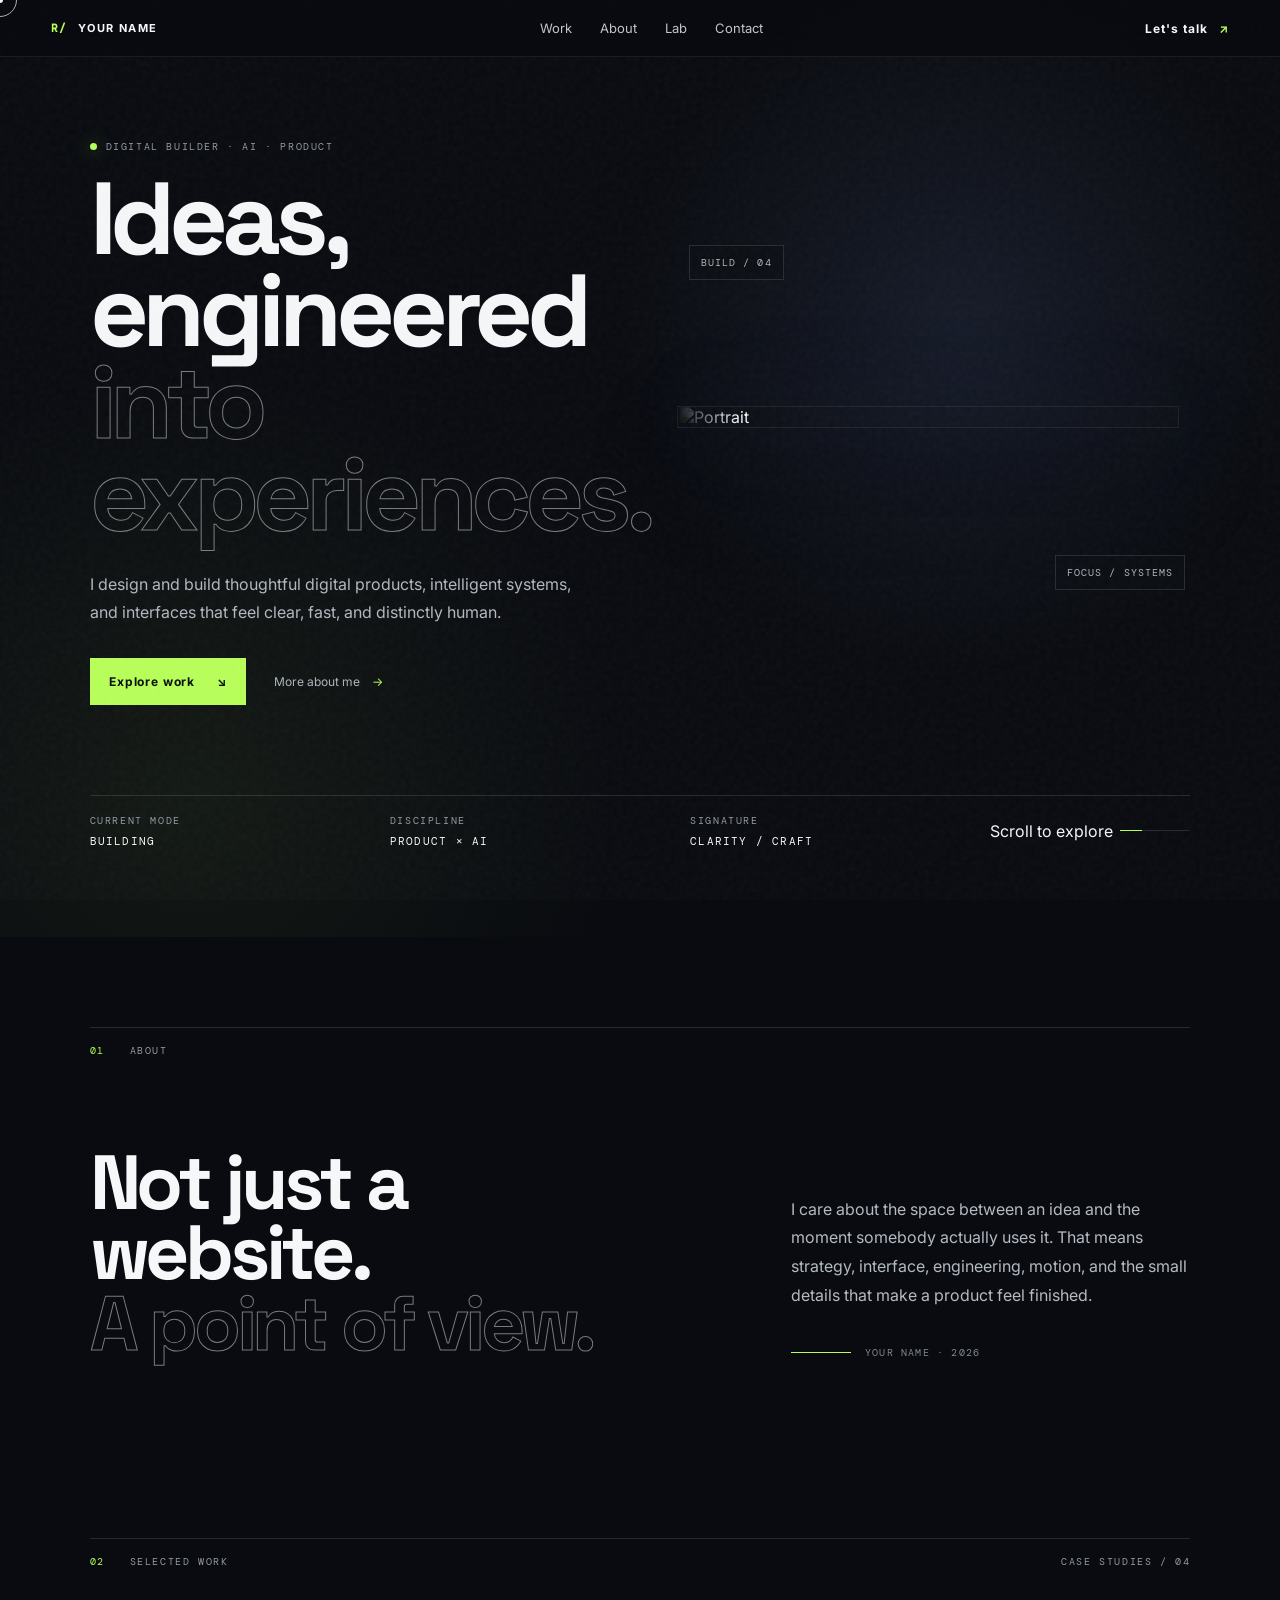
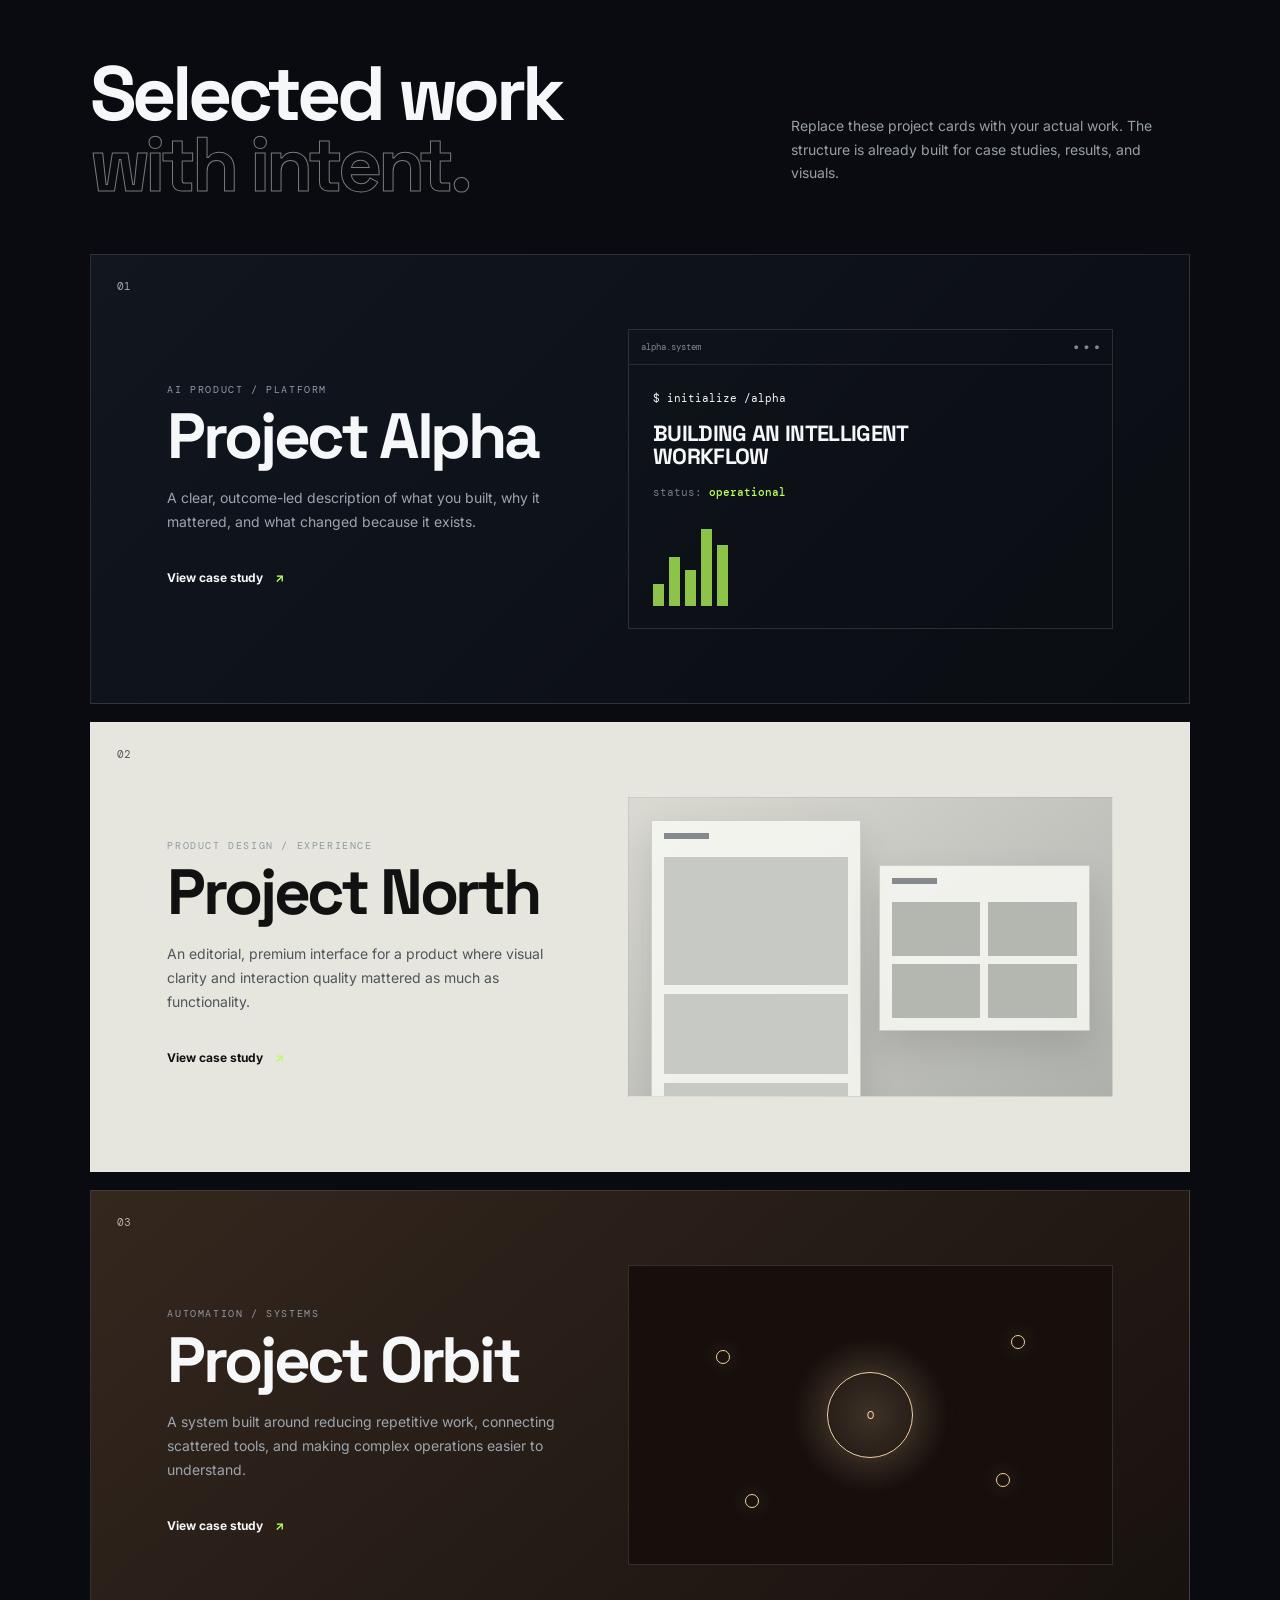
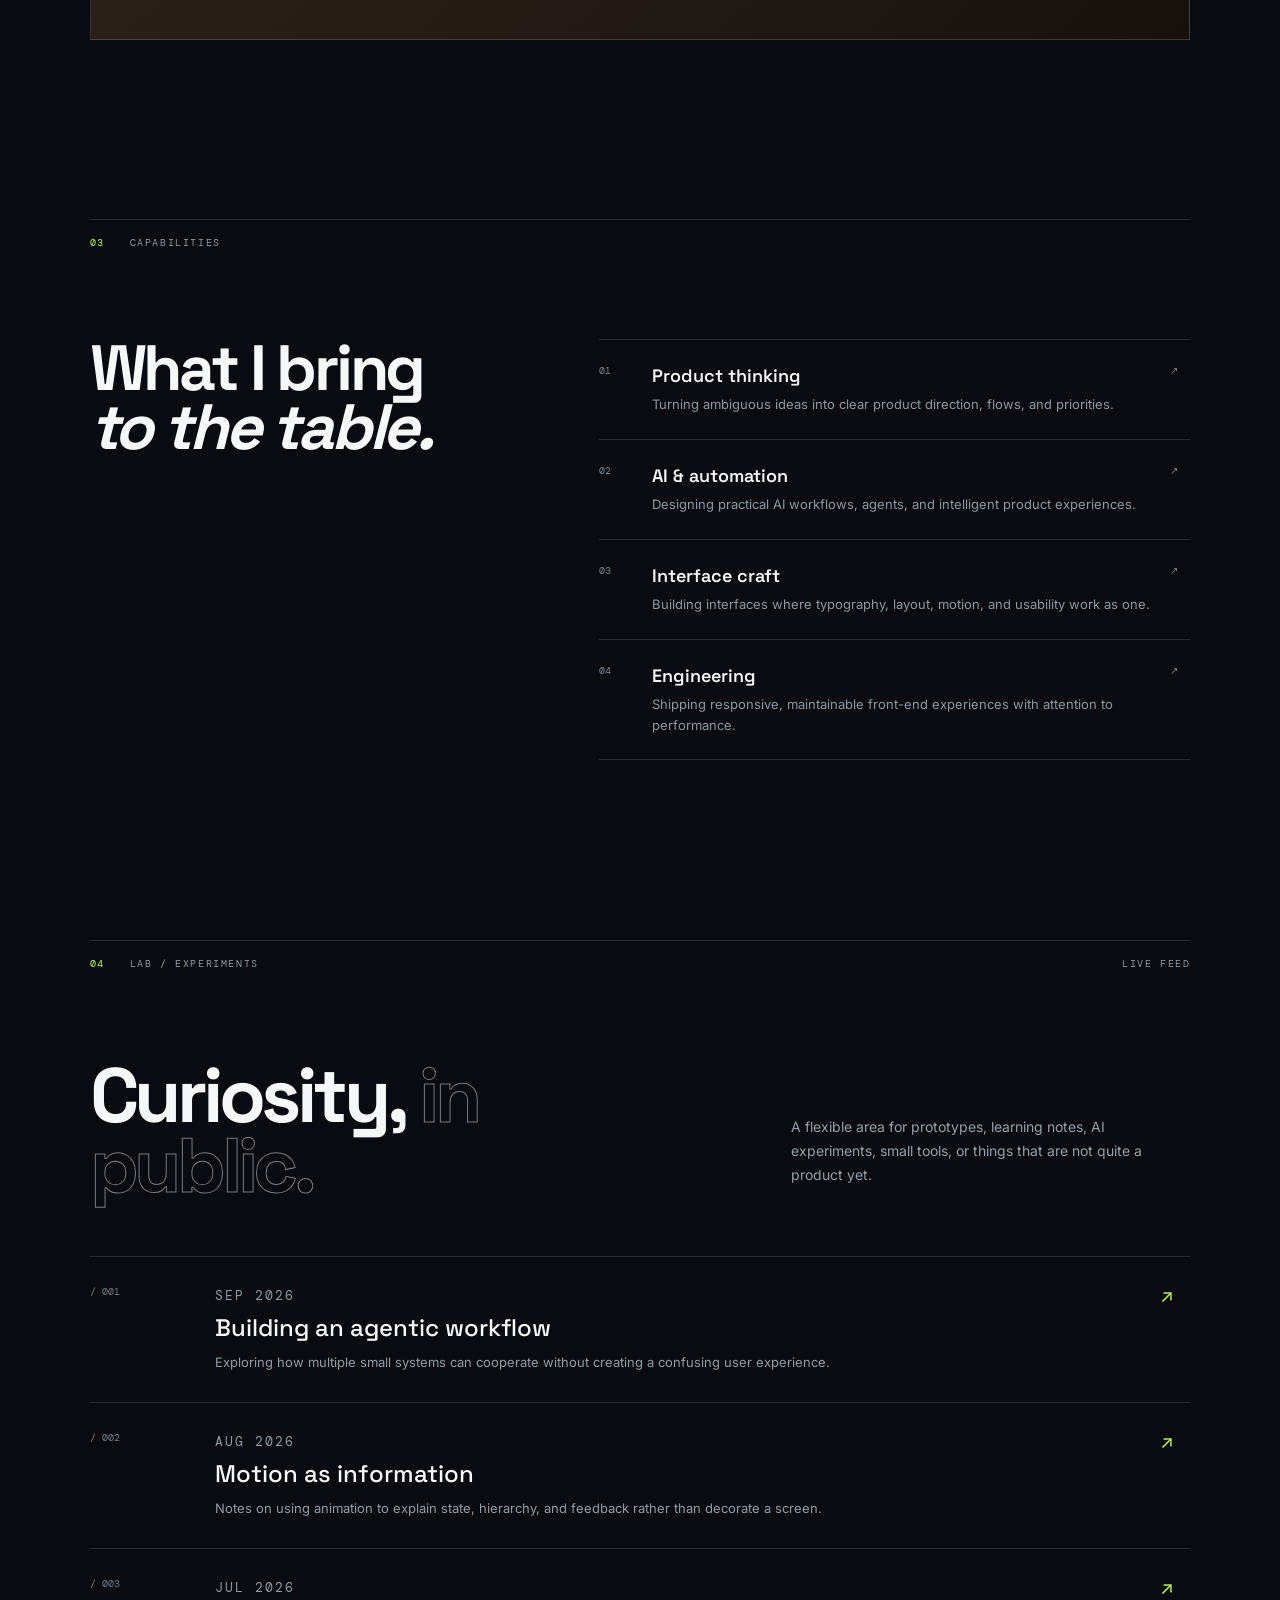
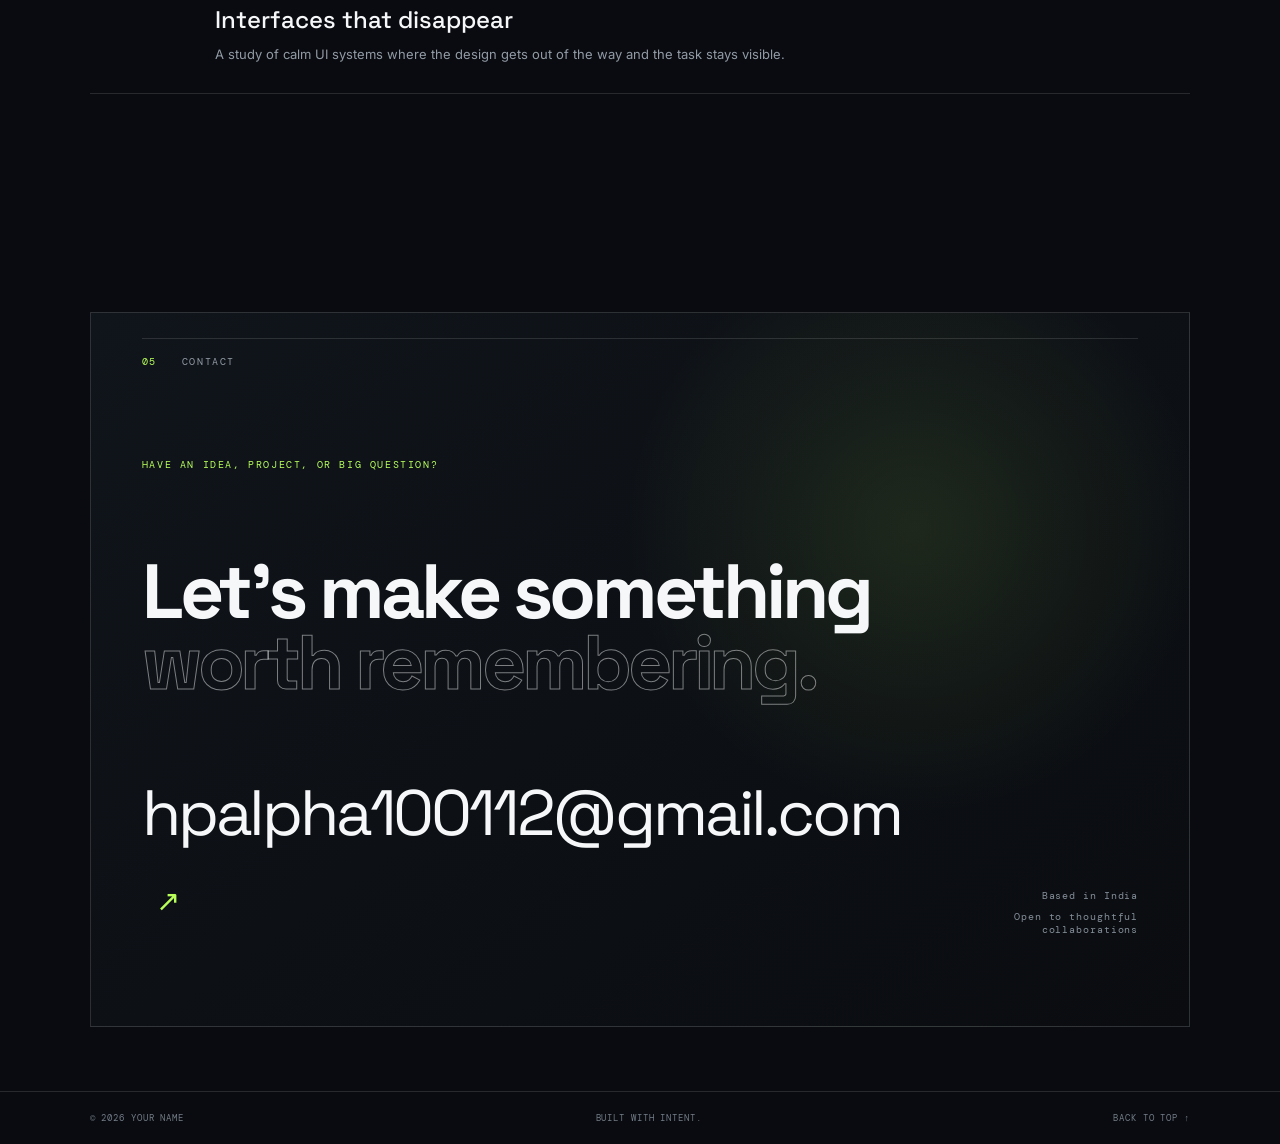
==== index.html @ 29fa8d77 "Add files via upload" ====
<!doctype html>
<html lang="en">
<head>
  <meta charset="utf-8" />
  <meta name="viewport" content="width=device-width, initial-scale=1" />
  <meta name="theme-color" content="#090b10" />
  <meta name="description" content="Professional personal portfolio — original dark technical visual system inspired by modern AI product sites." />
  <title>Your Name — Systems, AI & Product</title>
  <link rel="preconnect" href="https://fonts.googleapis.com" />
  <link rel="preconnect" href="https://fonts.gstatic.com" crossorigin />
  <link href="https://fonts.googleapis.com/css2?family=DM+Mono:wght@400;500&family=Inter:wght@400;500;600;700;800&family=Space+Grotesk:wght@400;500;600;700&display=swap" rel="stylesheet" />
  <link rel="stylesheet" href="styles.css" />
</head>
<body>
  <div class="noise" aria-hidden="true"></div>
  <div class="cursor-dot" aria-hidden="true"></div>
  <div class="cursor-ring" aria-hidden="true"></div>

  <header class="site-header" data-reveal>
    <a href="#top" class="brand magnetic" aria-label="Home"><span class="brand-mark">R/</span><span>YOUR NAME</span></a>
    <nav class="desktop-nav" aria-label="Primary navigation">
      <a href="#work">Work</a>
      <a href="#about">About</a>
      <a href="#lab">Lab</a>
      <a href="#contact">Contact</a>
    </nav>
    <a href="#contact" class="header-cta magnetic">Let's talk <span>↗</span></a>
    <button class="menu-toggle" aria-label="Open menu" aria-expanded="false"><span></span><span></span></button>
  </header>

  <main id="top">
    <section class="hero section-pad">
      <div class="hero-grid">
        <div class="hero-copy" data-reveal>
          <p class="eyebrow"><span class="signal"></span> DIGITAL BUILDER · AI · PRODUCT</p>
          <h1>Ideas, engineered<br><em>into experiences.</em></h1>
          <p class="hero-sub">I design and build thoughtful digital products, intelligent systems, and interfaces that feel clear, fast, and distinctly human.</p>
          <div class="hero-actions">
            <a href="#work" class="btn btn-primary magnetic">Explore work <span>↘</span></a>
            <a href="#about" class="text-link">More about me <span>→</span></a>
          </div>
        </div>

        <div class="hero-visual" data-reveal data-delay="120">
          <div class="portrait-frame tilt-card">
            <img class="hero-portrait" src="assets/profile.png" alt="Portrait" />
          </div>
          <div class="floating-chip chip-a">BUILD / 04</div>
          <div class="floating-chip chip-b">FOCUS / SYSTEMS</div>
        </div>
      </div>

      <div class="hero-meta" data-reveal data-delay="220">
        <div><span class="meta-label">CURRENT MODE</span><strong>BUILDING</strong></div>
        <div><span class="meta-label">DISCIPLINE</span><strong>PRODUCT × AI</strong></div>
        <div><span class="meta-label">SIGNATURE</span><strong>CLARITY / CRAFT</strong></div>
        <div class="scroll-cue"><span>Scroll to explore</span><span class="scroll-line"></span></div>
      </div>
    </section>

    <section class="manifesto section-pad" id="about">
      <div class="section-kicker" data-reveal><span>01</span><span>ABOUT</span></div>
      <div class="manifesto-grid">
        <h2 data-reveal>Not just a website.<br><span>A point of view.</span></h2>
        <div class="manifesto-copy" data-reveal data-delay="100">
          <p>I care about the space between an idea and the moment somebody actually uses it. That means strategy, interface, engineering, motion, and the small details that make a product feel finished.</p>
          <div class="signature-line"><span></span><small>YOUR NAME · 2026</small></div>
        </div>
      </div>
    </section>

    <section class="work section-pad" id="work">
      <div class="section-kicker" data-reveal><span>02</span><span>SELECTED WORK</span><span class="kicker-right">CASE STUDIES / 04</span></div>
      <div class="work-intro" data-reveal>
        <h2>Selected work<br><em>with intent.</em></h2>
        <p>Replace these project cards with your actual work. The structure is already built for case studies, results, and visuals.</p>
      </div>

      <div class="project-stack">
        <article class="project-card project-dark" data-reveal>
          <div class="project-number">01</div>
          <div class="project-main">
            <div class="project-copy"><p class="project-type">AI PRODUCT / PLATFORM</p><h3>Project Alpha</h3><p>A clear, outcome-led description of what you built, why it mattered, and what changed because it exists.</p><a href="#" class="project-link">View case study <span>↗</span></a></div>
            <div class="project-demo demo-terminal"><div class="terminal-head"><span>alpha.system</span><span>● ● ●</span></div><div class="terminal-body"><span>$ initialize /alpha</span><strong>BUILDING AN INTELLIGENT WORKFLOW</strong><span class="muted">status: <b>operational</b></span><div class="terminal-bars"><i></i><i></i><i></i><i></i><i></i></div></div></div>
          </div>
        </article>

        <article class="project-card project-light" data-reveal>
          <div class="project-number">02</div>
          <div class="project-main">
            <div class="project-copy"><p class="project-type">PRODUCT DESIGN / EXPERIENCE</p><h3>Project North</h3><p>An editorial, premium interface for a product where visual clarity and interaction quality mattered as much as functionality.</p><a href="#" class="project-link">View case study <span>↗</span></a></div>
            <div class="project-demo demo-grid"><div class="mini-window"><div class="mini-bar"></div><div class="mini-block tall"></div><div class="mini-block"></div><div class="mini-block short"></div></div><div class="mini-window offset"><div class="mini-bar"></div><div class="mini-grid"><i></i><i></i><i></i><i></i></div></div></div>
          </div>
        </article>

        <article class="project-card project-warm" data-reveal>
          <div class="project-number">03</div>
          <div class="project-main">
            <div class="project-copy"><p class="project-type">AUTOMATION / SYSTEMS</p><h3>Project Orbit</h3><p>A system built around reducing repetitive work, connecting scattered tools, and making complex operations easier to understand.</p><a href="#" class="project-link">View case study <span>↗</span></a></div>
            <div class="project-demo demo-orbit"><div class="orbit-core">O</div><span class="orbit-node n1"></span><span class="orbit-node n2"></span><span class="orbit-node n3"></span><span class="orbit-node n4"></span></div>
          </div>
        </article>
      </div>
    </section>

    <section class="capabilities section-pad">
      <div class="section-kicker" data-reveal><span>03</span><span>CAPABILITIES</span></div>
      <div class="cap-grid">
        <div class="cap-head" data-reveal><h2>What I bring<br><em>to the table.</em></h2></div>
        <div class="cap-list">
          <div class="cap-item" data-reveal><span>01</span><div><h3>Product thinking</h3><p>Turning ambiguous ideas into clear product direction, flows, and priorities.</p></div><b>↗</b></div>
          <div class="cap-item" data-reveal><span>02</span><div><h3>AI & automation</h3><p>Designing practical AI workflows, agents, and intelligent product experiences.</p></div><b>↗</b></div>
          <div class="cap-item" data-reveal><span>03</span><div><h3>Interface craft</h3><p>Building interfaces where typography, layout, motion, and usability work as one.</p></div><b>↗</b></div>
          <div class="cap-item" data-reveal><span>04</span><div><h3>Engineering</h3><p>Shipping responsive, maintainable front-end experiences with attention to performance.</p></div><b>↗</b></div>
        </div>
      </div>
    </section>

    <section class="lab section-pad" id="lab">
      <div class="section-kicker" data-reveal><span>04</span><span>LAB / EXPERIMENTS</span><span class="kicker-right">LIVE FEED</span></div>
      <div class="lab-head" data-reveal><h2>Curiosity, <em>in public.</em></h2><p>A flexible area for prototypes, learning notes, AI experiments, small tools, or things that are not quite a product yet.</p></div>
      <div class="feed">
        <article data-reveal><span class="feed-index">/ 001</span><div><p class="feed-date">SEP 2026</p><h3>Building an agentic workflow</h3><p>Exploring how multiple small systems can cooperate without creating a confusing user experience.</p></div><span class="feed-arrow">↗</span></article>
        <article data-reveal><span class="feed-index">/ 002</span><div><p class="feed-date">AUG 2026</p><h3>Motion as information</h3><p>Notes on using animation to explain state, hierarchy, and feedback rather than decorate a screen.</p></div><span class="feed-arrow">↗</span></article>
        <article data-reveal><span class="feed-index">/ 003</span><div><p class="feed-date">JUL 2026</p><h3>Interfaces that disappear</h3><p>A study of calm UI systems where the design gets out of the way and the task stays visible.</p></div><span class="feed-arrow">↗</span></article>
      </div>
    </section>

    <section class="contact section-pad" id="contact">
      <div class="contact-shell" data-reveal>
        <div class="section-kicker"><span>05</span><span>CONTACT</span></div>
        <p class="contact-overline">HAVE AN IDEA, PROJECT, OR BIG QUESTION?</p>
        <h2>Let's make something<br><em>worth remembering.</em></h2>
        <div class="contact-row"><a href="mailto:hpalpha100112@gmail.com" class="contact-email magnetic">hpalpha100112@gmail.com <span>↗</span></a><div class="contact-notes"><span>Based in India</span><span>Open to thoughtful collaborations</span></div></div>
      </div>
    </section>
  </main>

  <footer class="site-footer">
    <span>© 2026 YOUR NAME</span><span>BUILT WITH INTENT.</span><span><a href="#top">BACK TO TOP ↑</a></span>
  </footer>

  <div class="mobile-menu" aria-hidden="true"><a href="#work">Work</a><a href="#about">About</a><a href="#lab">Lab</a><a href="#contact">Contact</a></div>
  <script src="script.js"></script>
</body>
</html>
---- styles.css ----
:root{
  --bg:#090b10; --bg2:#10131a; --ink:#f5f7f8; --muted:#9aa3ad; --line:rgba(255,255,255,.12);
  --accent:#b8ff5a; --accent2:#8da9ff; --warm:#f2d1a5; --paper:#ecece7; --dark:#0b0e13;
  --display:'Space Grotesk',Inter,system-ui,sans-serif; --body:Inter,system-ui,sans-serif; --mono:'DM Mono',ui-monospace,monospace;
}
*{box-sizing:border-box} html{scroll-behavior:smooth} body{margin:0;background:var(--bg);color:var(--ink);font-family:var(--body);overflow-x:hidden}.noise{position:fixed;inset:0;pointer-events:none;z-index:20;opacity:.055;background-image:url("data:image/svg+xml,%3Csvg viewBox='0 0 200 200' xmlns='http://www.w3.org/2000/svg'%3E%3Cfilter id='n'%3E%3CfeTurbulence type='fractalNoise' baseFrequency='.85' numOctaves='3' stitchTiles='stitch'/%3E%3C/filter%3E%3Crect width='100%25' height='100%25' filter='url(%23n)' opacity='.7'/%3E%3C/svg%3E")}.cursor-dot,.cursor-ring{position:fixed;pointer-events:none;z-index:50;transform:translate(-50%,-50%);mix-blend-mode:difference}.cursor-dot{width:6px;height:6px;border-radius:50%;background:#fff}.cursor-ring{width:34px;height:34px;border:1px solid rgba(255,255,255,.7);border-radius:50%;transition:width .2s ease,height .2s ease,border-color .2s ease}.cursor-ring.active{width:52px;height:52px;border-color:var(--accent)}
a{color:inherit;text-decoration:none}.site-header{position:fixed;top:0;left:0;right:0;z-index:40;display:flex;align-items:center;justify-content:space-between;padding:20px 4vw;border-bottom:1px solid rgba(255,255,255,.07);background:rgba(9,11,16,.7);backdrop-filter:blur(18px)}.brand{display:flex;gap:10px;align-items:center;font-size:11px;font-weight:700;letter-spacing:.13em}.brand-mark{font-family:var(--mono);color:var(--accent)}.desktop-nav{display:flex;gap:28px;font-size:13px;color:#bfc5cc}.desktop-nav a,.header-cta{transition:color .18s ease}.desktop-nav a:hover,.header-cta:hover{color:var(--accent)}.header-cta{font-size:12px;font-weight:700;letter-spacing:.08em}.header-cta span{color:var(--accent);padding-left:7px}.menu-toggle{display:none;background:none;border:0;color:#fff}.section-pad{padding:7vw 7vw}.hero{min-height:100vh;display:flex;flex-direction:column;justify-content:center;padding-top:130px;background:radial-gradient(circle at 75% 35%,rgba(141,169,255,.1),transparent 30%),radial-gradient(circle at 15% 85%,rgba(184,255,90,.06),transparent 32%)}.hero-grid{display:grid;grid-template-columns:minmax(0,1fr) minmax(0,1fr);gap:6vw;align-items:center}.eyebrow,.section-kicker,.project-type,.contact-overline,.meta-label,.feed-date{font-family:var(--mono);font-size:10px;letter-spacing:.16em;color:#929aa4}.eyebrow{display:flex;align-items:center;gap:9px}.signal{width:7px;height:7px;border-radius:50%;background:var(--accent);box-shadow:0 0 18px rgba(184,255,90,.55);animation:pulse 1.8s ease-in-out infinite}.hero h1{font-family:var(--display);font-size:clamp(4rem,8vw,8.5rem);line-height:.9;letter-spacing:-.06em;margin:20px 0 28px;max-width:920px}.hero h1 em,.manifesto h2 span,.work h2 em,.lab h2 em,.contact h2 em{font-style:normal;color:transparent;-webkit-text-stroke:1px rgba(255,255,255,.46)}.hero-sub{max-width:610px;font-size:16px;line-height:1.75;color:#b2b8c0}.hero-actions{display:flex;align-items:center;gap:28px;margin-top:32px}.btn{display:inline-flex;align-items:center;gap:22px;padding:15px 18px;border:1px solid var(--line);font-size:12px;font-weight:700;letter-spacing:.07em;transition:transform .18s ease,background .18s ease,border-color .18s ease}.btn-primary{background:var(--accent);color:#081006;border-color:var(--accent)}.btn-primary:hover{transform:translateY(-2px);background:#d0ff86}.text-link{font-size:12px;color:#aeb5bd}.text-link span{color:var(--accent);margin-left:9px}.hero-visual{position:relative;min-height:540px;display:flex;align-items:center;justify-content:flex-end;padding-right:2.5%;}.portrait-frame{width:clamp(360px,42vw,580px);border:0;background:none;padding:0;box-shadow:0 34px 90px rgba(0,0,0,.32);transform-style:preserve-3d}.hero-portrait{display:block;width:100%;height:auto;object-fit:contain;object-position:center;filter:drop-shadow(0 24px 50px rgba(0,0,0,.28));}.floating-chip{position:absolute;font:10px var(--mono);letter-spacing:.11em;color:#aeb5bd;border:1px solid var(--line);background:rgba(12,15,20,.8);padding:10px 11px;backdrop-filter:blur(10px)}.chip-a{top:18%;left:2%}.chip-b{bottom:18%;right:1%}.hero-meta{display:grid;grid-template-columns:repeat(3,1fr) auto;gap:20px;margin-top:90px;border-top:1px solid var(--line);padding-top:18px}.hero-meta div{display:flex;flex-direction:column;gap:7px}.hero-meta strong{font:11px var(--mono);letter-spacing:.11em}.scroll-cue{justify-content:flex-end!important;flex-direction:row!important;align-items:center;gap:12px}.scroll-line{width:70px;height:1px;background:var(--line);position:relative}.scroll-line:after{content:"";position:absolute;left:0;top:0;width:22px;height:1px;background:var(--accent);animation:slide 2.2s ease-in-out infinite}.section-kicker{display:grid;grid-template-columns:40px 1fr auto;border-top:1px solid var(--line);padding-top:16px}.section-kicker span:first-child{color:var(--accent)}.manifesto-grid,.work-intro,.lab-head{display:grid;grid-template-columns:1.2fr .8fr;gap:8vw;align-items:end}.manifesto h2,.work h2,.lab h2,.contact h2{font-family:var(--display);font-size:clamp(3rem,6vw,7rem);line-height:.92;letter-spacing:-.055em;margin:90px 0 0}.manifesto-copy{font-size:16px;line-height:1.8;color:#b4bac2;max-width:520px}.signature-line{display:flex;align-items:center;gap:14px;margin-top:36px}.signature-line span{width:60px;height:1px;background:var(--accent)}.signature-line small{font:10px var(--mono);letter-spacing:.12em;color:#7f8791}.work-intro{margin-top:90px}.work-intro h2{margin:0}.work-intro p,.lab-head p{max-width:450px;color:#989fa8;line-height:1.7;font-size:14px}.project-stack{display:grid;gap:18px;margin-top:55px}.project-card{position:relative;border:1px solid rgba(255,255,255,.13);min-height:430px;overflow:hidden}.project-dark{background:linear-gradient(135deg,#11161f,#0a0d12)}.project-light{background:#e6e6df;color:#111}.project-warm{background:linear-gradient(140deg,#34271e,#17110e)}.project-number{position:absolute;top:24px;left:26px;font:11px var(--mono);opacity:.65}.project-main{display:grid;grid-template-columns:.9fr 1.1fr;gap:5vw;align-items:center;padding:74px 6vw}.project-copy{max-width:470px}.project-copy h3{font-family:var(--display);font-size:clamp(2.8rem,5vw,5rem);line-height:.95;letter-spacing:-.05em;margin:8px 0 20px}.project-copy>p:not(.project-type){color:#9ca5ae;line-height:1.7;font-size:14px}.project-light .project-copy>p:not(.project-type){color:#4f555b}.project-link{display:inline-flex;gap:12px;margin-top:22px;font-size:12px;font-weight:700}.project-link span{color:var(--accent)}.demo-terminal,.demo-grid,.demo-orbit{height:300px;border:1px solid rgba(255,255,255,.13);position:relative;overflow:hidden}.terminal-head{height:35px;border-bottom:1px solid rgba(255,255,255,.1);padding:0 12px;display:flex;align-items:center;justify-content:space-between;font:9px var(--mono);color:#7e8894}.terminal-body{padding:26px 24px;font:11px var(--mono);display:flex;flex-direction:column;gap:17px}.terminal-body strong{font:700 22px var(--display);line-height:1.05;letter-spacing:-.03em;max-width:290px}.terminal-body .muted{color:#727d88}.terminal-body b{color:var(--accent);font-weight:500}.terminal-bars{display:flex;gap:5px;align-items:end;height:90px}.terminal-bars i{display:block;width:11px;background:var(--accent);opacity:.75;height:25%}.terminal-bars i:nth-child(2){height:55%}.terminal-bars i:nth-child(3){height:40%}.terminal-bars i:nth-child(4){height:86%}.terminal-bars i:nth-child(5){height:68%}.demo-grid{background:linear-gradient(145deg,#dadad2,#aeb0ac);padding:22px;display:grid;grid-template-columns:1fr 1fr;gap:18px;align-items:start}.mini-window{background:rgba(250,250,245,.85);border:1px solid rgba(17,17,17,.16);padding:12px;box-shadow:0 16px 35px rgba(0,0,0,.12)}.mini-window.offset{margin-top:45px}.mini-bar{height:6px;width:45px;background:#858a8d;margin-bottom:18px}.mini-block{height:80px;background:#c7cac4;margin-bottom:9px}.mini-block.tall{height:128px}.mini-block.short{height:44px}.mini-grid{display:grid;grid-template-columns:repeat(2,1fr);gap:8px}.mini-grid i{height:54px;background:#b4b7b0}.demo-orbit{background:radial-gradient(circle at center,rgba(242,209,165,.18),transparent 27%),#160f0c}.orbit-core{position:absolute;left:50%;top:50%;transform:translate(-50%,-50%);width:86px;height:86px;border:1px solid var(--warm);border-radius:50%;display:grid;place-items:center;font:12px var(--mono);color:var(--warm);box-shadow:0 0 50px rgba(242,209,165,.18)}.orbit-node{position:absolute;width:14px;height:14px;border:1px solid var(--warm);border-radius:50%;background:#1b120e;box-shadow:0 0 20px rgba(242,209,165,.2);animation:float 4s ease-in-out infinite}.n1{left:18%;top:28%}.n2{right:18%;top:23%;animation-delay:-1s}.n3{left:24%;bottom:19%;animation-delay:-2s}.n4{right:21%;bottom:26%;animation-delay:-3s}.cap-grid{display:grid;grid-template-columns:.8fr 1.2fr;gap:9vw;margin-top:90px}.cap-head h2{font-family:var(--display);font-size:clamp(3rem,5vw,5.5rem);line-height:.92;letter-spacing:-.05em;margin:0}.cap-list{border-top:1px solid var(--line)}.cap-item{display:grid;grid-template-columns:35px 1fr 20px;gap:18px;padding:24px 0;border-bottom:1px solid var(--line);align-items:start}.cap-item>span,.cap-item>b{font:10px var(--mono);color:#7c8691}.cap-item h3{font:600 18px var(--display);margin:0 0 7px}.cap-item p{margin:0;color:#8e97a0;font-size:13px;line-height:1.6;max-width:510px}.lab-head{margin-top:90px}.lab-head h2{margin:0}.feed{margin-top:55px;border-top:1px solid var(--line)}.feed article{display:grid;grid-template-columns:100px 1fr 30px;gap:25px;padding:28px 0;border-bottom:1px solid var(--line);align-items:start}.feed-index{font:10px var(--mono);color:#737d88}.feed article h3{font:500 24px var(--display);margin:6px 0 9px}.feed article p{margin:0;color:#929ba5;font-size:13px;line-height:1.65;max-width:650px}.feed-arrow{font-size:18px;color:var(--accent)}.contact{padding-top:10vw;padding-bottom:5vw}.contact-shell{border:1px solid rgba(255,255,255,.14);padding:25px 4vw 7vw;background:radial-gradient(circle at 75% 30%,rgba(184,255,90,.1),transparent 30%),linear-gradient(145deg,#10151b,#0a0c10)}.contact h2{margin-top:85px}.contact-overline{margin-top:90px;color:var(--accent)}.contact-row{margin-top:75px;display:flex;justify-content:space-between;align-items:end;gap:30px}.contact-email{font-family:var(--display);font-size:clamp(2rem,5vw,5rem);letter-spacing:-.05em}.contact-email span{font-family:var(--mono);color:var(--accent);font-size:.45em;vertical-align:middle;margin-left:14px}.contact-notes{display:flex;flex-direction:column;gap:8px;text-align:right;color:#858f99;font:10px var(--mono);letter-spacing:.09em}.site-footer{display:flex;justify-content:space-between;border-top:1px solid var(--line);padding:20px 7vw;color:#737c86;font:9px var(--mono);letter-spacing:.1em}.site-footer a:hover{color:var(--accent)}.mobile-menu{display:none}.magnetic{will-change:transform}.js .data-reveal{}.reveal-ready{opacity:0;transform:translateY(24px)}.reveal-ready.revealed{opacity:1;transform:none;transition:opacity .8s ease,transform .8s ease}.tilt-active{transition:transform .15s ease}.tilt-card{transition:transform .35s ease}
@keyframes pulse{0%,100%{transform:scale(.8);opacity:.6}50%{transform:scale(1.15);opacity:1}}@keyframes scan{0%{top:0;opacity:0}10%{opacity:1}90%{opacity:1}100%{top:100%;opacity:0}}@keyframes slide{0%{transform:translateX(0);opacity:.2}50%{opacity:1}100%{transform:translateX(48px);opacity:.2}}@keyframes float{0%,100%{transform:translateY(0)}50%{transform:translateY(-10px)}}
@media (max-width:900px){.desktop-nav,.header-cta{display:none}.menu-toggle{display:flex;flex-direction:column;gap:6px}.menu-toggle span{display:block;width:24px;height:1px;background:#fff}.hero-grid,.manifesto-grid,.work-intro,.cap-grid,.lab-head{grid-template-columns:1fr}.hero{padding-top:130px}.hero-visual{min-height:460px;margin-top:20px;padding-right:0;justify-content:center}.portrait-frame{width:min(90%,560px)}.hero-meta{grid-template-columns:1fr 1fr}.scroll-cue{justify-content:flex-start!important;margin-top:8px}.project-main{grid-template-columns:1fr}.demo-terminal,.demo-grid,.demo-orbit{height:260px}.contact-row{flex-direction:column;align-items:flex-start}.contact-notes{text-align:left}.mobile-menu{position:fixed;inset:0;z-index:35;background:rgba(9,11,16,.97);display:flex;flex-direction:column;justify-content:center;padding:8vw;gap:24px;transform:translateY(-100%);transition:transform .35s ease}.mobile-menu.open{transform:none}.mobile-menu a{font:500 clamp(2.8rem,12vw,5rem) var(--display);letter-spacing:-.05em}.mobile-menu a:hover{color:var(--accent)}}
@media (max-width:620px){.section-pad{padding:14vw 6vw}.site-header{padding:17px 6vw}.hero h1{font-size:clamp(3.5rem,17vw,5.3rem)}.hero-sub{font-size:14px}.hero-meta{grid-template-columns:1fr 1fr;gap:18px}.portrait-frame{width:92%;max-width:560px}.floating-chip{font-size:8px}.chip-a{left:-2%}.chip-b{right:-2%}.project-card{min-height:auto}.project-main{padding:64px 7vw 50px}.project-copy h3{font-size:3.1rem}.project-demo{height:230px}.manifesto h2,.work h2,.lab h2,.contact h2{font-size:3.4rem}.cap-head h2{font-size:3.35rem}.feed article{grid-template-columns:50px 1fr 20px;gap:12px}.feed article h3{font-size:20px}.site-footer{padding:18px 6vw;gap:12px;flex-wrap:wrap}}
@media (pointer:coarse){.cursor-dot,.cursor-ring{display:none}}

/* ---- Hero portrait integration (layout refinements only) ---- */
.hero-copy{position:relative;z-index:2}
.hero-visual{z-index:1}
.portrait-frame{position:relative;overflow:hidden;box-shadow:0 40px 100px rgba(0,0,0,.45),0 0 0 1px rgba(255,255,255,.08),0 0 120px rgba(141,169,255,.10)}
.hero-portrait{-webkit-mask-image:linear-gradient(to right,transparent 0,#000 12%);mask-image:linear-gradient(to right,transparent 0,#000 12%)}
.floating-chip{z-index:3}
@media (max-width:900px){
  .hero-grid{grid-template-columns:minmax(0,1fr)}
  .hero-visual{min-height:0;justify-content:center;margin-top:36px}
  .portrait-frame{width:min(92%,560px)}
  .hero-portrait{-webkit-mask-image:none;mask-image:none}
  .chip-a{left:0}.chip-b{right:0}
}
@media (max-width:620px){
  .hero h1{font-size:clamp(2.4rem,11.5vw,5.3rem)}
  .portrait-frame{width:100%}
}
@media (max-width:620px){.contact h2{font-size:clamp(2.2rem,10.5vw,3.4rem)}}
@media (max-width:620px){.contact-email{font-size:clamp(1.05rem,5.6vw,1.6rem);overflow-wrap:anywhere}}
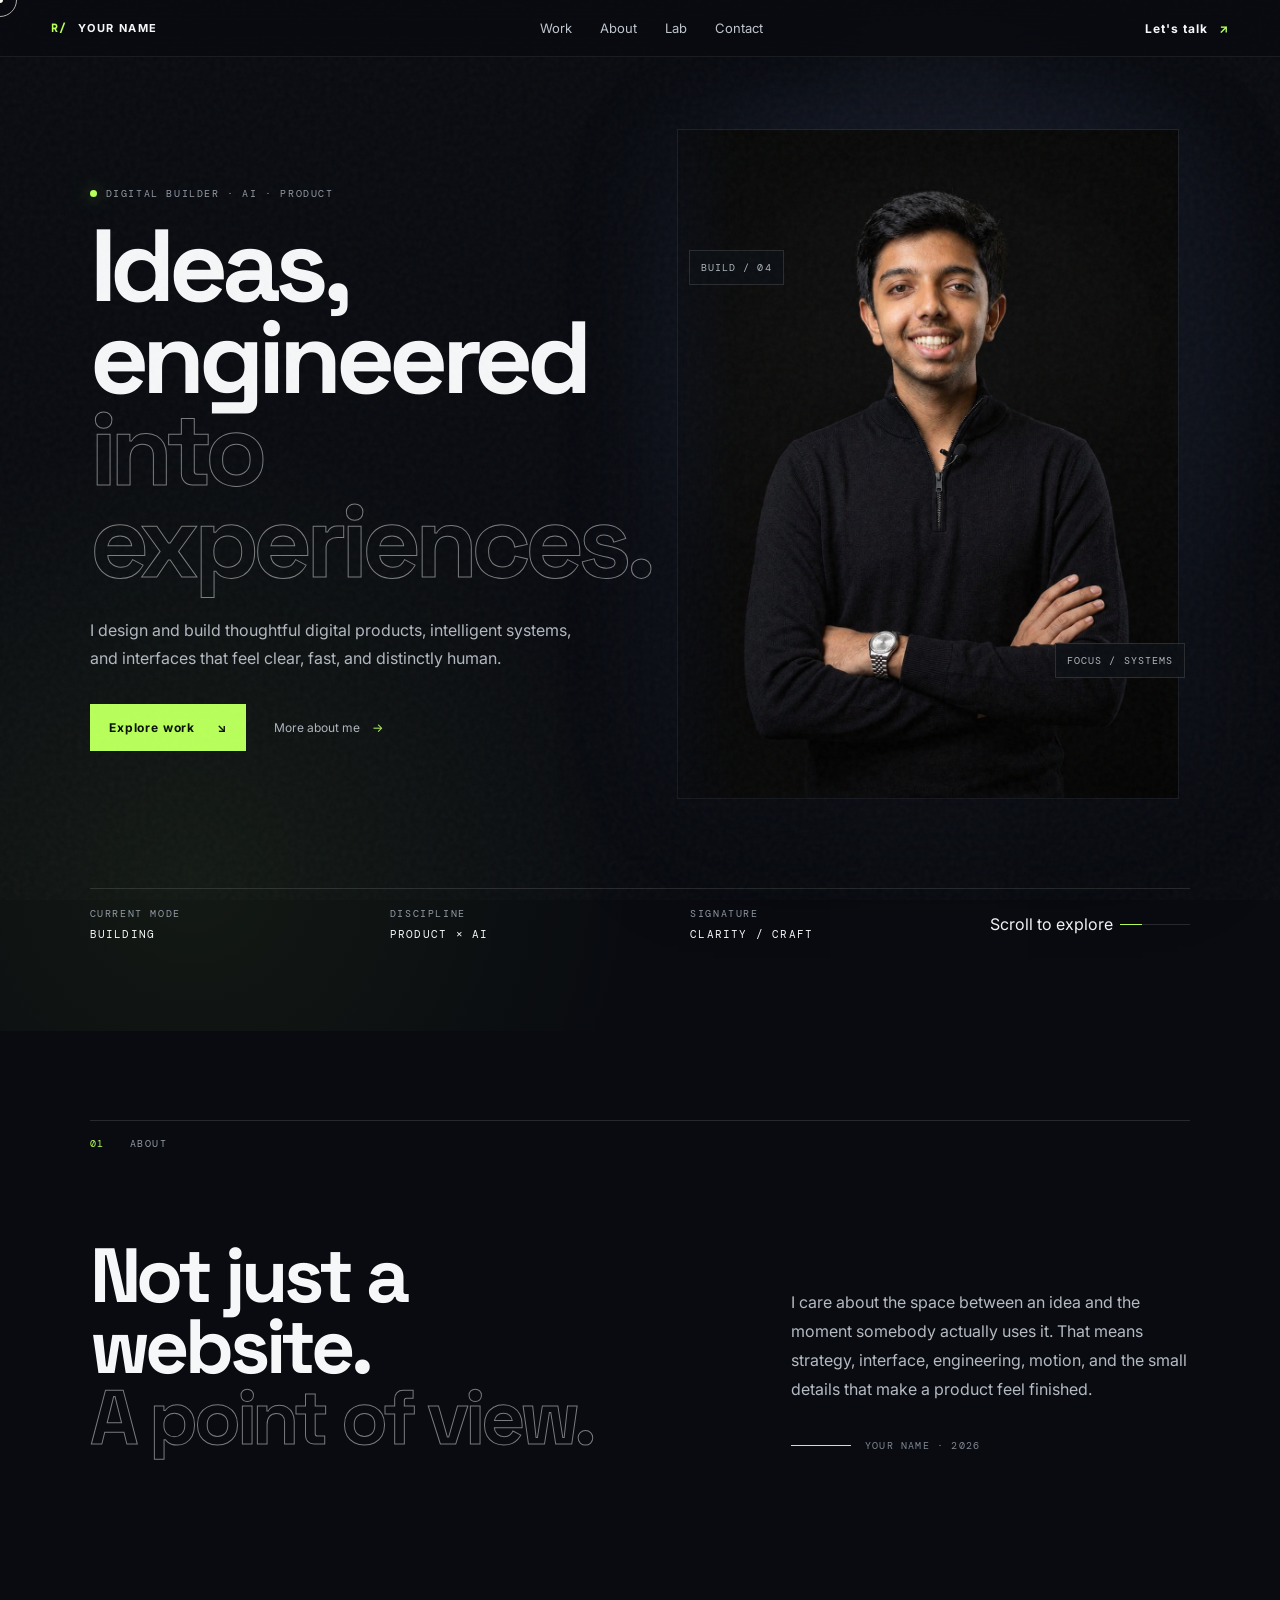
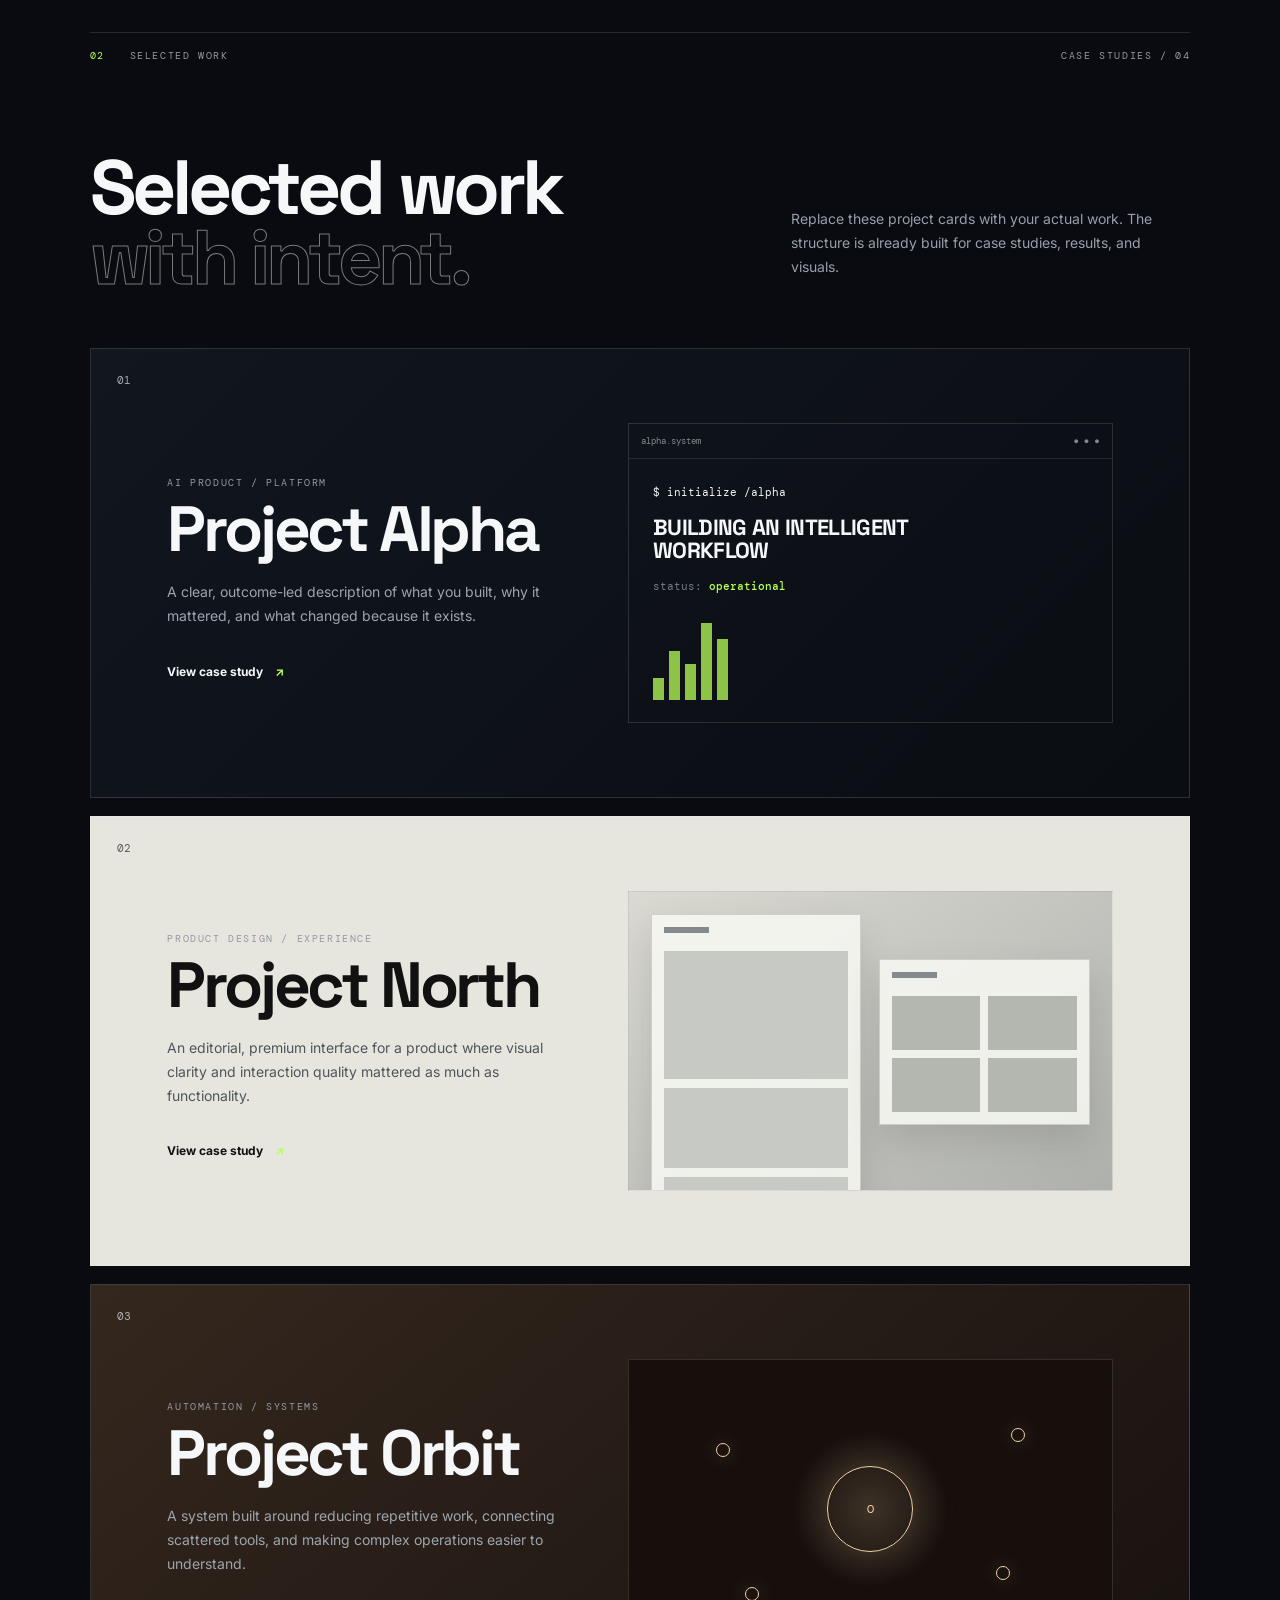
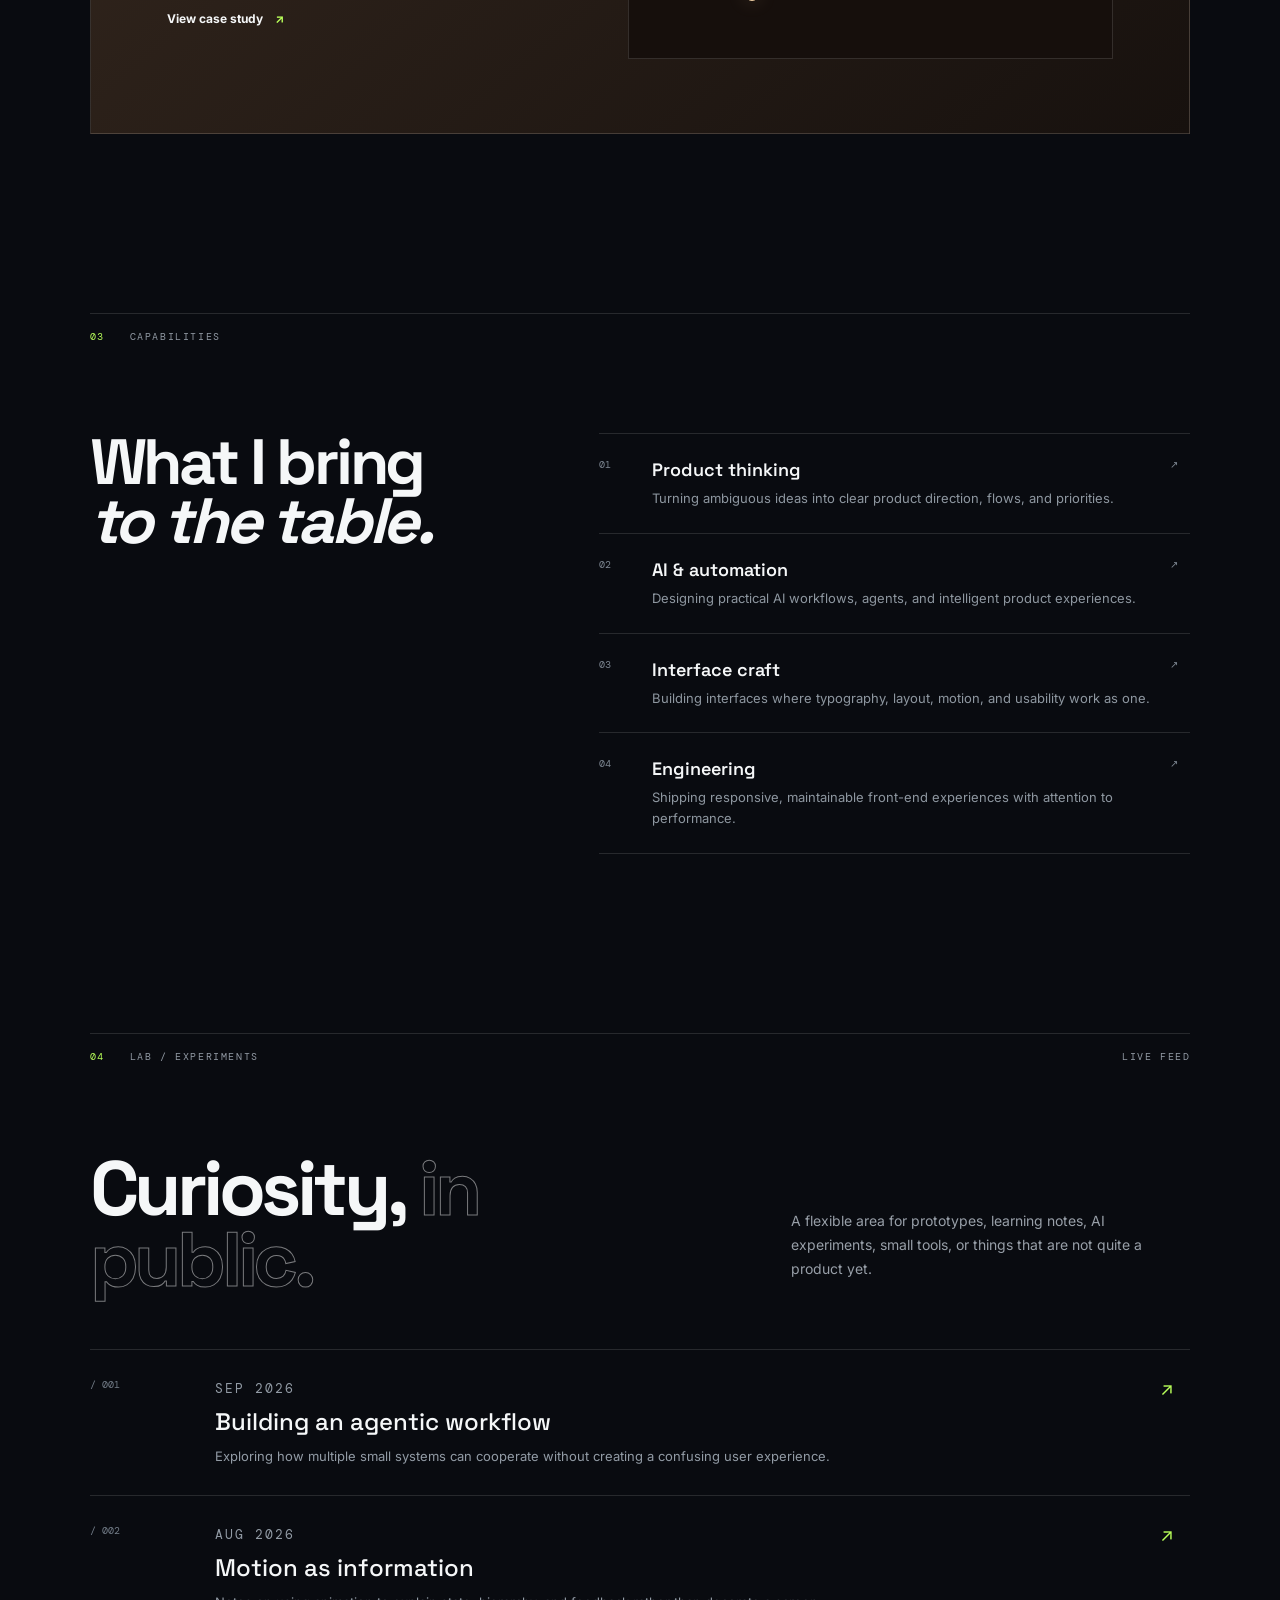
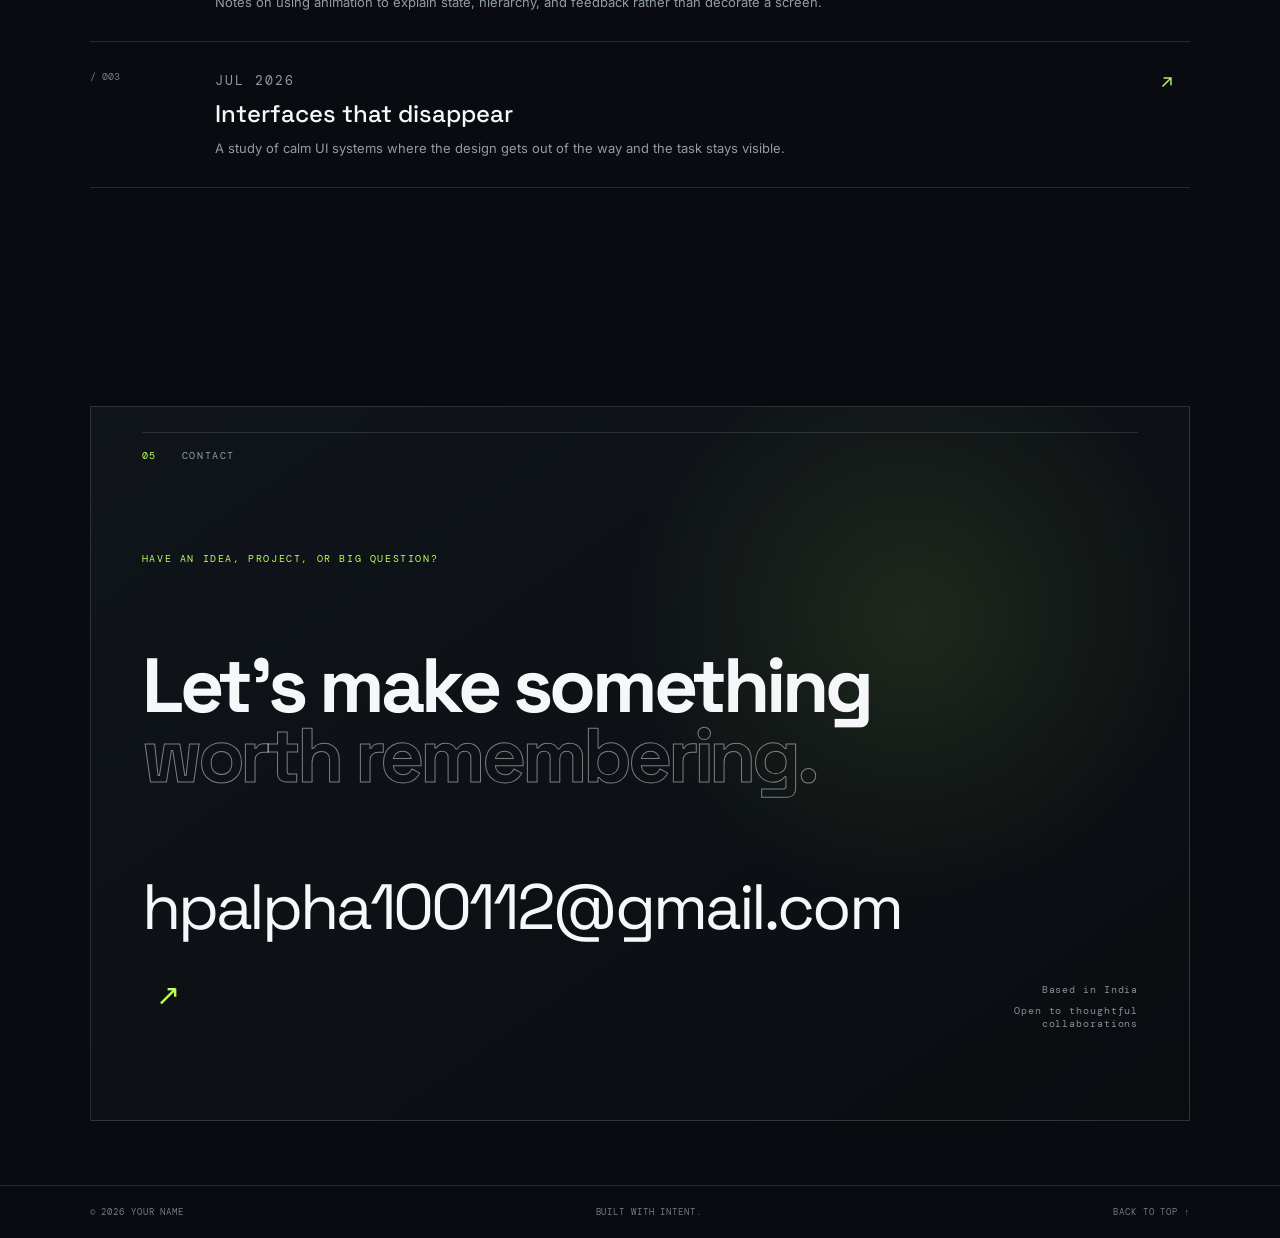
==== commit 5977c425: "Update image source for hero portrait" ====
--- a/index.html
+++ b/index.html
@@ -43,7 +43,7 @@
 
         <div class="hero-visual" data-reveal data-delay="120">
           <div class="portrait-frame tilt-card">
-            <img class="hero-portrait" src="assets/profile.png" alt="Portrait" />
+            <img class="hero-portrait" src="profile.png" alt="Portrait" />
           </div>
           <div class="floating-chip chip-a">BUILD / 04</div>
           <div class="floating-chip chip-b">FOCUS / SYSTEMS</div>
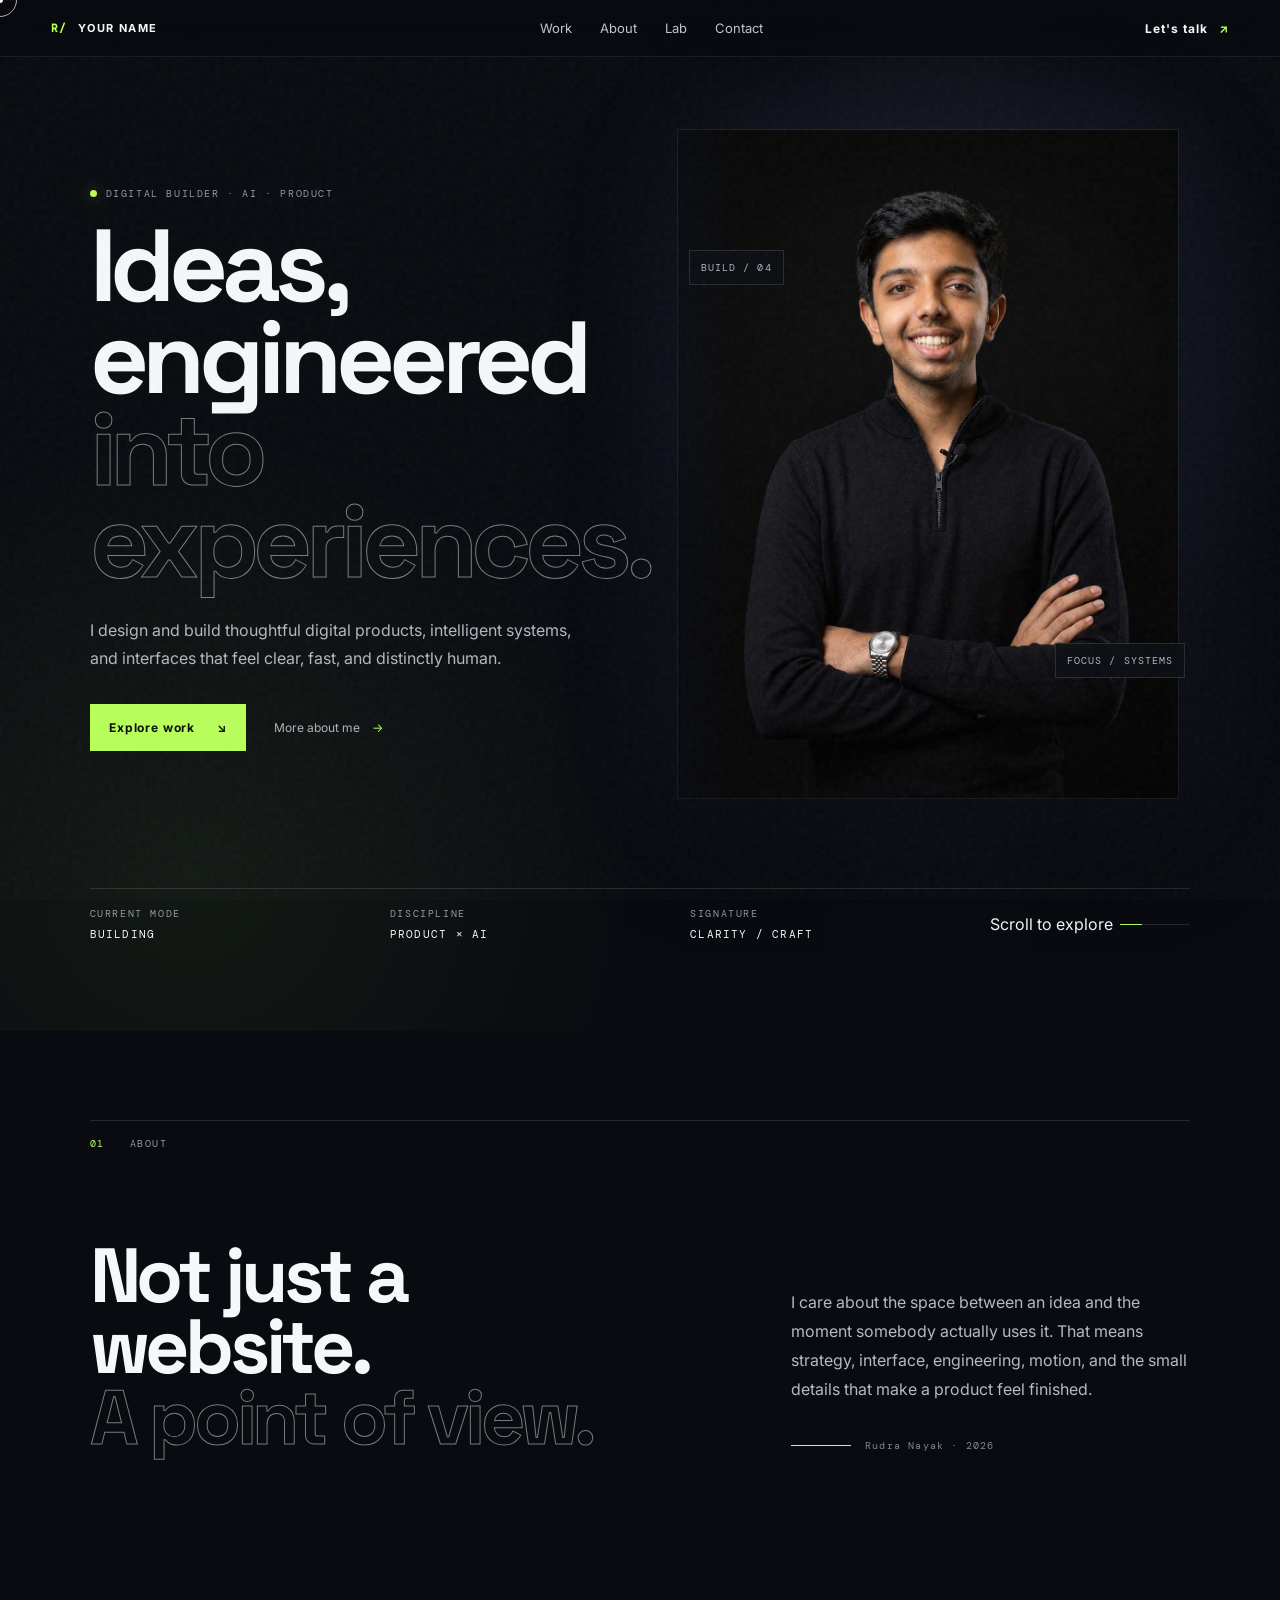
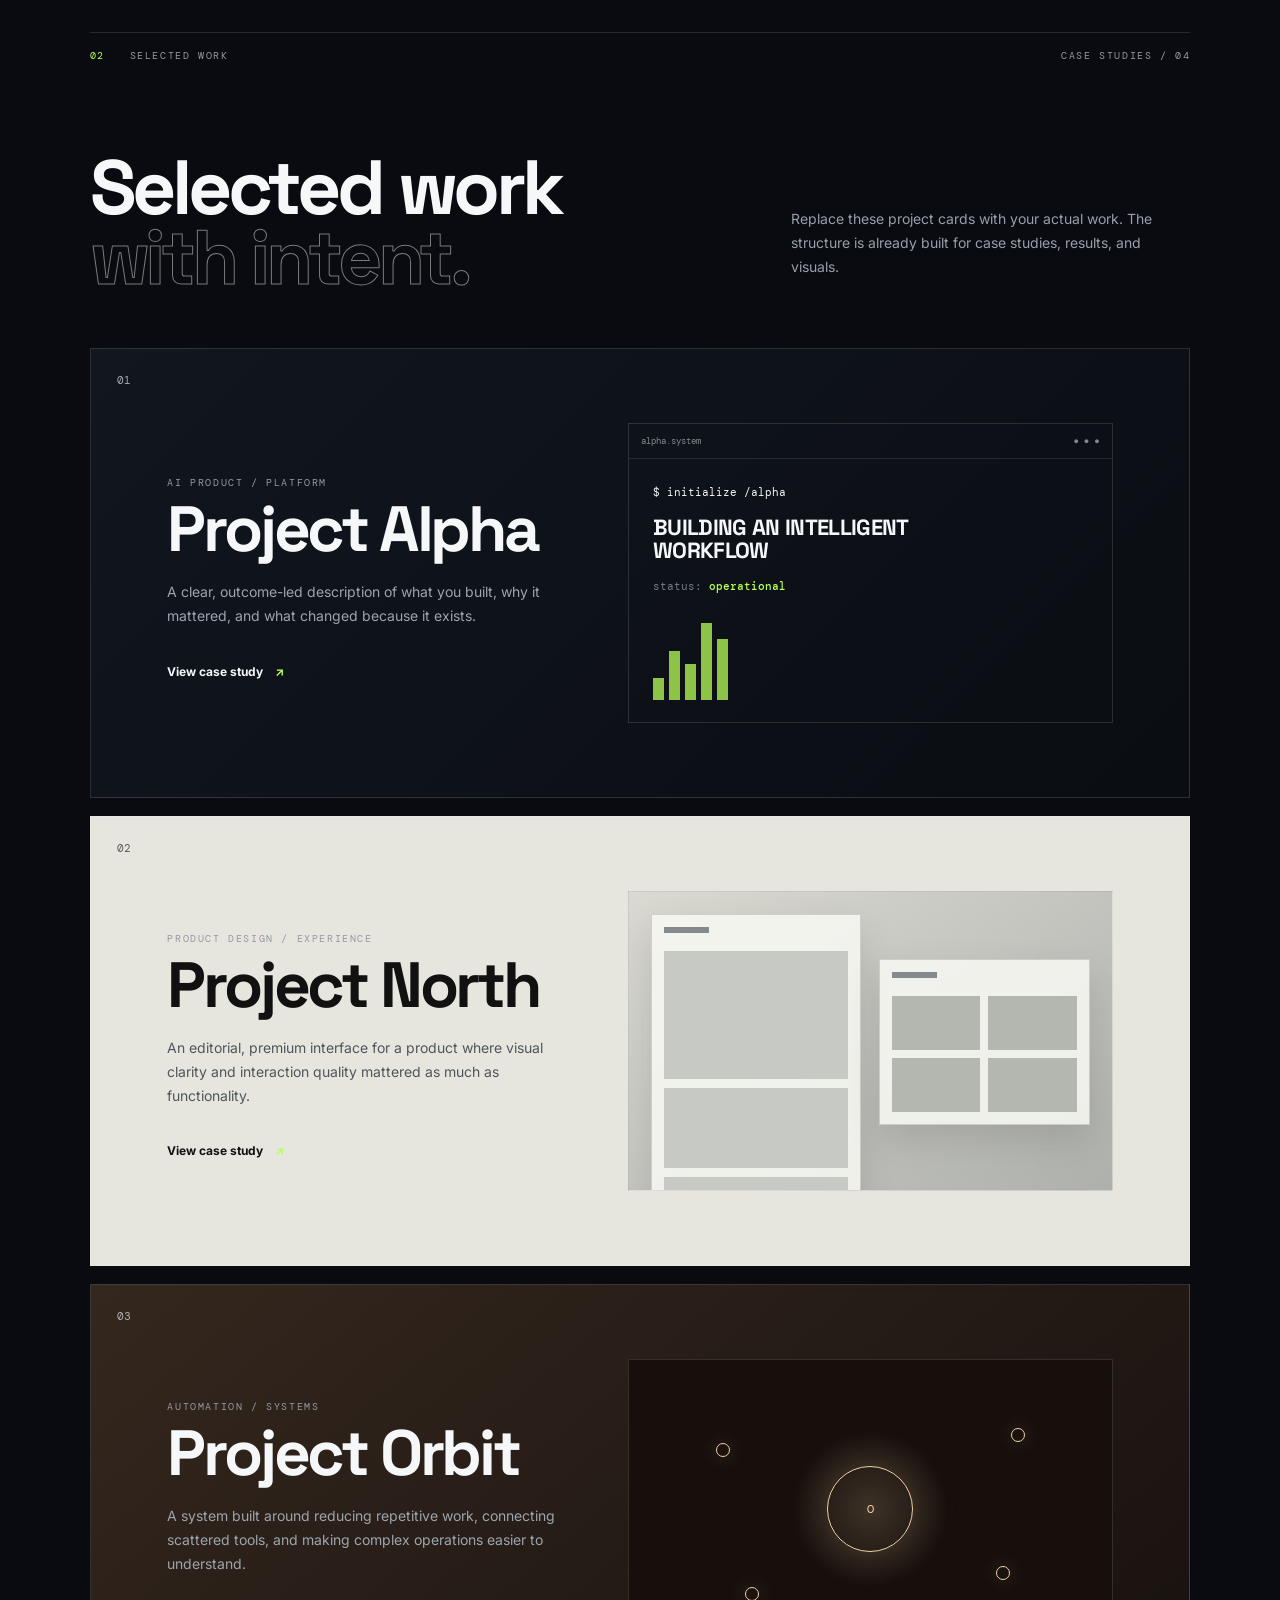
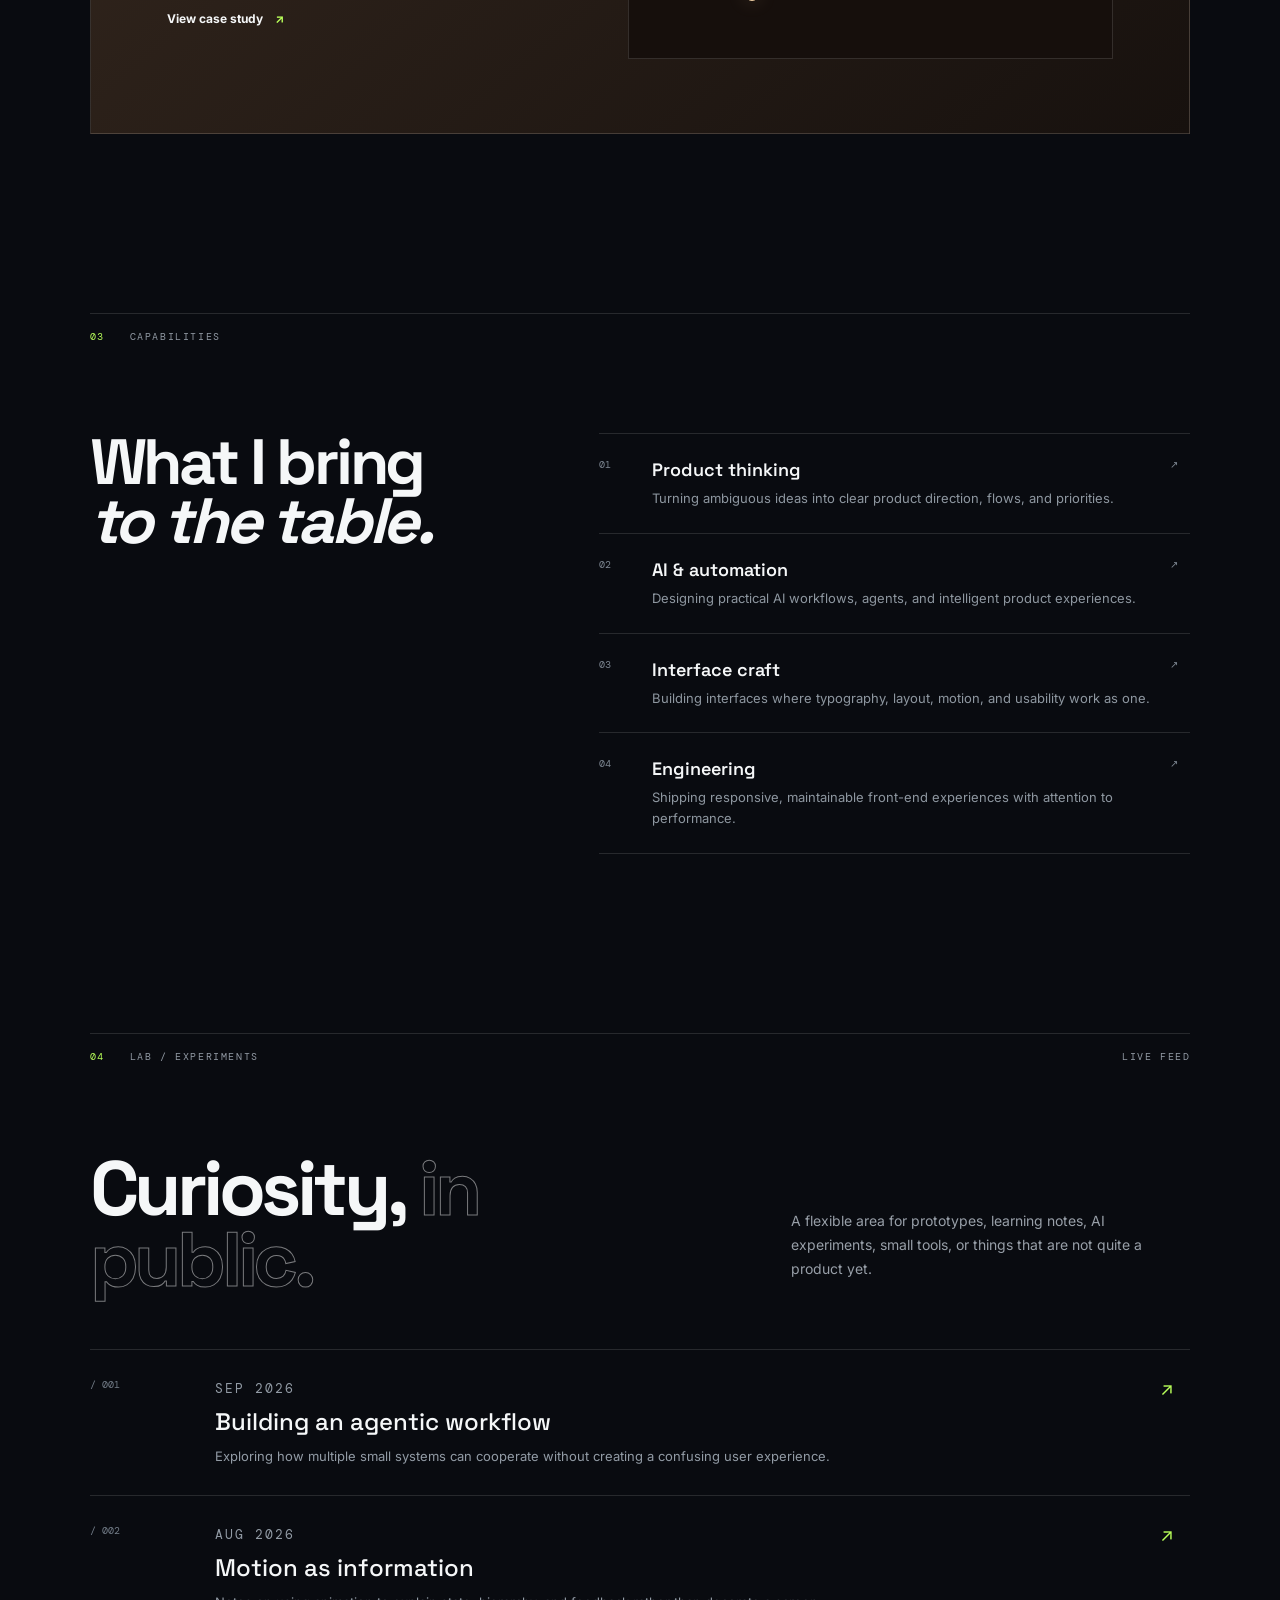
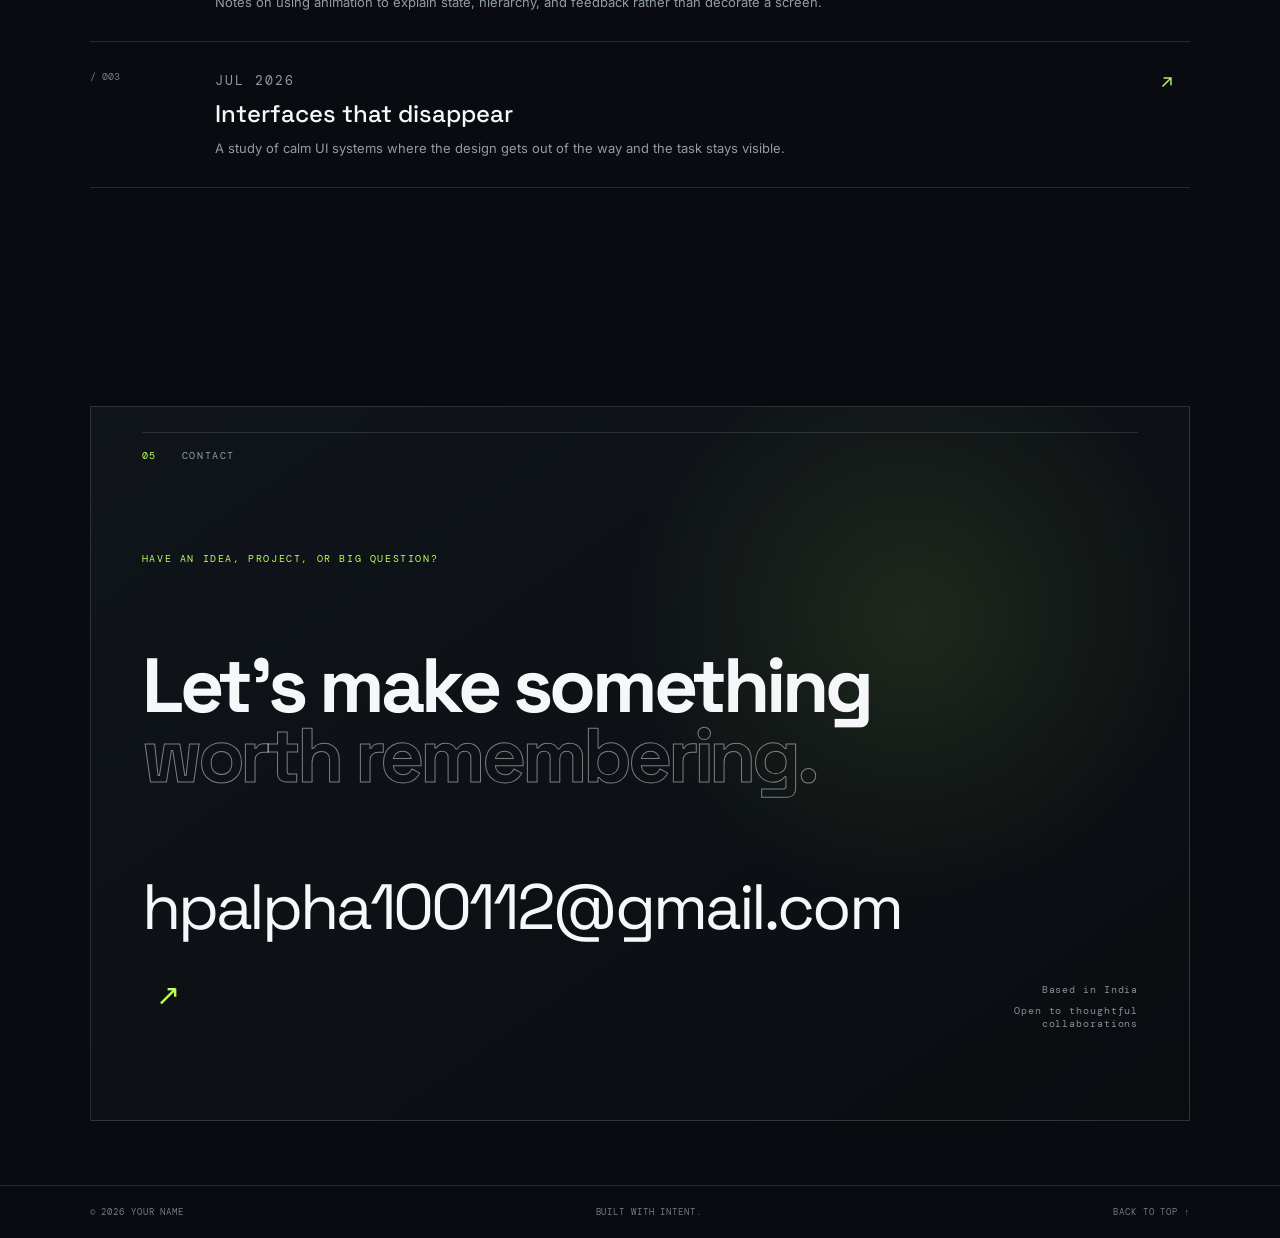
==== commit 3a81761a: "Update signature line with author's name" ====
--- a/index.html
+++ b/index.html
@@ -64,7 +64,7 @@
         <h2 data-reveal>Not just a website.<br><span>A point of view.</span></h2>
         <div class="manifesto-copy" data-reveal data-delay="100">
           <p>I care about the space between an idea and the moment somebody actually uses it. That means strategy, interface, engineering, motion, and the small details that make a product feel finished.</p>
-          <div class="signature-line"><span></span><small>YOUR NAME · 2026</small></div>
+          <div class="signature-line"><span></span><small>Rudra Nayak · 2026</small></div>
         </div>
       </div>
     </section>
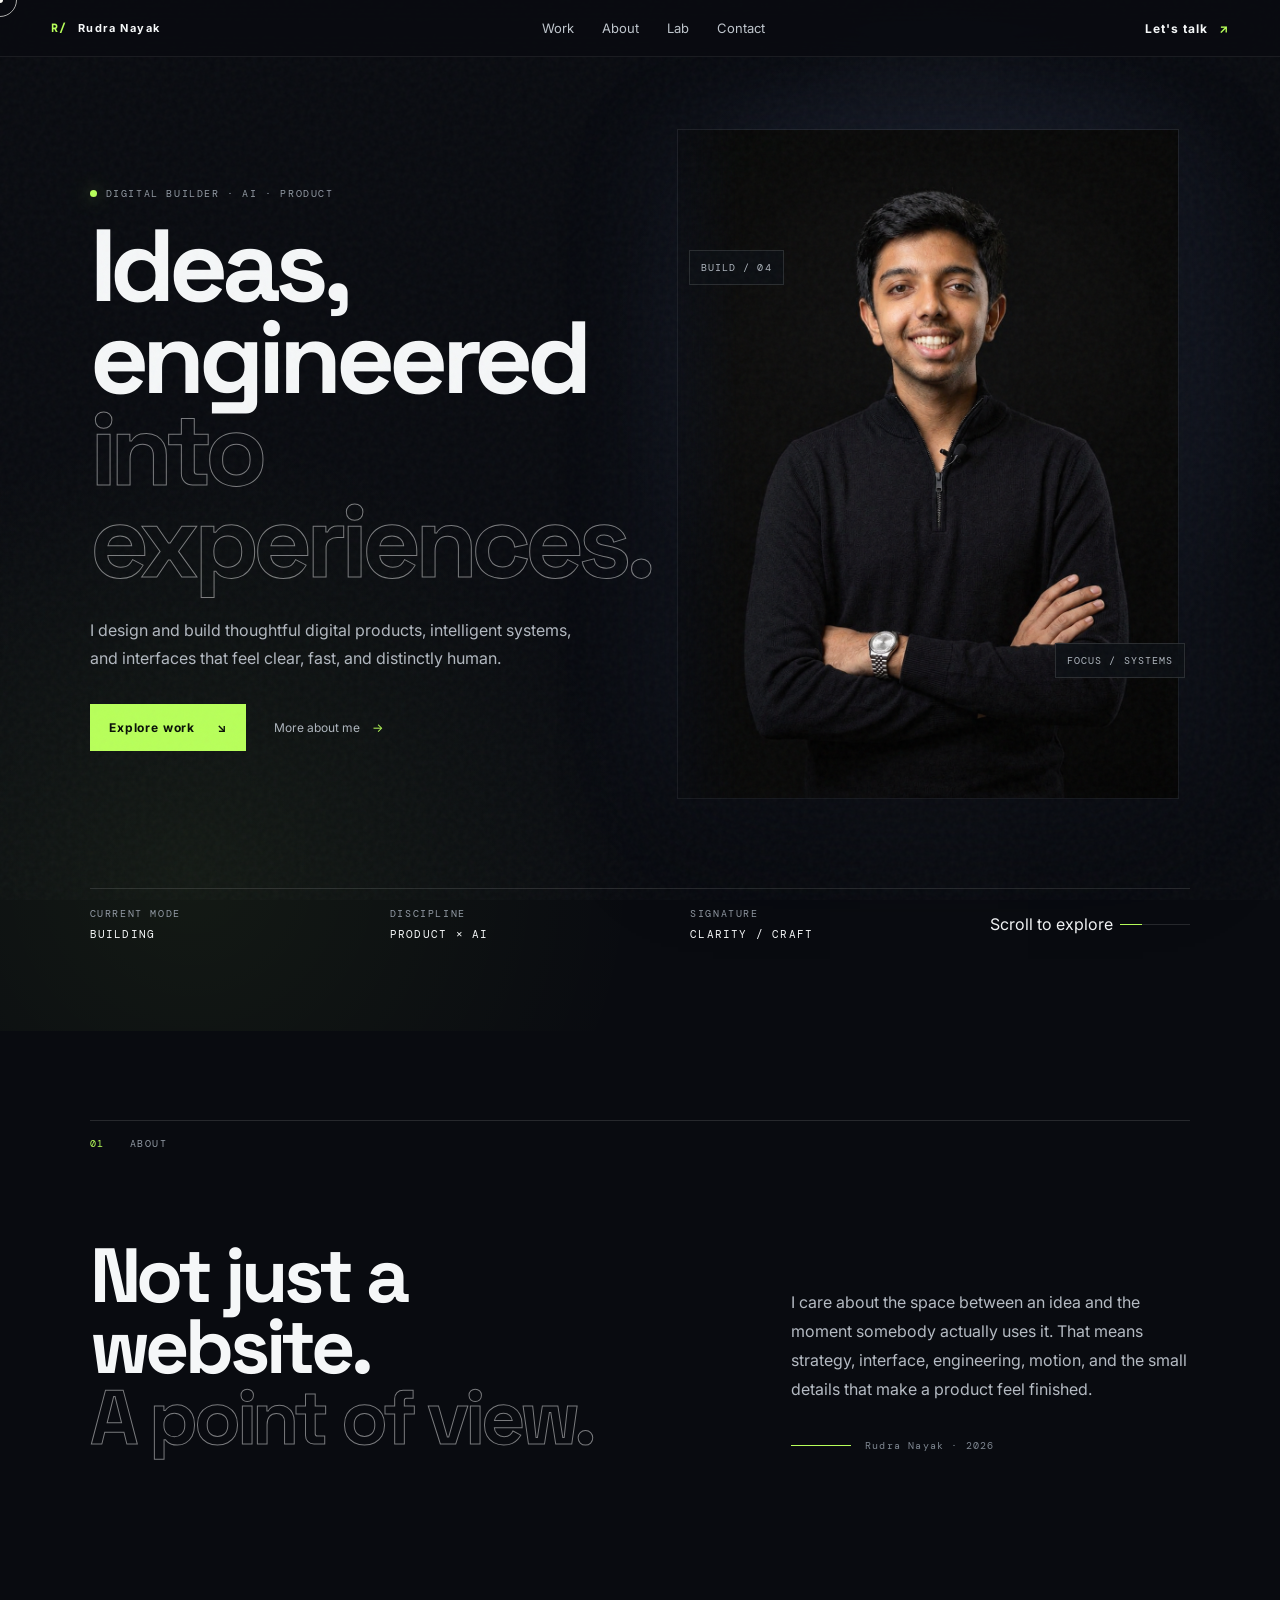
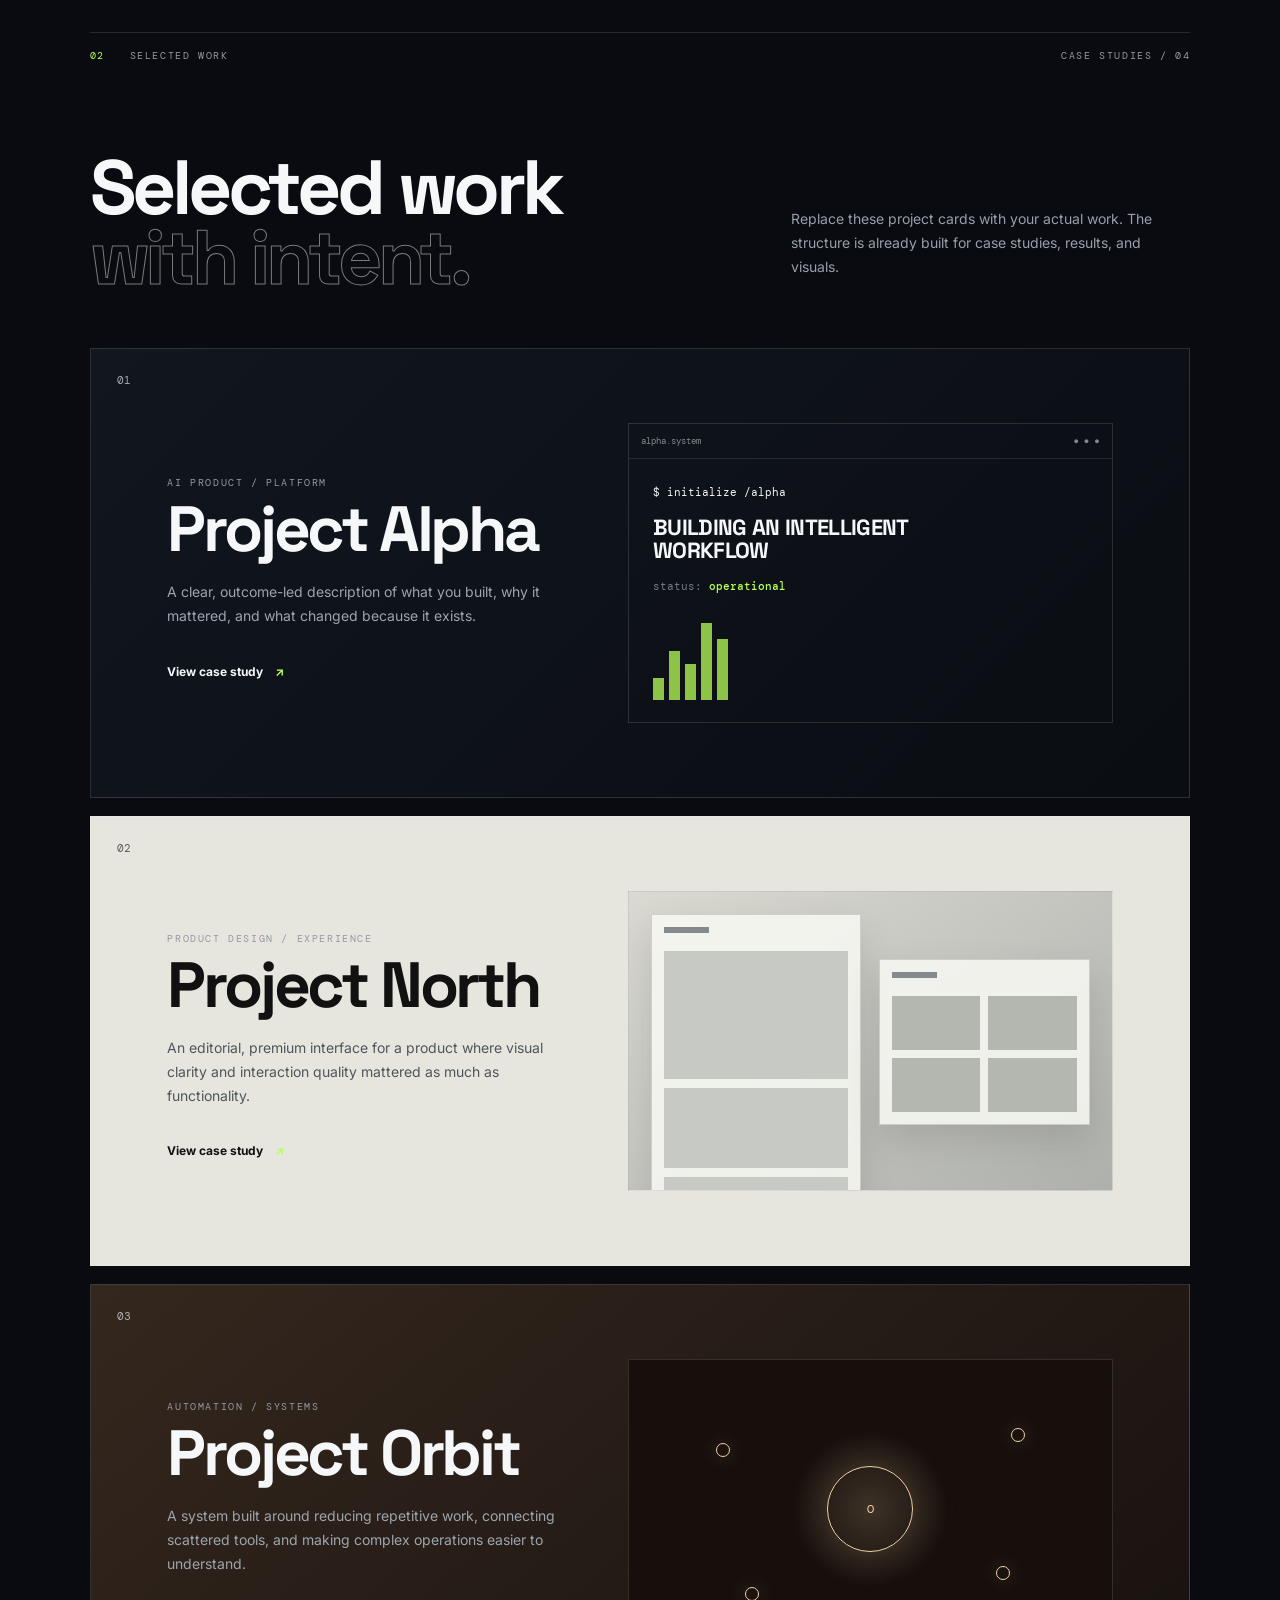
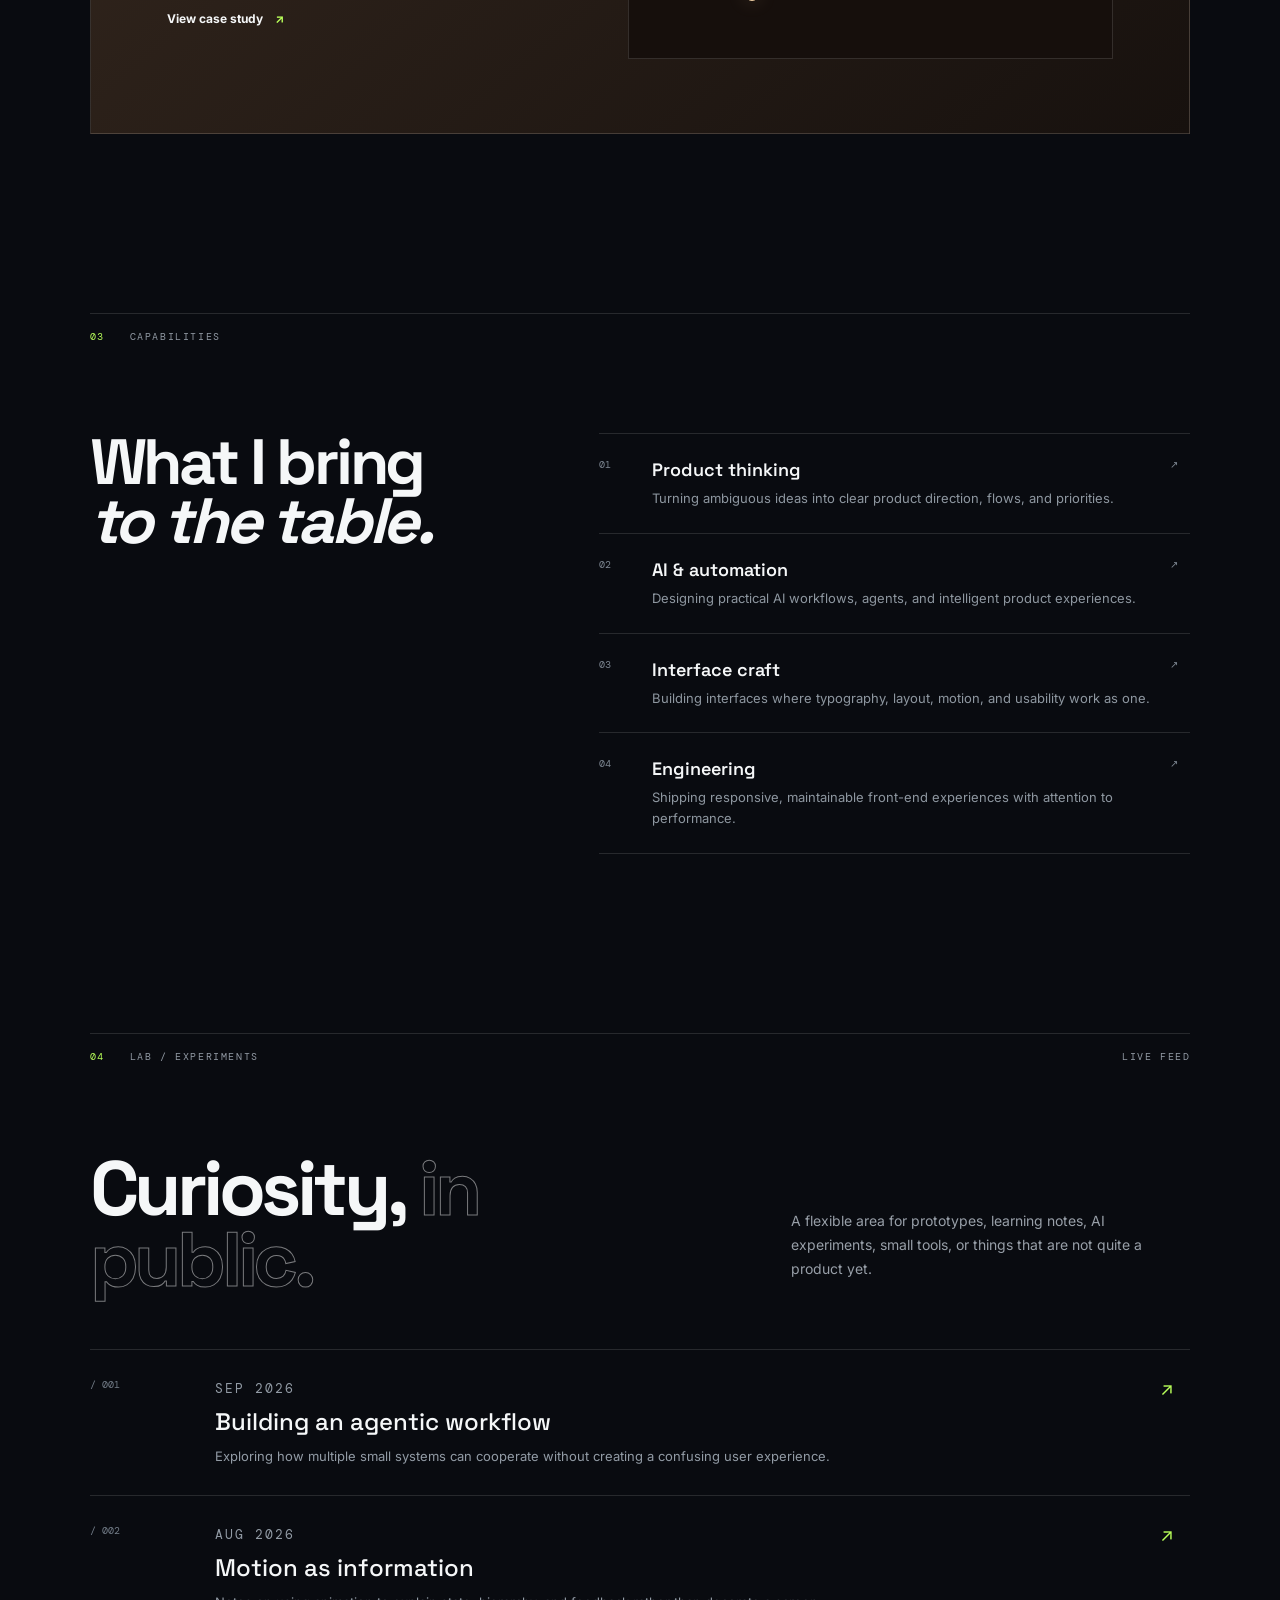
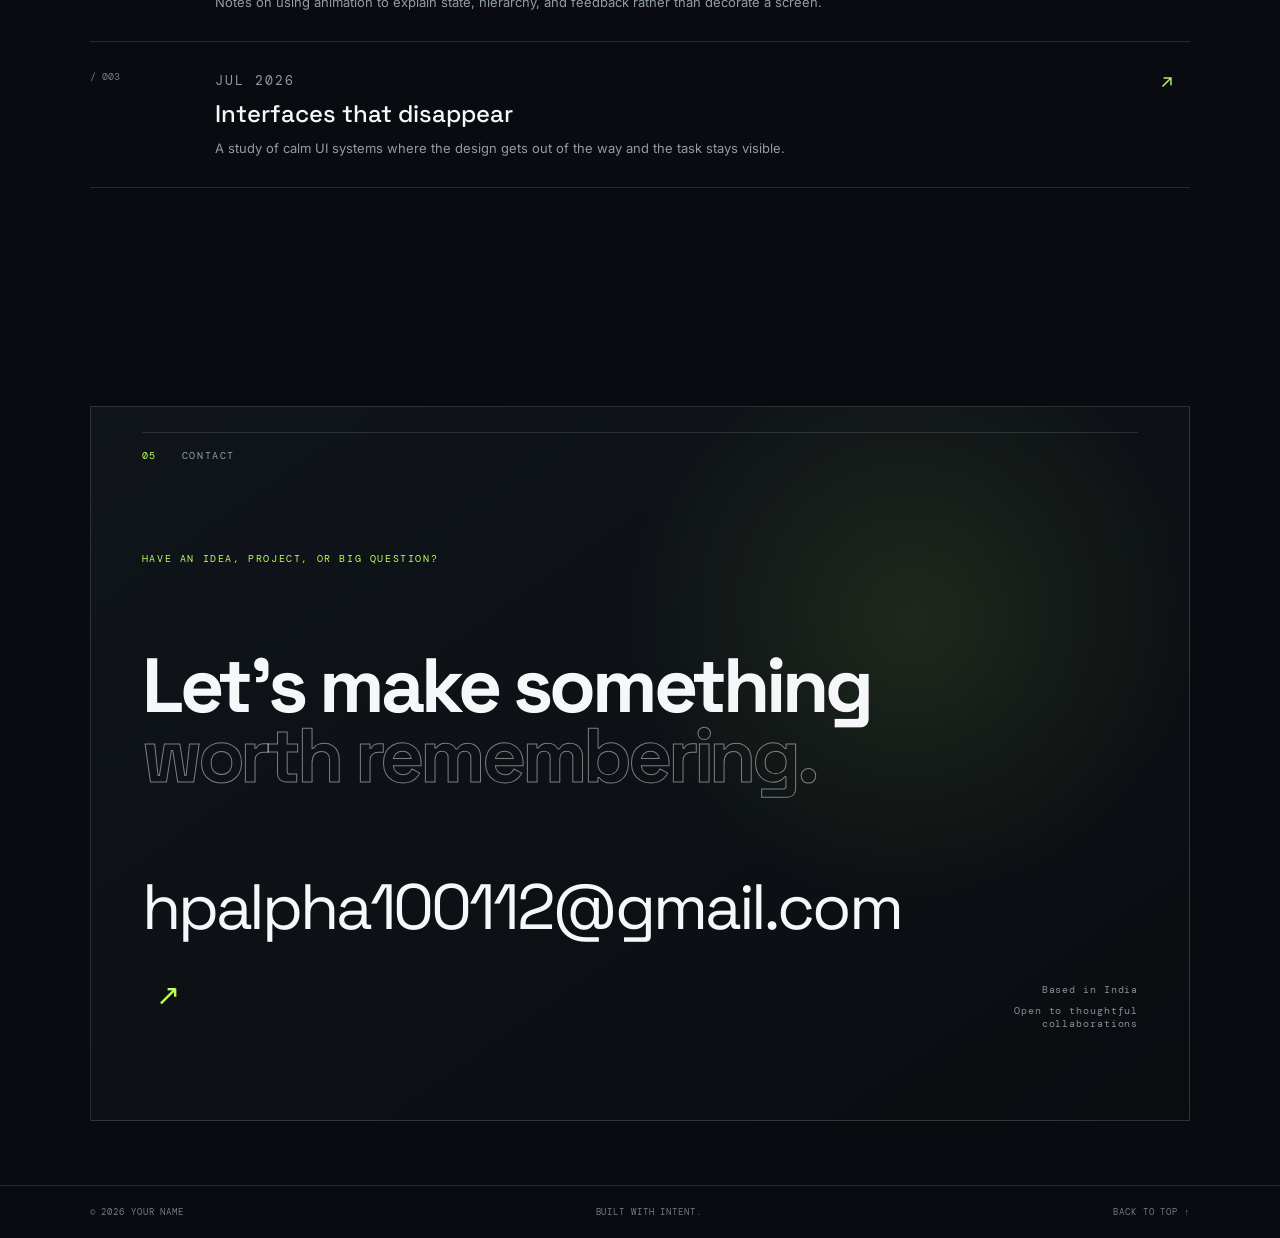
==== commit d746efe7: "Update index.html" ====
--- a/index.html
+++ b/index.html
@@ -5,7 +5,7 @@
   <meta name="viewport" content="width=device-width, initial-scale=1" />
   <meta name="theme-color" content="#090b10" />
   <meta name="description" content="Professional personal portfolio — original dark technical visual system inspired by modern AI product sites." />
-  <title>Your Name — Systems, AI & Product</title>
+  <title>Rudra Nayak — Systems, AI & Product</title>
   <link rel="preconnect" href="https://fonts.googleapis.com" />
   <link rel="preconnect" href="https://fonts.gstatic.com" crossorigin />
   <link href="https://fonts.googleapis.com/css2?family=DM+Mono:wght@400;500&family=Inter:wght@400;500;600;700;800&family=Space+Grotesk:wght@400;500;600;700&display=swap" rel="stylesheet" />
@@ -17,7 +17,7 @@
   <div class="cursor-ring" aria-hidden="true"></div>
 
   <header class="site-header" data-reveal>
-    <a href="#top" class="brand magnetic" aria-label="Home"><span class="brand-mark">R/</span><span>YOUR NAME</span></a>
+    <a href="#top" class="brand magnetic" aria-label="Home"><span class="brand-mark">R/</span><span>Rudra Nayak</span></a>
     <nav class="desktop-nav" aria-label="Primary navigation">
       <a href="#work">Work</a>
       <a href="#about">About</a>
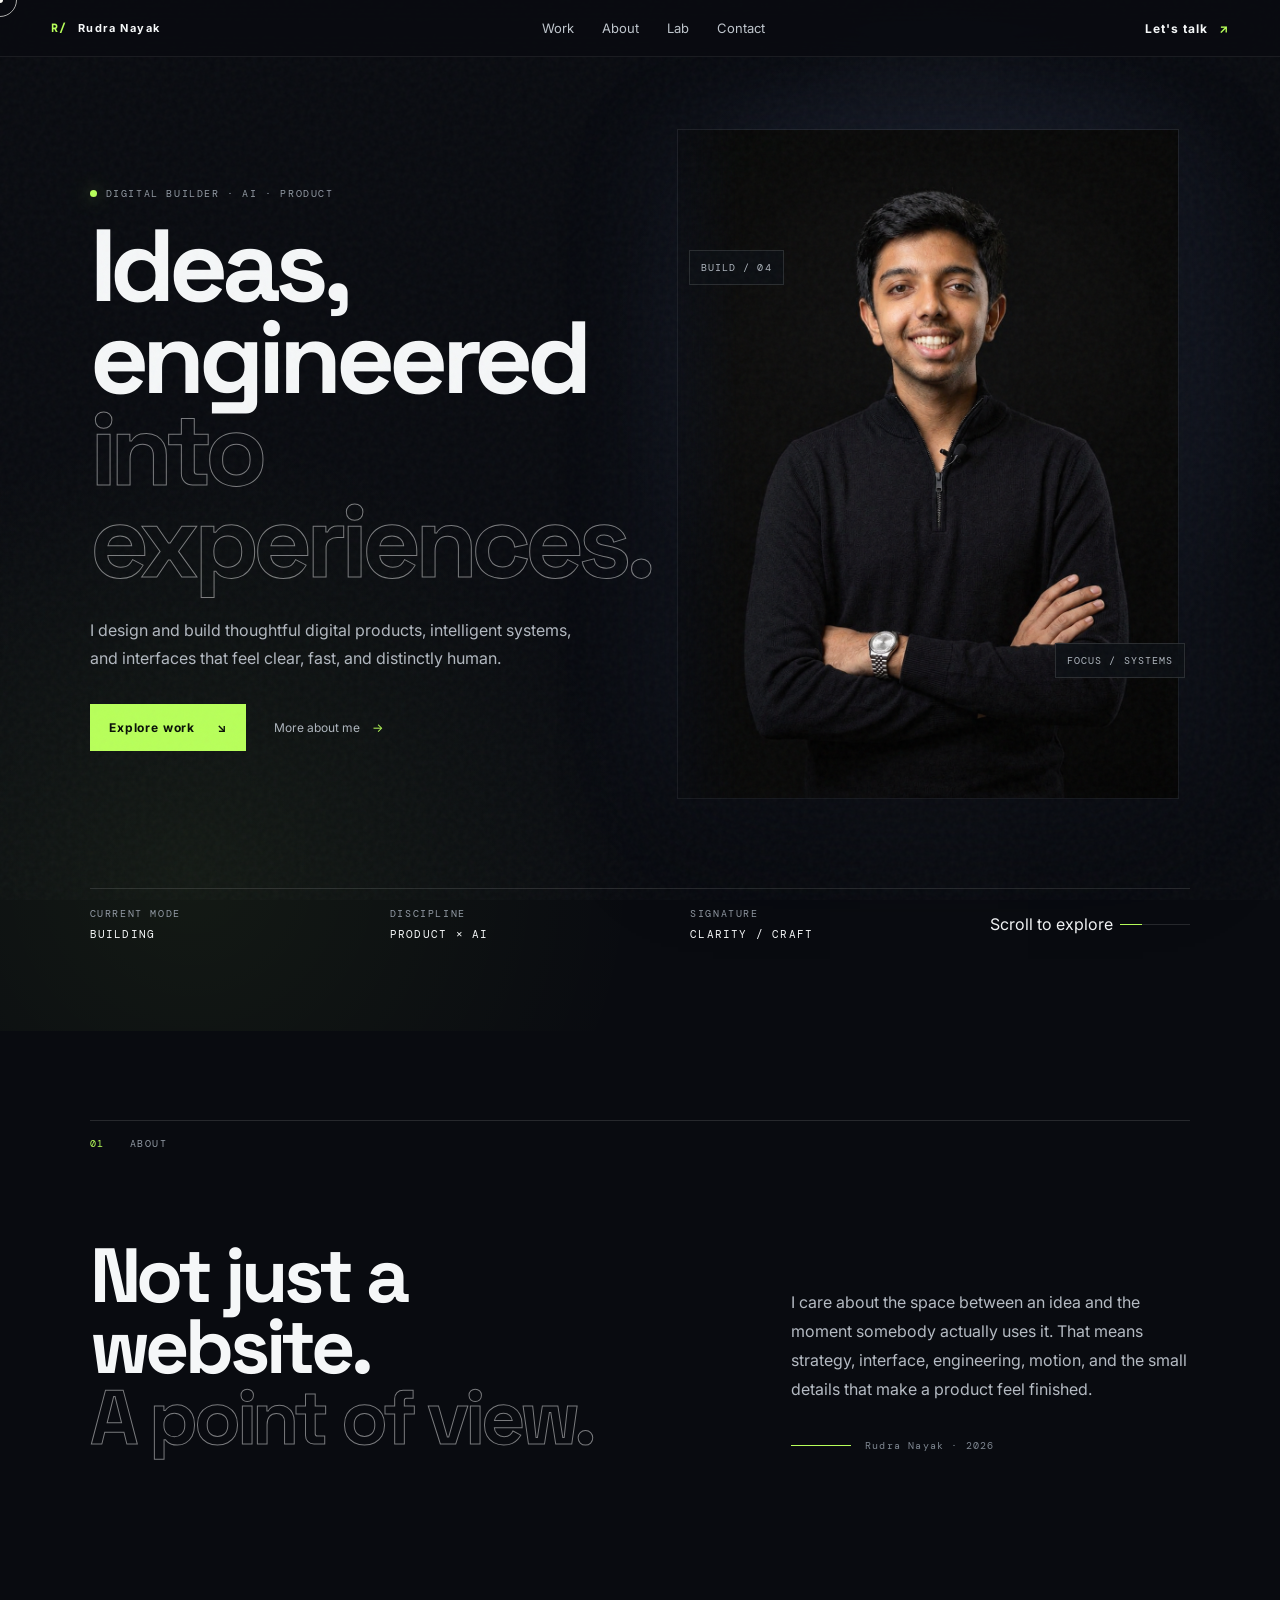
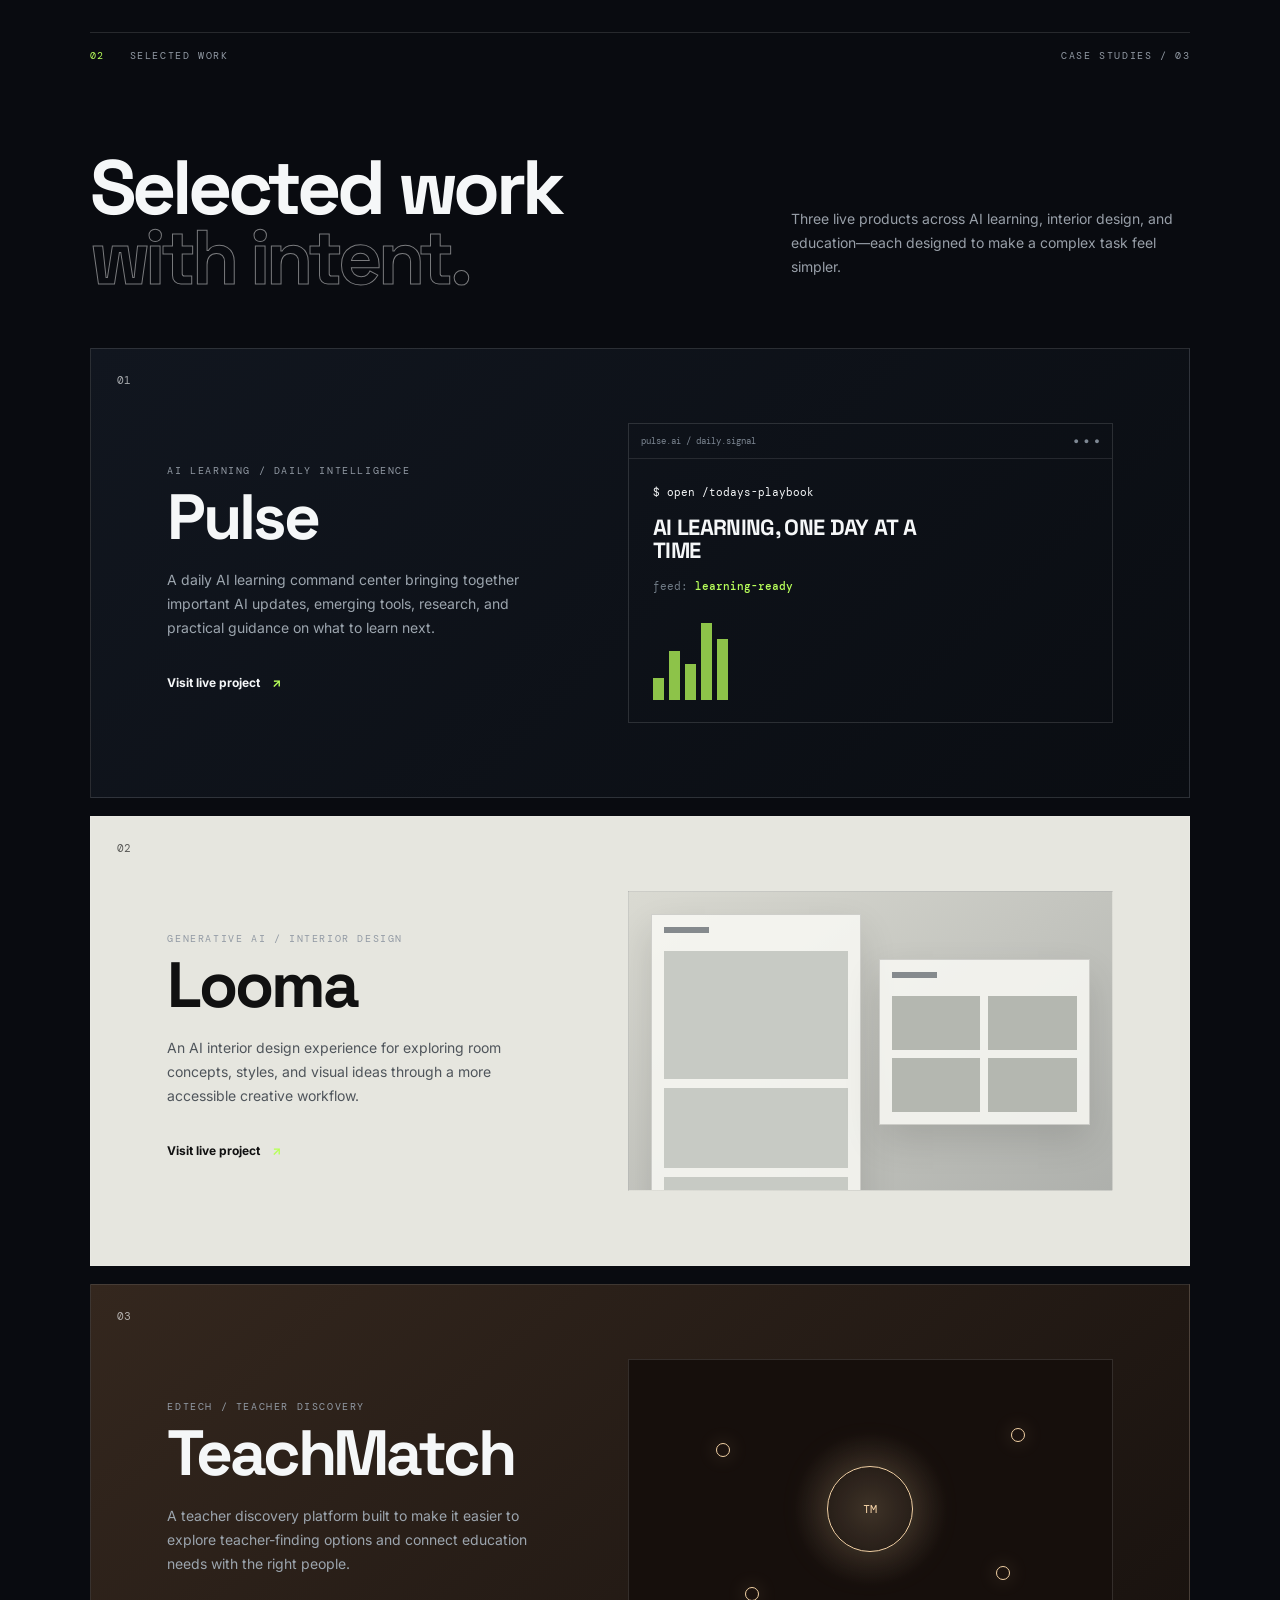
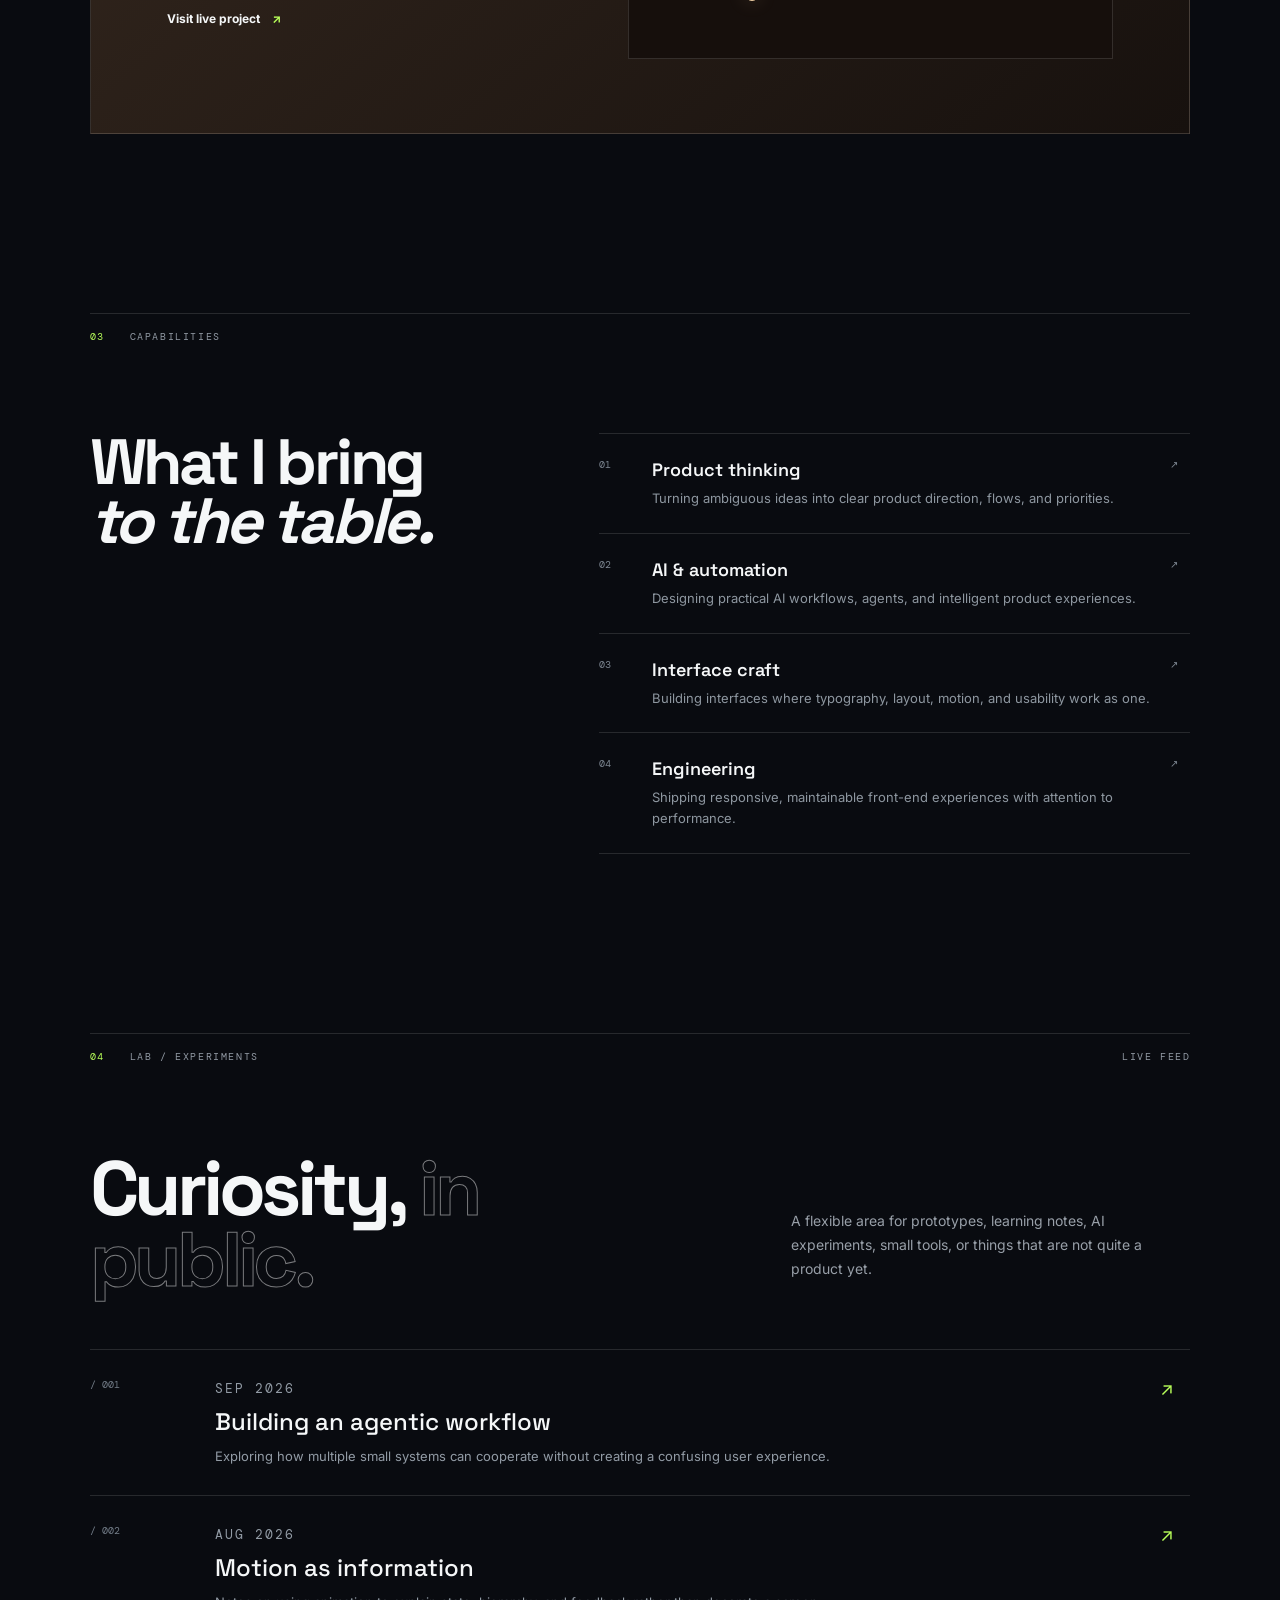
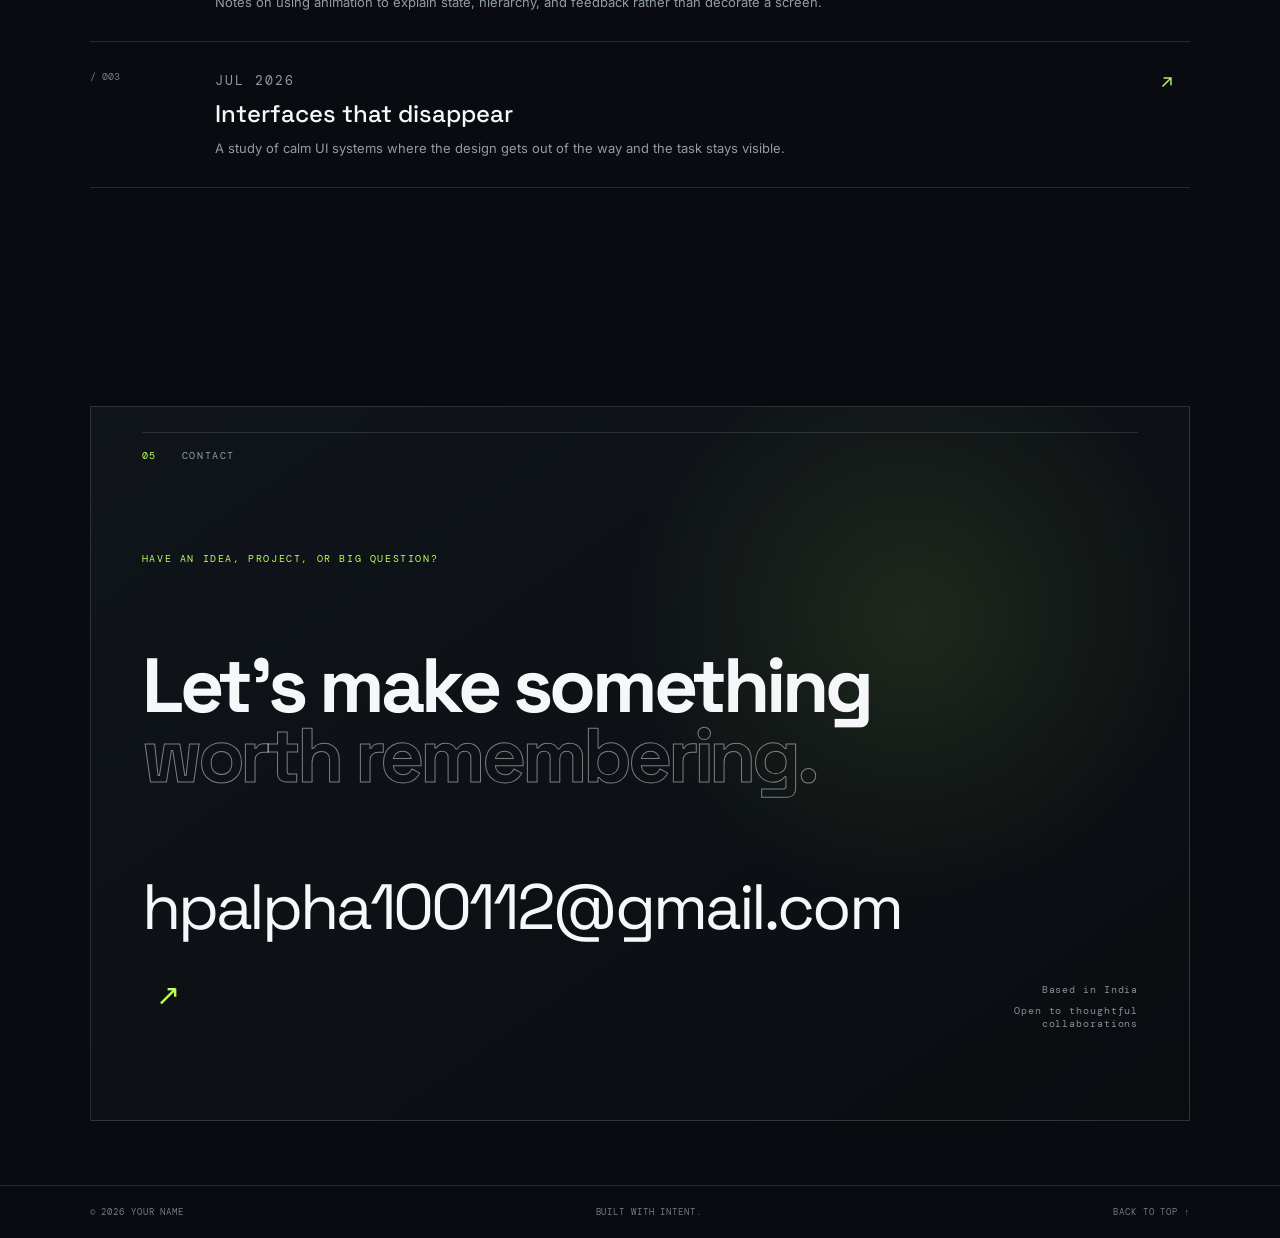
==== commit fbedea20: "Update portfolio projects with three live websites" ====
--- a/index.html
+++ b/index.html
@@ -70,25 +70,25 @@
     </section>
 
     <section class="work section-pad" id="work">
-      <div class="section-kicker" data-reveal><span>02</span><span>SELECTED WORK</span><span class="kicker-right">CASE STUDIES / 04</span></div>
+      <div class="section-kicker" data-reveal><span>02</span><span>SELECTED WORK</span><span class="kicker-right">CASE STUDIES / 03</span></div>
       <div class="work-intro" data-reveal>
         <h2>Selected work<br><em>with intent.</em></h2>
-        <p>Replace these project cards with your actual work. The structure is already built for case studies, results, and visuals.</p>
+        <p>Three live products across AI learning, interior design, and education—each designed to make a complex task feel simpler.</p>
       </div>
 
       <div class="project-stack">
         <article class="project-card project-dark" data-reveal>
           <div class="project-number">01</div>
           <div class="project-main">
-            <div class="project-copy"><p class="project-type">AI PRODUCT / PLATFORM</p><h3>Project Alpha</h3><p>A clear, outcome-led description of what you built, why it mattered, and what changed because it exists.</p><a href="#" class="project-link">View case study <span>↗</span></a></div>
-            <div class="project-demo demo-terminal"><div class="terminal-head"><span>alpha.system</span><span>● ● ●</span></div><div class="terminal-body"><span>$ initialize /alpha</span><strong>BUILDING AN INTELLIGENT WORKFLOW</strong><span class="muted">status: <b>operational</b></span><div class="terminal-bars"><i></i><i></i><i></i><i></i><i></i></div></div></div>
+            <div class="project-copy"><p class="project-type">AI LEARNING / DAILY INTELLIGENCE</p><h3>Pulse</h3><p>A daily AI learning command center bringing together important AI updates, emerging tools, research, and practical guidance on what to learn next.</p><a href="https://ai-learning-from-ai.vercel.app" target="_blank" rel="noopener noreferrer" class="project-link">Visit live project <span>↗</span></a></div>
+            <div class="project-demo demo-terminal"><div class="terminal-head"><span>pulse.ai / daily.signal</span><span>● ● ●</span></div><div class="terminal-body"><span>$ open /todays-playbook</span><strong>AI LEARNING, ONE DAY AT A TIME</strong><span class="muted">feed: <b>learning-ready</b></span><div class="terminal-bars"><i></i><i></i><i></i><i></i><i></i></div></div></div>
           </div>
         </article>
 
         <article class="project-card project-light" data-reveal>
           <div class="project-number">02</div>
           <div class="project-main">
-            <div class="project-copy"><p class="project-type">PRODUCT DESIGN / EXPERIENCE</p><h3>Project North</h3><p>An editorial, premium interface for a product where visual clarity and interaction quality mattered as much as functionality.</p><a href="#" class="project-link">View case study <span>↗</span></a></div>
+            <div class="project-copy"><p class="project-type">GENERATIVE AI / INTERIOR DESIGN</p><h3>Looma</h3><p>An AI interior design experience for exploring room concepts, styles, and visual ideas through a more accessible creative workflow.</p><a href="https://looma-ebon.vercel.app" target="_blank" rel="noopener noreferrer" class="project-link">Visit live project <span>↗</span></a></div>
             <div class="project-demo demo-grid"><div class="mini-window"><div class="mini-bar"></div><div class="mini-block tall"></div><div class="mini-block"></div><div class="mini-block short"></div></div><div class="mini-window offset"><div class="mini-bar"></div><div class="mini-grid"><i></i><i></i><i></i><i></i></div></div></div>
           </div>
         </article>
@@ -96,8 +96,8 @@
         <article class="project-card project-warm" data-reveal>
           <div class="project-number">03</div>
           <div class="project-main">
-            <div class="project-copy"><p class="project-type">AUTOMATION / SYSTEMS</p><h3>Project Orbit</h3><p>A system built around reducing repetitive work, connecting scattered tools, and making complex operations easier to understand.</p><a href="#" class="project-link">View case study <span>↗</span></a></div>
-            <div class="project-demo demo-orbit"><div class="orbit-core">O</div><span class="orbit-node n1"></span><span class="orbit-node n2"></span><span class="orbit-node n3"></span><span class="orbit-node n4"></span></div>
+            <div class="project-copy"><p class="project-type">EDTECH / TEACHER DISCOVERY</p><h3>TeachMatch</h3><p>A teacher discovery platform built to make it easier to explore teacher-finding options and connect education needs with the right people.</p><a href="https://vector-teacher-finder.vercel.app" target="_blank" rel="noopener noreferrer" class="project-link">Visit live project <span>↗</span></a></div>
+            <div class="project-demo demo-orbit"><div class="orbit-core">TM</div><span class="orbit-node n1"></span><span class="orbit-node n2"></span><span class="orbit-node n3"></span><span class="orbit-node n4"></span></div>
           </div>
         </article>
       </div>
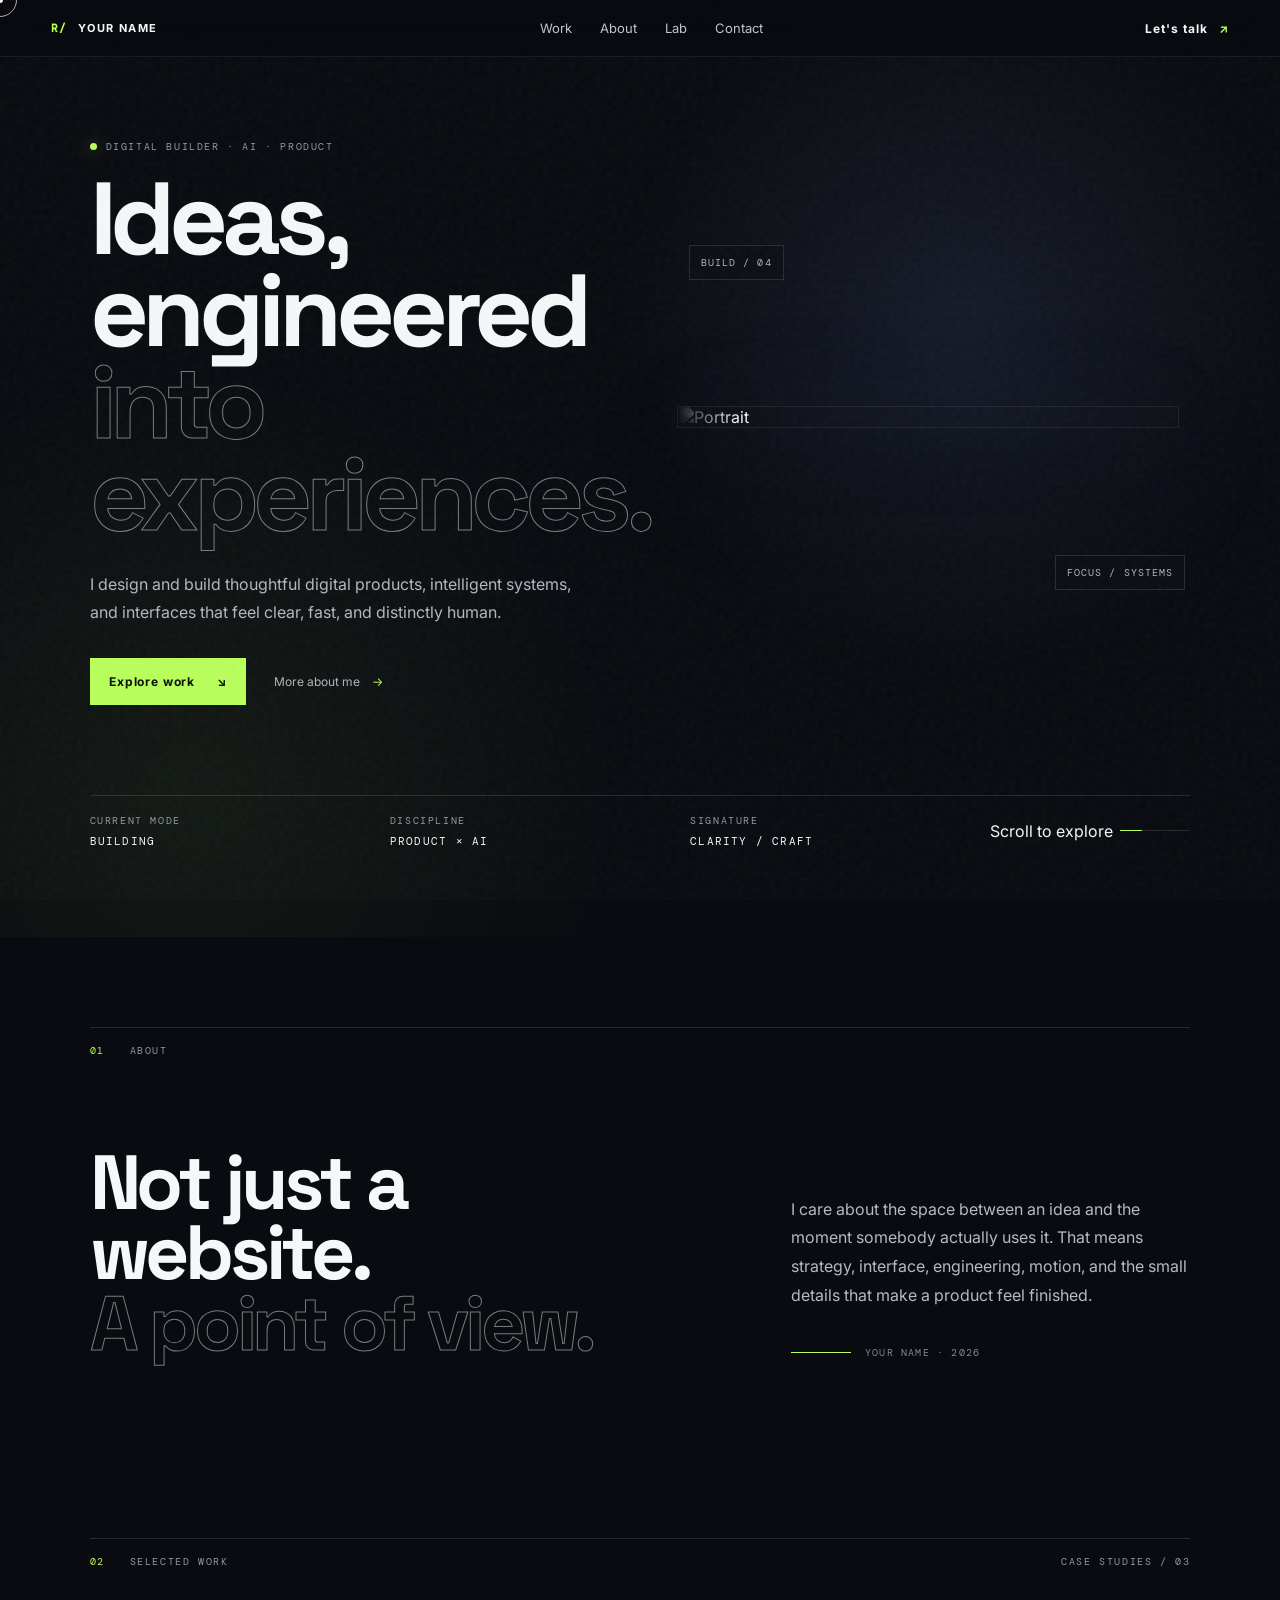
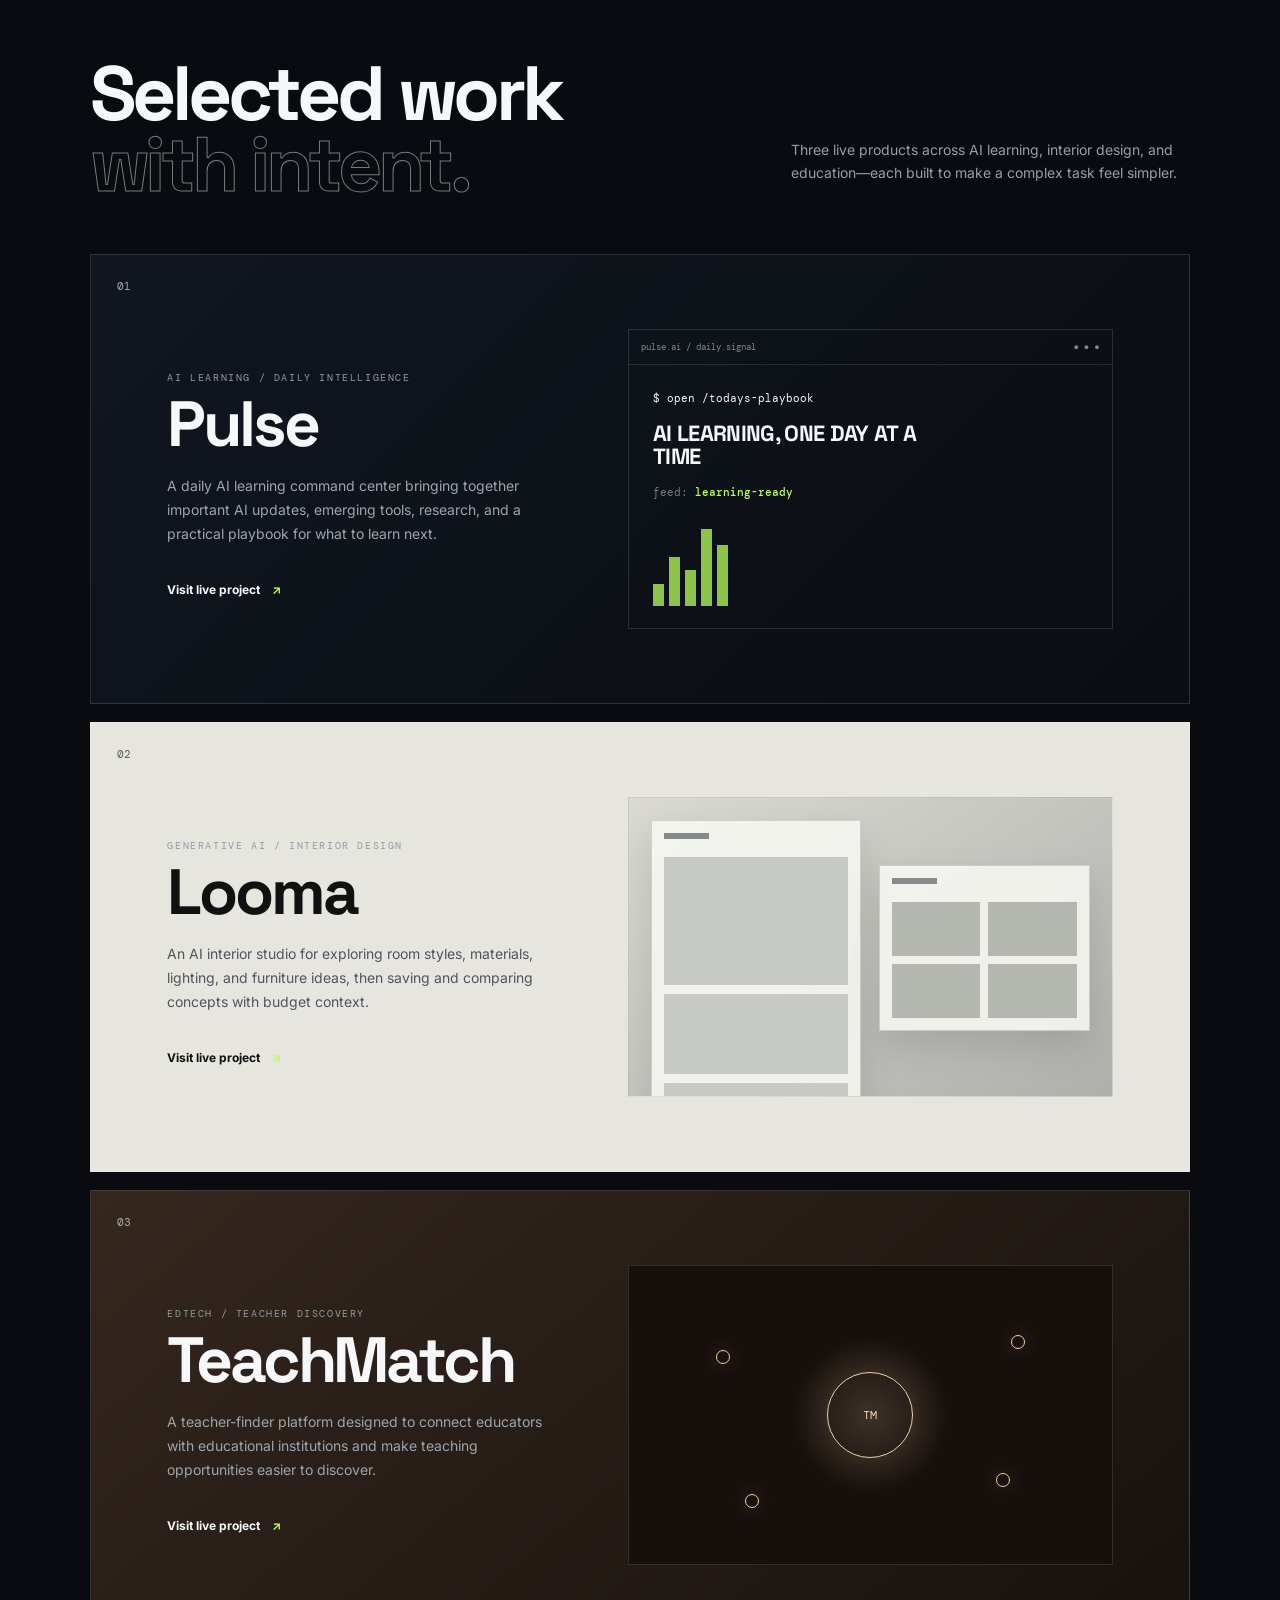
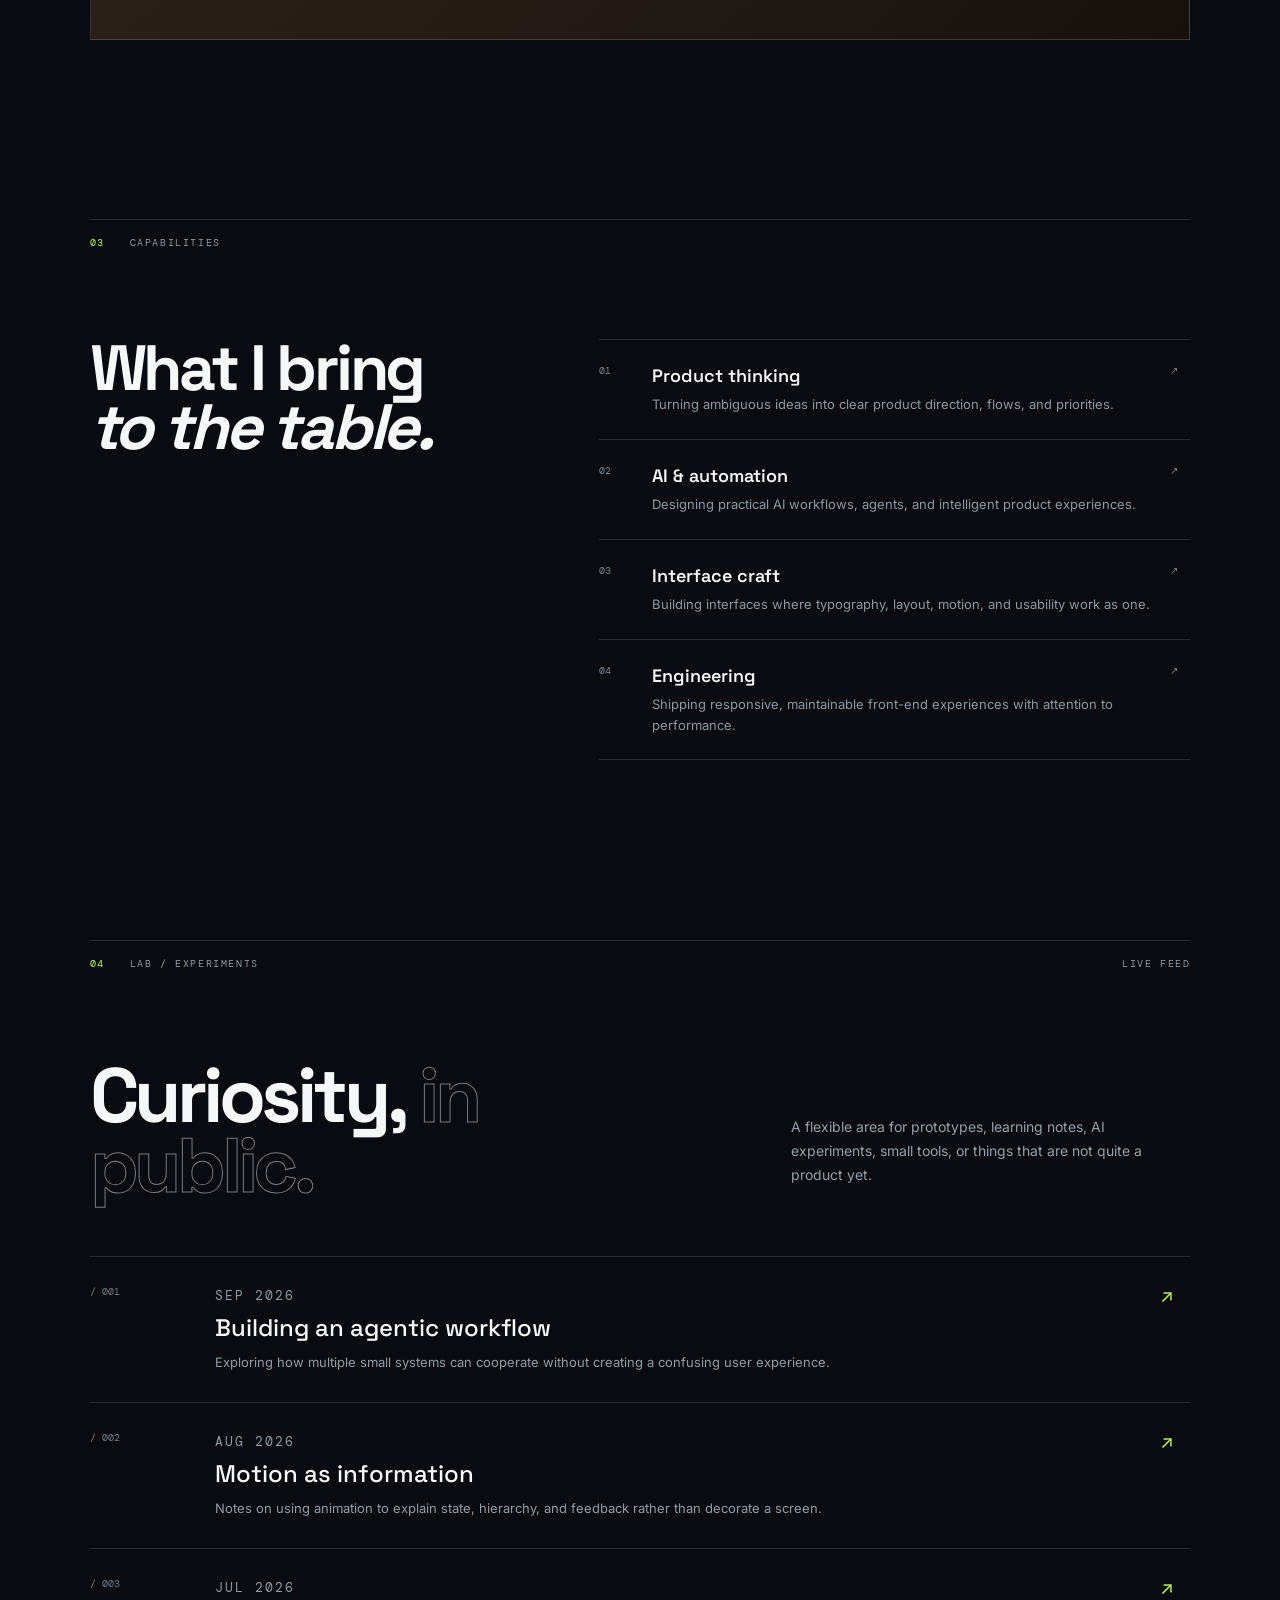
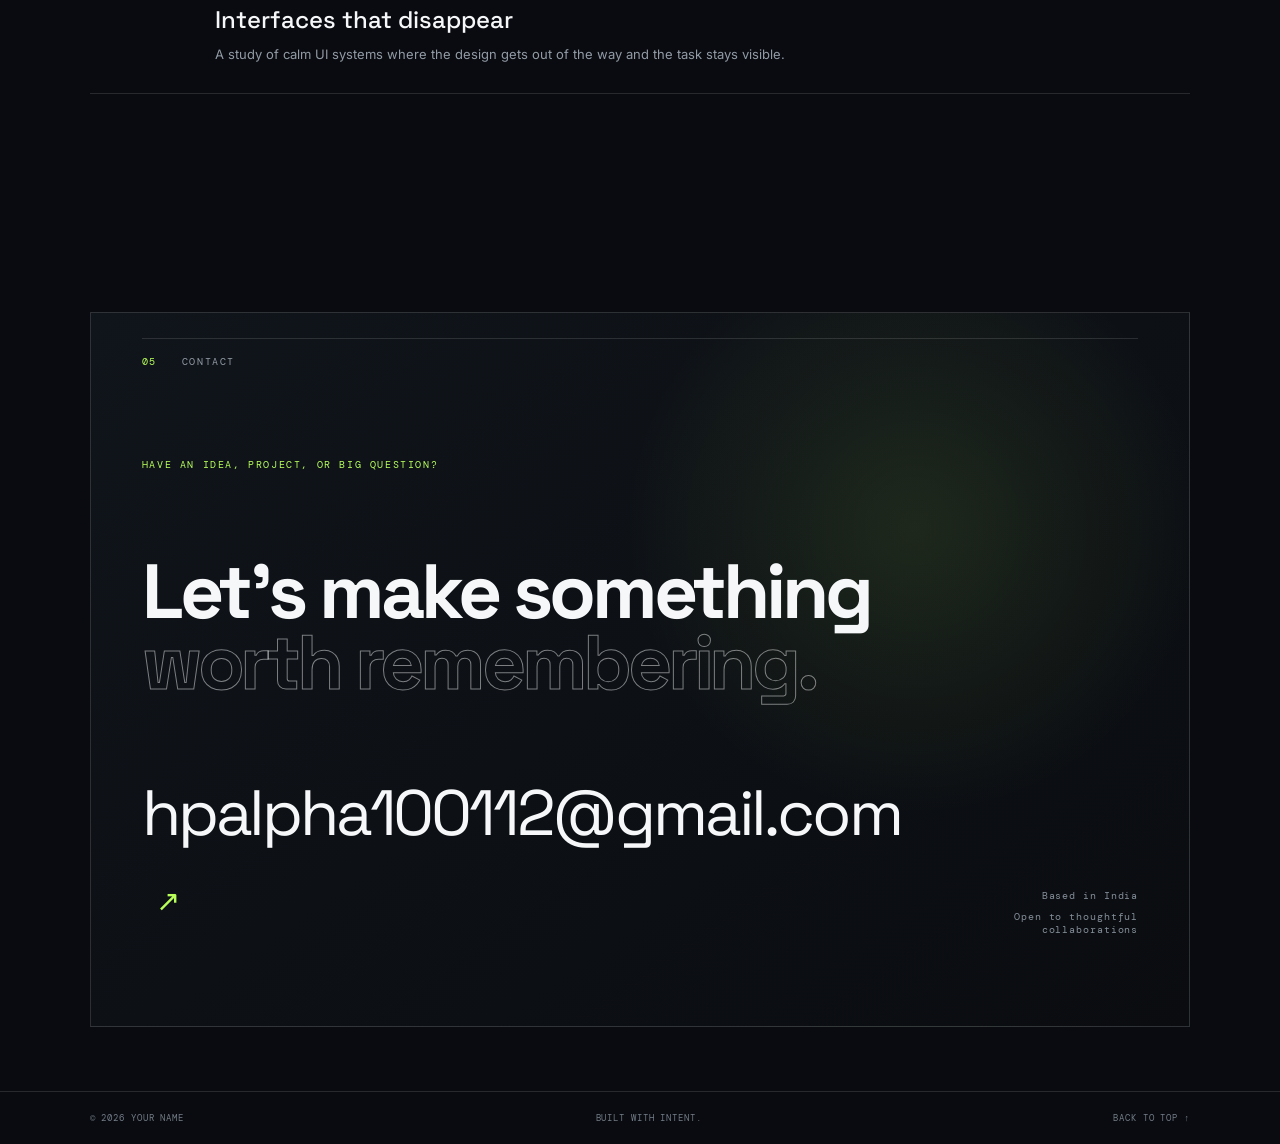
==== commit ca45a349: "Add files via upload changing pic in it" ====
--- a/index.html
+++ b/index.html
@@ -5,7 +5,7 @@
   <meta name="viewport" content="width=device-width, initial-scale=1" />
   <meta name="theme-color" content="#090b10" />
   <meta name="description" content="Professional personal portfolio — original dark technical visual system inspired by modern AI product sites." />
-  <title>Rudra Nayak — Systems, AI & Product</title>
+  <title>Your Name — Systems, AI & Product</title>
   <link rel="preconnect" href="https://fonts.googleapis.com" />
   <link rel="preconnect" href="https://fonts.gstatic.com" crossorigin />
   <link href="https://fonts.googleapis.com/css2?family=DM+Mono:wght@400;500&family=Inter:wght@400;500;600;700;800&family=Space+Grotesk:wght@400;500;600;700&display=swap" rel="stylesheet" />
@@ -17,7 +17,7 @@
   <div class="cursor-ring" aria-hidden="true"></div>
 
   <header class="site-header" data-reveal>
-    <a href="#top" class="brand magnetic" aria-label="Home"><span class="brand-mark">R/</span><span>Rudra Nayak</span></a>
+    <a href="#top" class="brand magnetic" aria-label="Home"><span class="brand-mark">R/</span><span>YOUR NAME</span></a>
     <nav class="desktop-nav" aria-label="Primary navigation">
       <a href="#work">Work</a>
       <a href="#about">About</a>
@@ -43,7 +43,7 @@
 
         <div class="hero-visual" data-reveal data-delay="120">
           <div class="portrait-frame tilt-card">
-            <img class="hero-portrait" src="profile.png" alt="Portrait" />
+            <img class="hero-portrait" src="assets/profile.png" alt="Portrait" />
           </div>
           <div class="floating-chip chip-a">BUILD / 04</div>
           <div class="floating-chip chip-b">FOCUS / SYSTEMS</div>
@@ -64,7 +64,7 @@
         <h2 data-reveal>Not just a website.<br><span>A point of view.</span></h2>
         <div class="manifesto-copy" data-reveal data-delay="100">
           <p>I care about the space between an idea and the moment somebody actually uses it. That means strategy, interface, engineering, motion, and the small details that make a product feel finished.</p>
-          <div class="signature-line"><span></span><small>Rudra Nayak · 2026</small></div>
+          <div class="signature-line"><span></span><small>YOUR NAME · 2026</small></div>
         </div>
       </div>
     </section>
@@ -73,22 +73,22 @@
       <div class="section-kicker" data-reveal><span>02</span><span>SELECTED WORK</span><span class="kicker-right">CASE STUDIES / 03</span></div>
       <div class="work-intro" data-reveal>
         <h2>Selected work<br><em>with intent.</em></h2>
-        <p>Three live products across AI learning, interior design, and education—each designed to make a complex task feel simpler.</p>
+        <p>Three live products across AI learning, interior design, and education—each built to make a complex task feel simpler.</p>
       </div>
 
       <div class="project-stack">
         <article class="project-card project-dark" data-reveal>
           <div class="project-number">01</div>
           <div class="project-main">
-            <div class="project-copy"><p class="project-type">AI LEARNING / DAILY INTELLIGENCE</p><h3>Pulse</h3><p>A daily AI learning command center bringing together important AI updates, emerging tools, research, and practical guidance on what to learn next.</p><a href="https://ai-learning-from-ai.vercel.app" target="_blank" rel="noopener noreferrer" class="project-link">Visit live project <span>↗</span></a></div>
-            <div class="project-demo demo-terminal"><div class="terminal-head"><span>pulse.ai / daily.signal</span><span>● ● ●</span></div><div class="terminal-body"><span>$ open /todays-playbook</span><strong>AI LEARNING, ONE DAY AT A TIME</strong><span class="muted">feed: <b>learning-ready</b></span><div class="terminal-bars"><i></i><i></i><i></i><i></i><i></i></div></div></div>
+            <div class="project-copy"><p class="project-type">AI LEARNING / DAILY INTELLIGENCE</p><h3>Pulse</h3><p>A daily AI learning command center bringing together important AI updates, emerging tools, research, and a practical playbook for what to learn next.</p><a href="https://ai-learning-from-ai.vercel.app" target="_blank" rel="noopener noreferrer" class="project-link">Visit live project <span>↗</span></a></div>
+            <div class="project-demo demo-terminal" aria-label="Decorative Pulse project preview"><div class="terminal-head"><span>pulse.ai / daily.signal</span><span>● ● ●</span></div><div class="terminal-body"><span>$ open /todays-playbook</span><strong>AI LEARNING, ONE DAY AT A TIME</strong><span class="muted">feed: <b>learning-ready</b></span><div class="terminal-bars"><i></i><i></i><i></i><i></i><i></i></div></div></div>
           </div>
         </article>
 
         <article class="project-card project-light" data-reveal>
           <div class="project-number">02</div>
           <div class="project-main">
-            <div class="project-copy"><p class="project-type">GENERATIVE AI / INTERIOR DESIGN</p><h3>Looma</h3><p>An AI interior design experience for exploring room concepts, styles, and visual ideas through a more accessible creative workflow.</p><a href="https://looma-ebon.vercel.app" target="_blank" rel="noopener noreferrer" class="project-link">Visit live project <span>↗</span></a></div>
+            <div class="project-copy"><p class="project-type">GENERATIVE AI / INTERIOR DESIGN</p><h3>Looma</h3><p>An AI interior studio for exploring room styles, materials, lighting, and furniture ideas, then saving and comparing concepts with budget context.</p><a href="https://looma-ebon.vercel.app" target="_blank" rel="noopener noreferrer" class="project-link">Visit live project <span>↗</span></a></div>
             <div class="project-demo demo-grid"><div class="mini-window"><div class="mini-bar"></div><div class="mini-block tall"></div><div class="mini-block"></div><div class="mini-block short"></div></div><div class="mini-window offset"><div class="mini-bar"></div><div class="mini-grid"><i></i><i></i><i></i><i></i></div></div></div>
           </div>
         </article>
@@ -96,8 +96,8 @@
         <article class="project-card project-warm" data-reveal>
           <div class="project-number">03</div>
           <div class="project-main">
-            <div class="project-copy"><p class="project-type">EDTECH / TEACHER DISCOVERY</p><h3>TeachMatch</h3><p>A teacher discovery platform built to make it easier to explore teacher-finding options and connect education needs with the right people.</p><a href="https://vector-teacher-finder.vercel.app" target="_blank" rel="noopener noreferrer" class="project-link">Visit live project <span>↗</span></a></div>
-            <div class="project-demo demo-orbit"><div class="orbit-core">TM</div><span class="orbit-node n1"></span><span class="orbit-node n2"></span><span class="orbit-node n3"></span><span class="orbit-node n4"></span></div>
+            <div class="project-copy"><p class="project-type">EDTECH / TEACHER DISCOVERY</p><h3>TeachMatch</h3><p>A teacher-finder platform designed to connect educators with educational institutions and make teaching opportunities easier to discover.</p><a href="https://vector-teacher-finder.vercel.app" target="_blank" rel="noopener noreferrer" class="project-link">Visit live project <span>↗</span></a></div>
+            <div class="project-demo demo-orbit" aria-label="Decorative TeachMatch project preview"><div class="orbit-core">TM</div><span class="orbit-node n1"></span><span class="orbit-node n2"></span><span class="orbit-node n3"></span><span class="orbit-node n4"></span></div>
           </div>
         </article>
       </div>
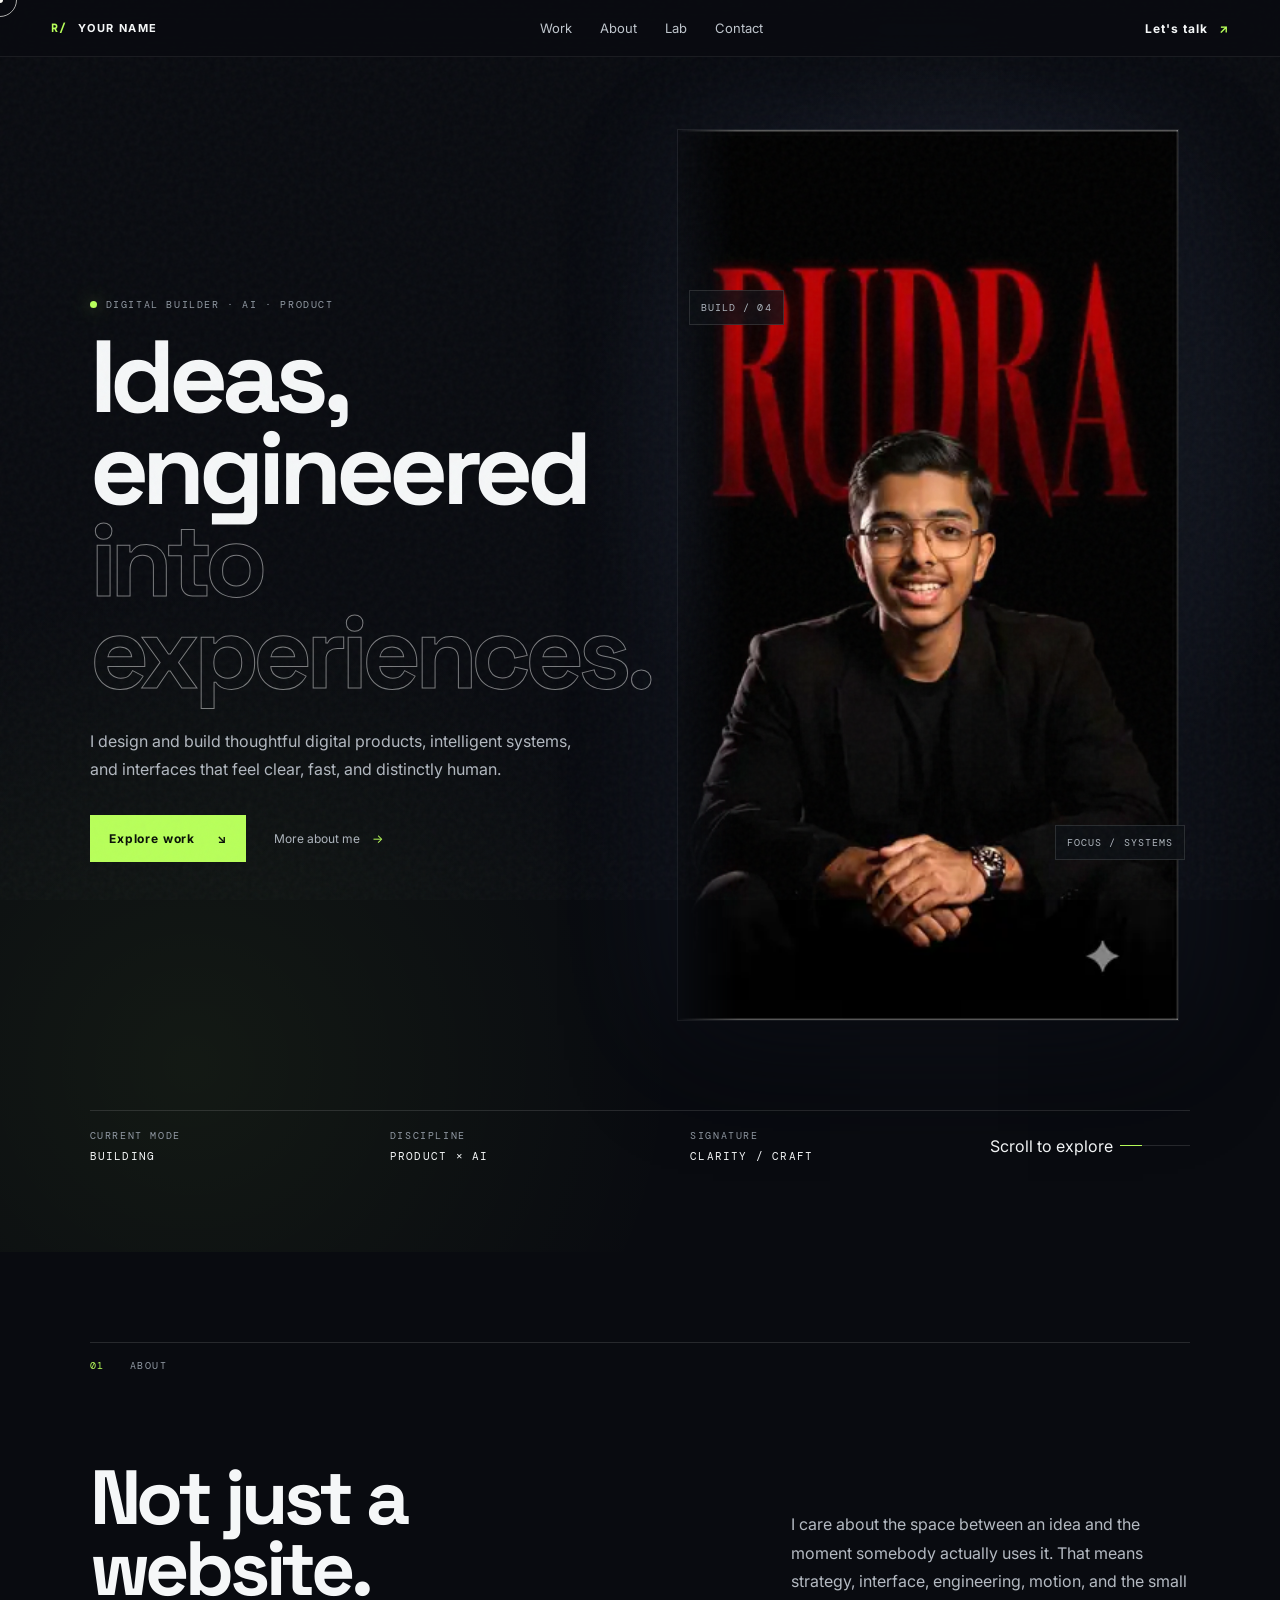
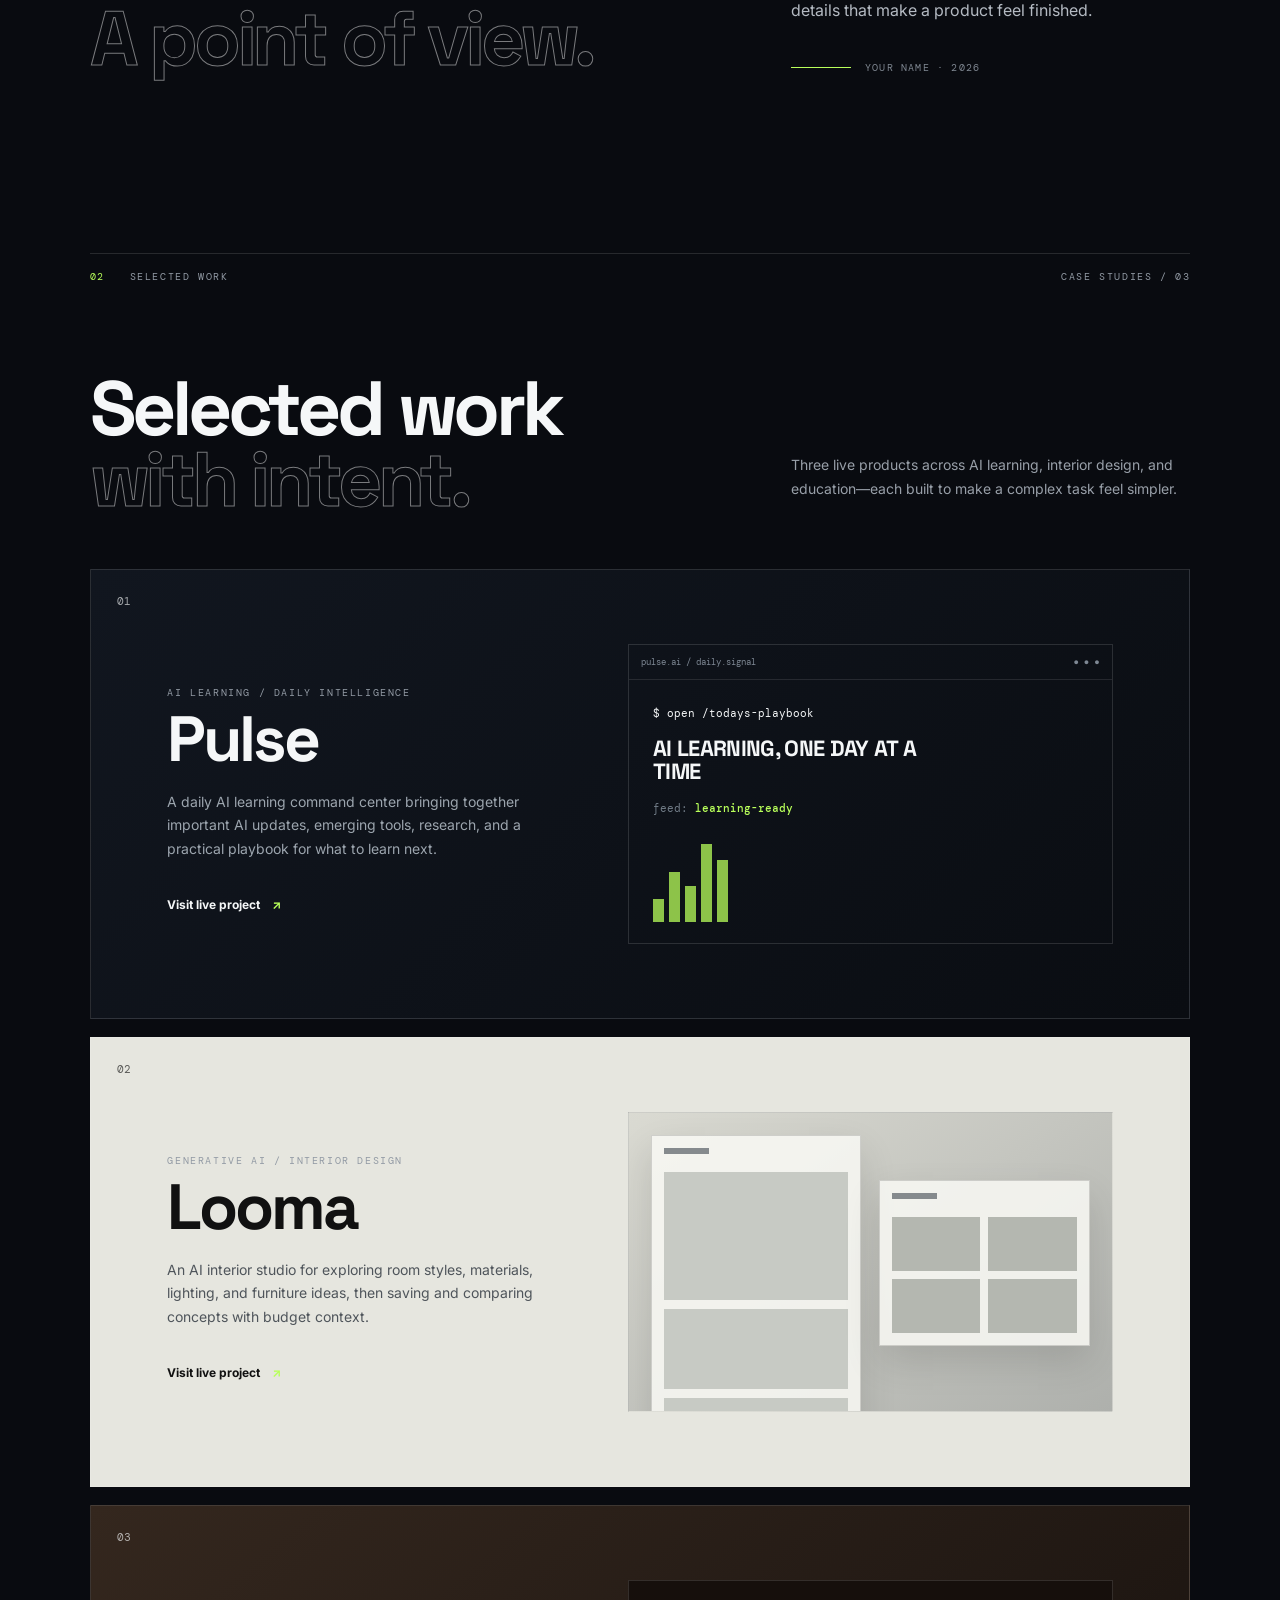
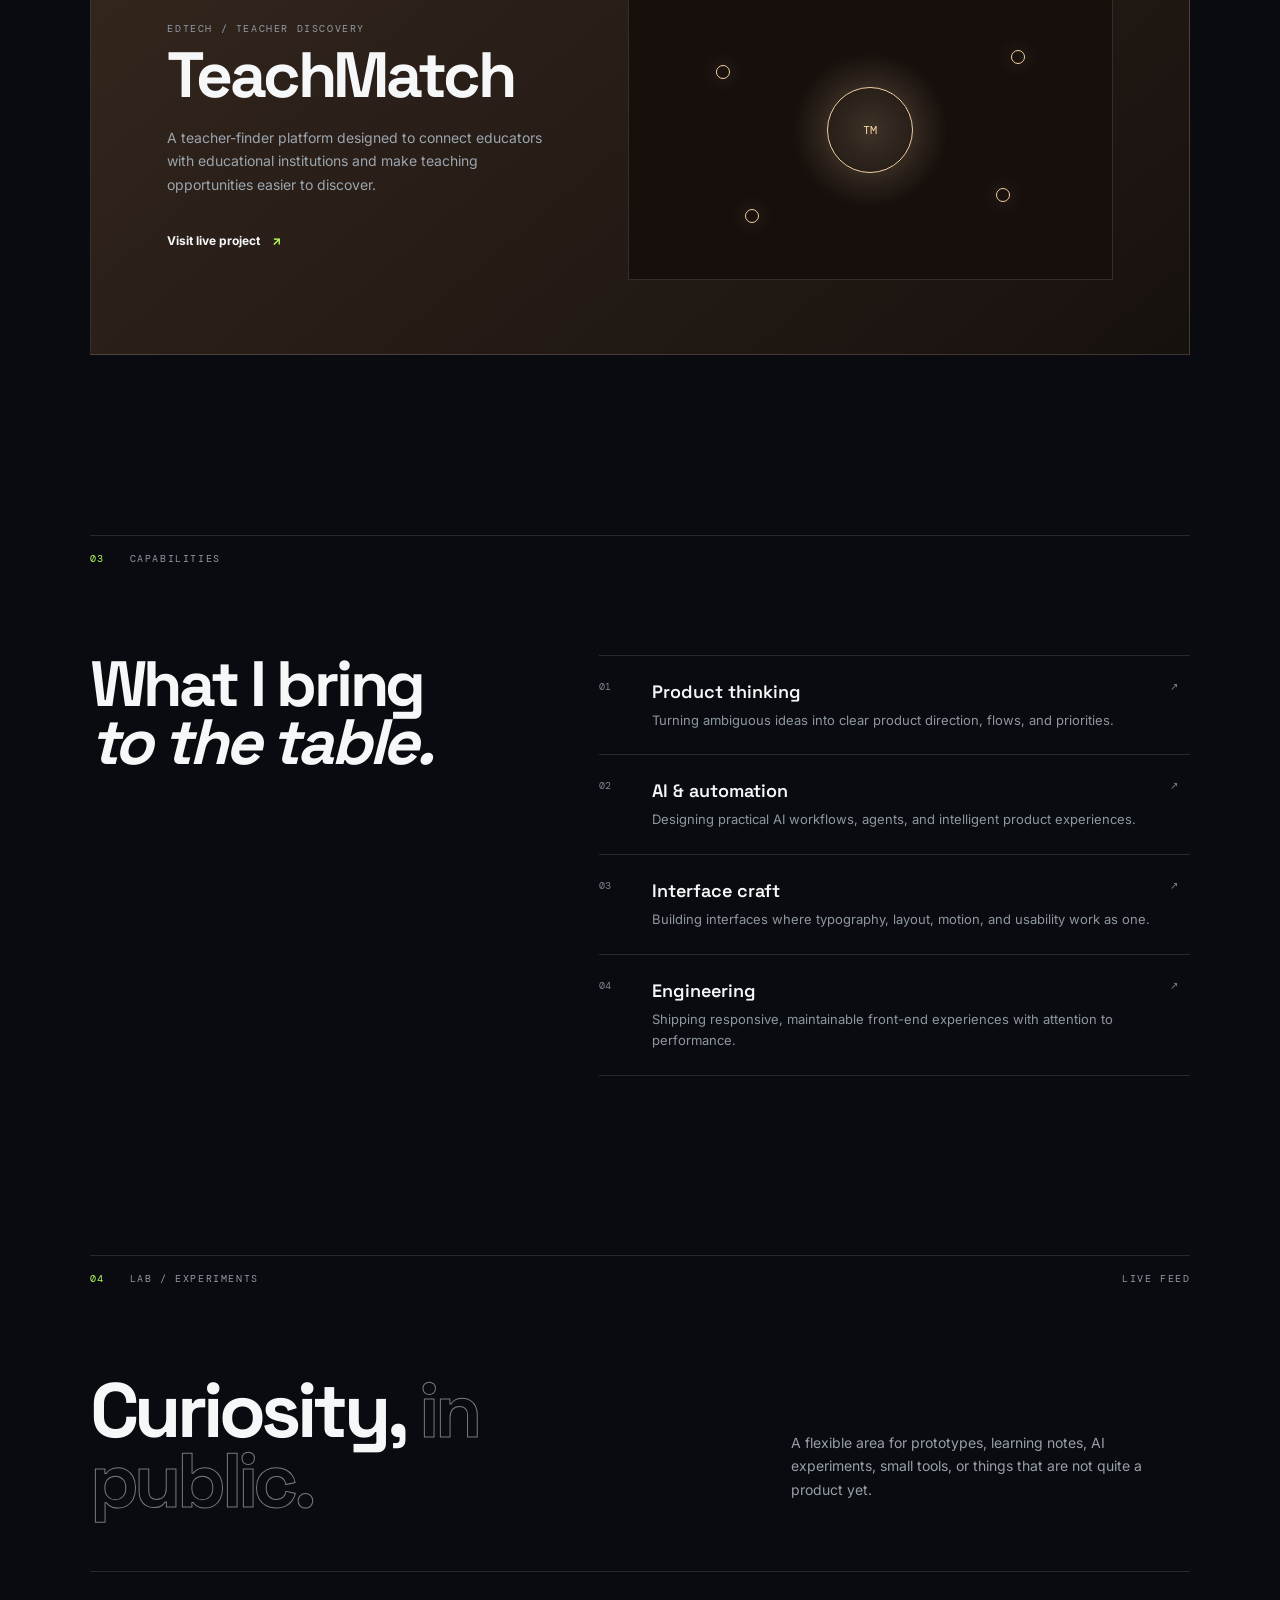
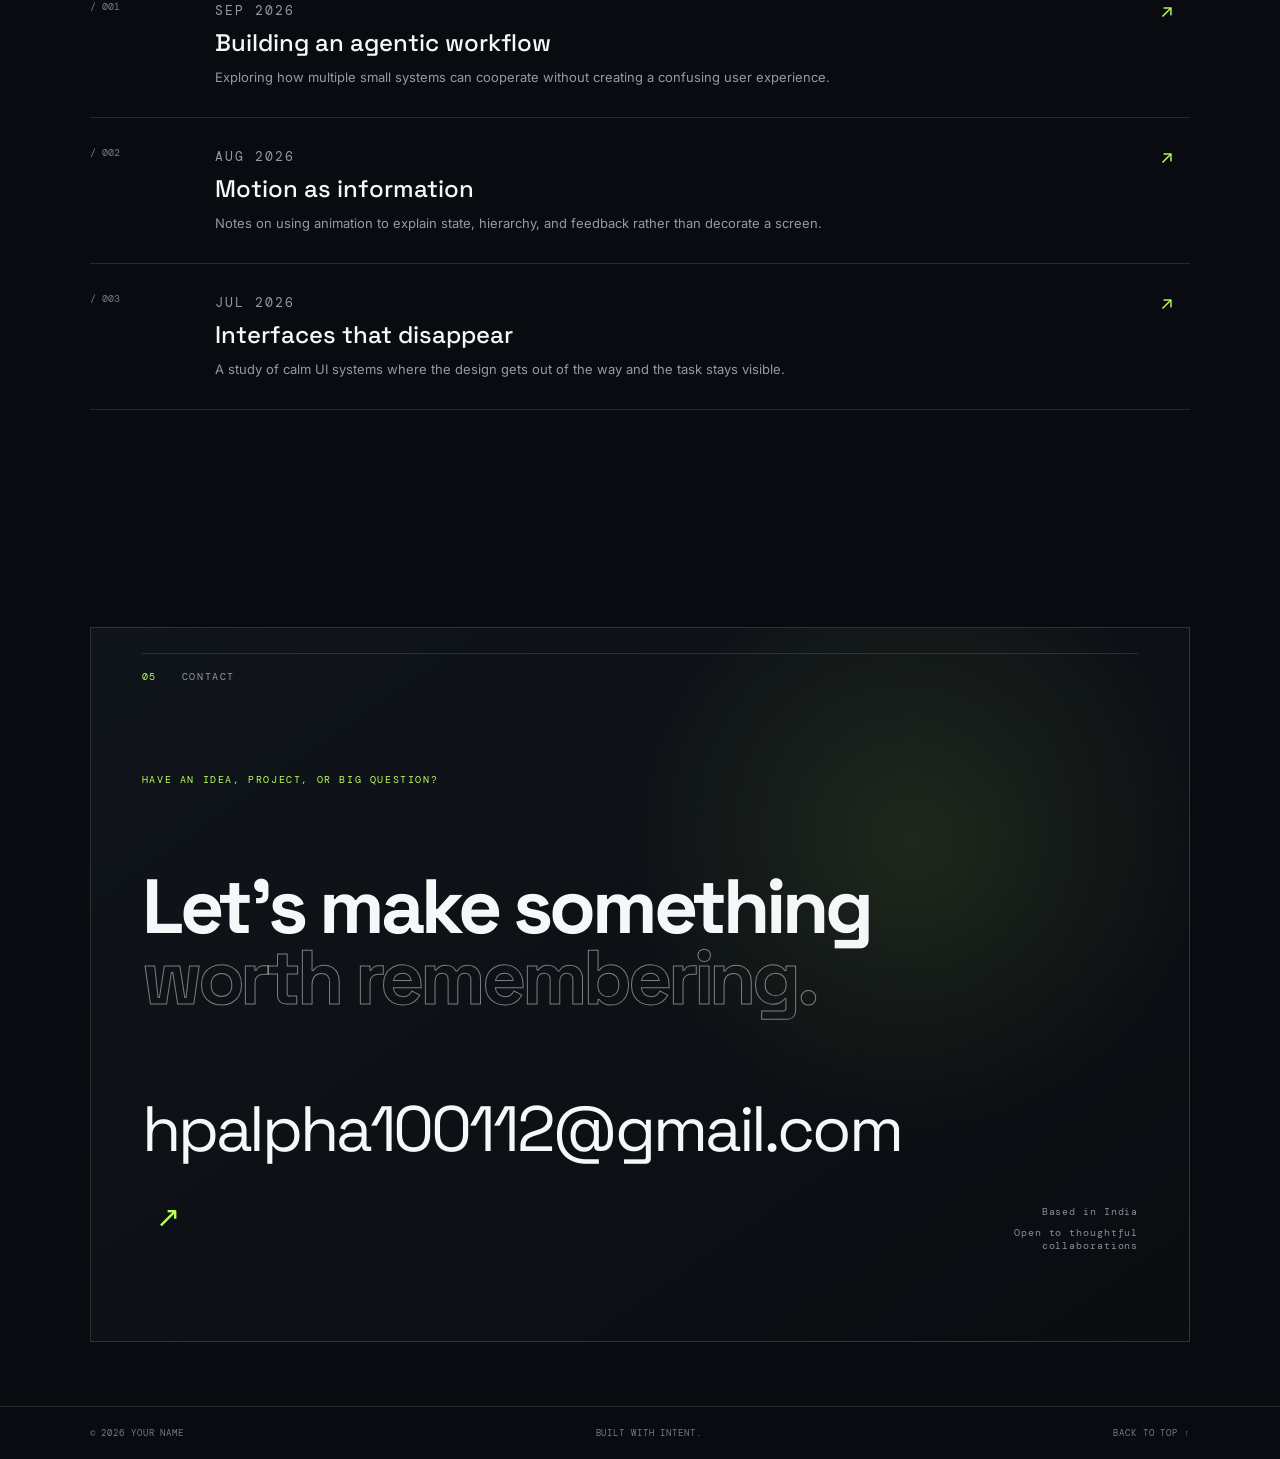
==== commit cac3336d: "Show borderless portrait in hero section" ====
--- a/index.html
+++ b/index.html
@@ -43,7 +43,7 @@
 
         <div class="hero-visual" data-reveal data-delay="120">
           <div class="portrait-frame tilt-card">
-            <img class="hero-portrait" src="assets/profile.png" alt="Portrait" />
+            <img class="hero-portrait" src="assets/profile.svg" alt="Rudra portrait against a black background with red RUDRA lettering" />
           </div>
           <div class="floating-chip chip-a">BUILD / 04</div>
           <div class="floating-chip chip-b">FOCUS / SYSTEMS</div>
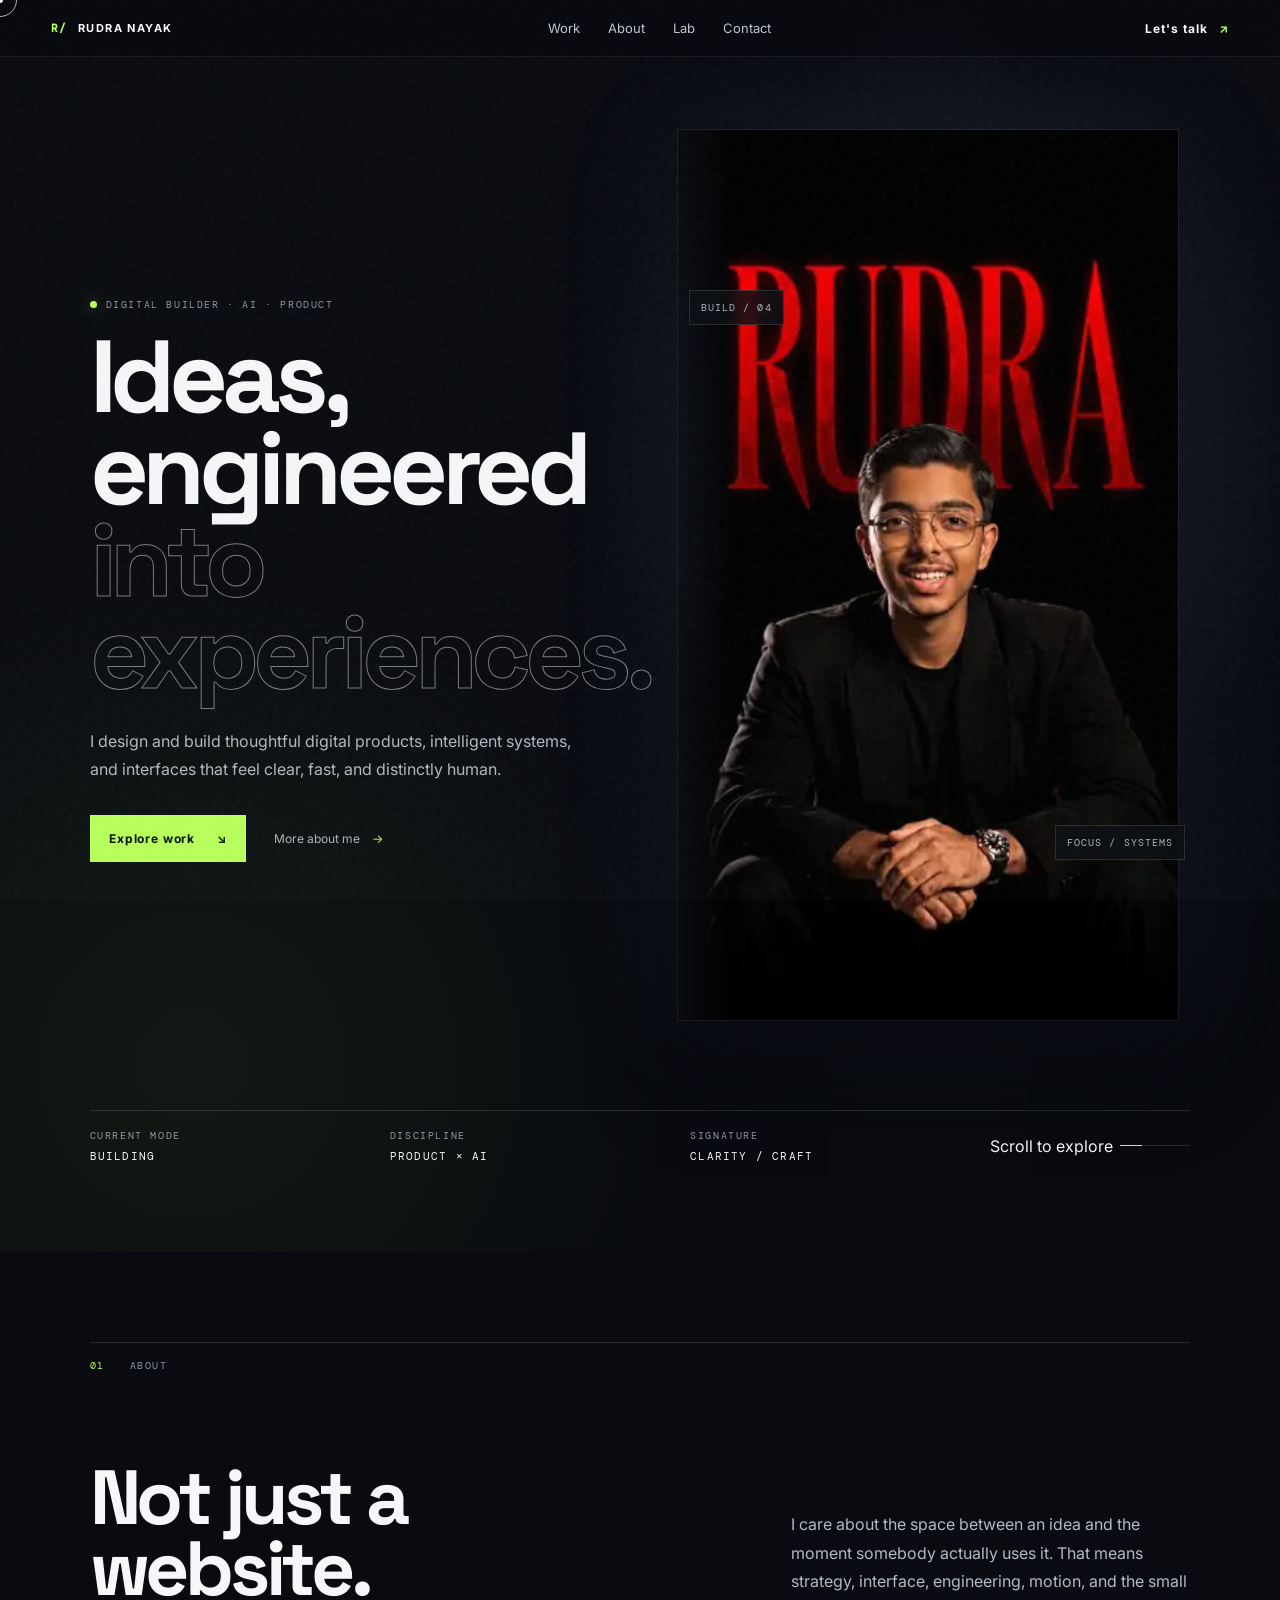
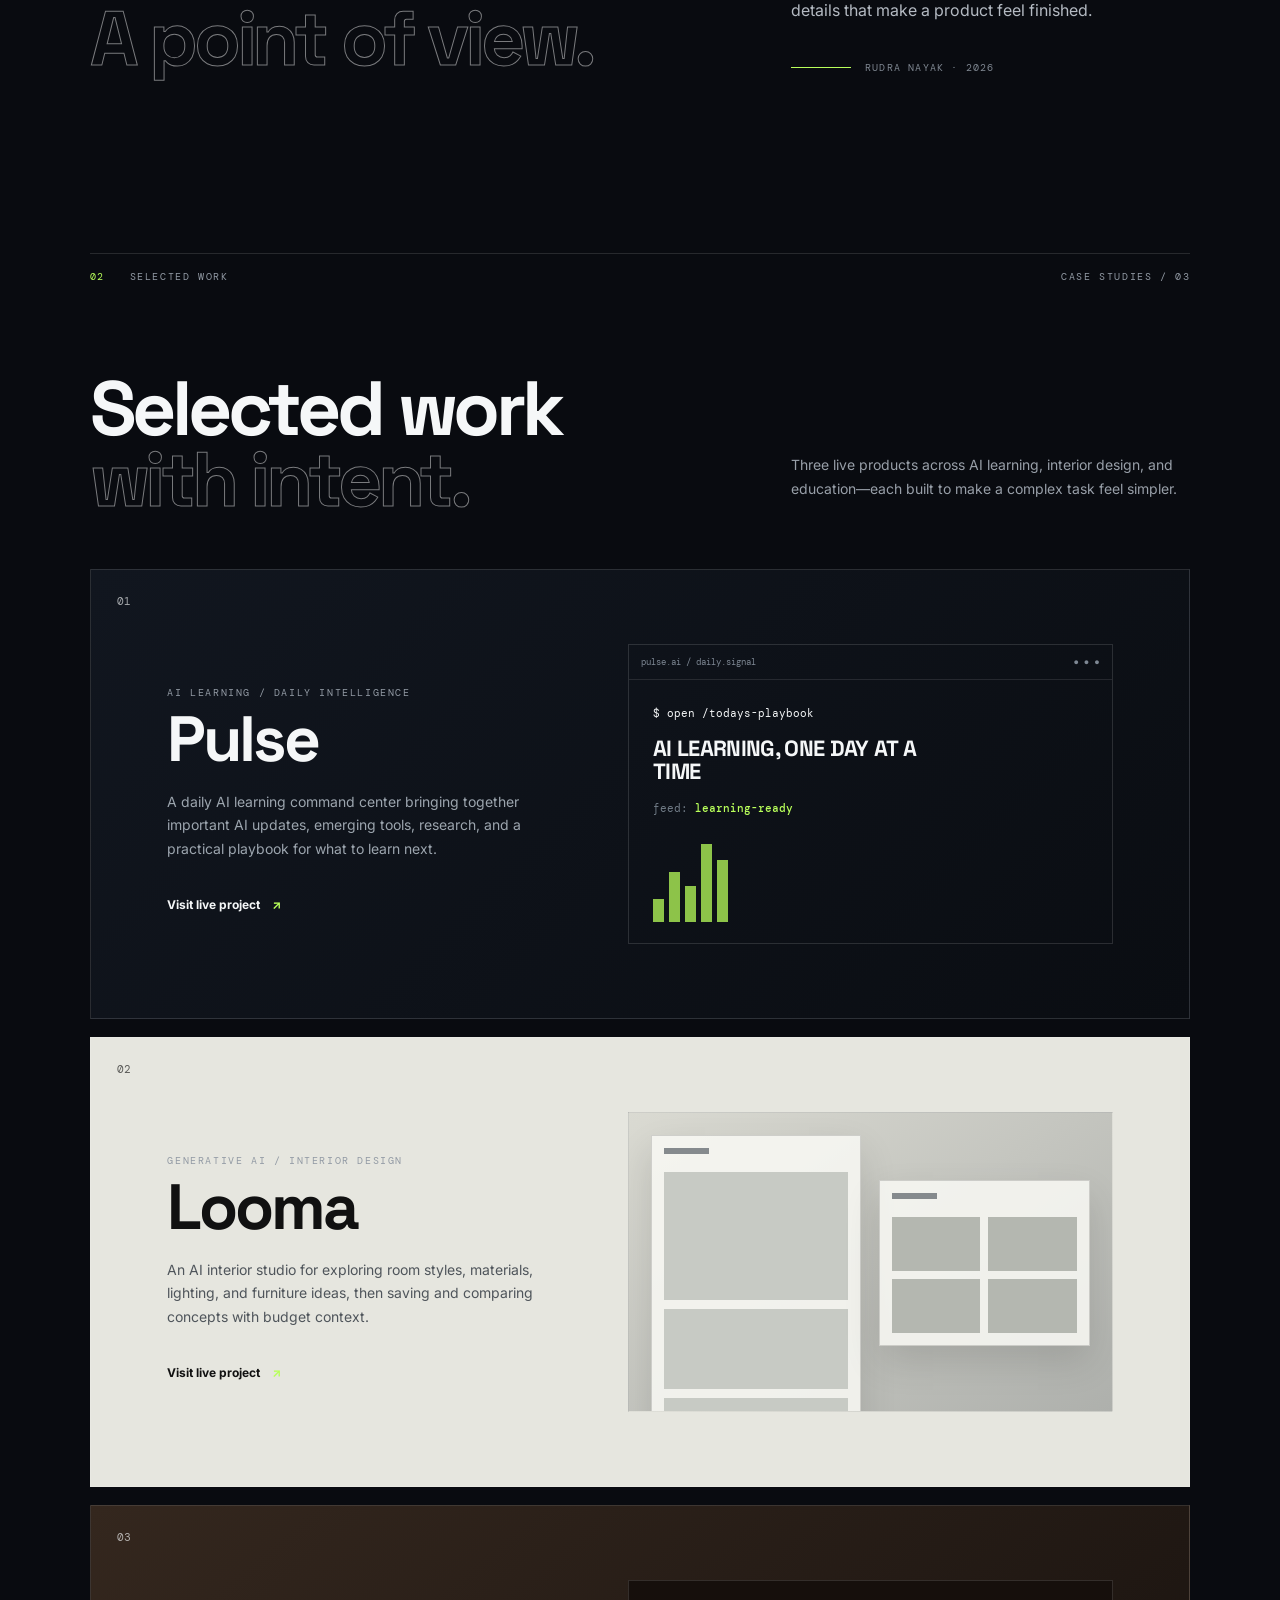
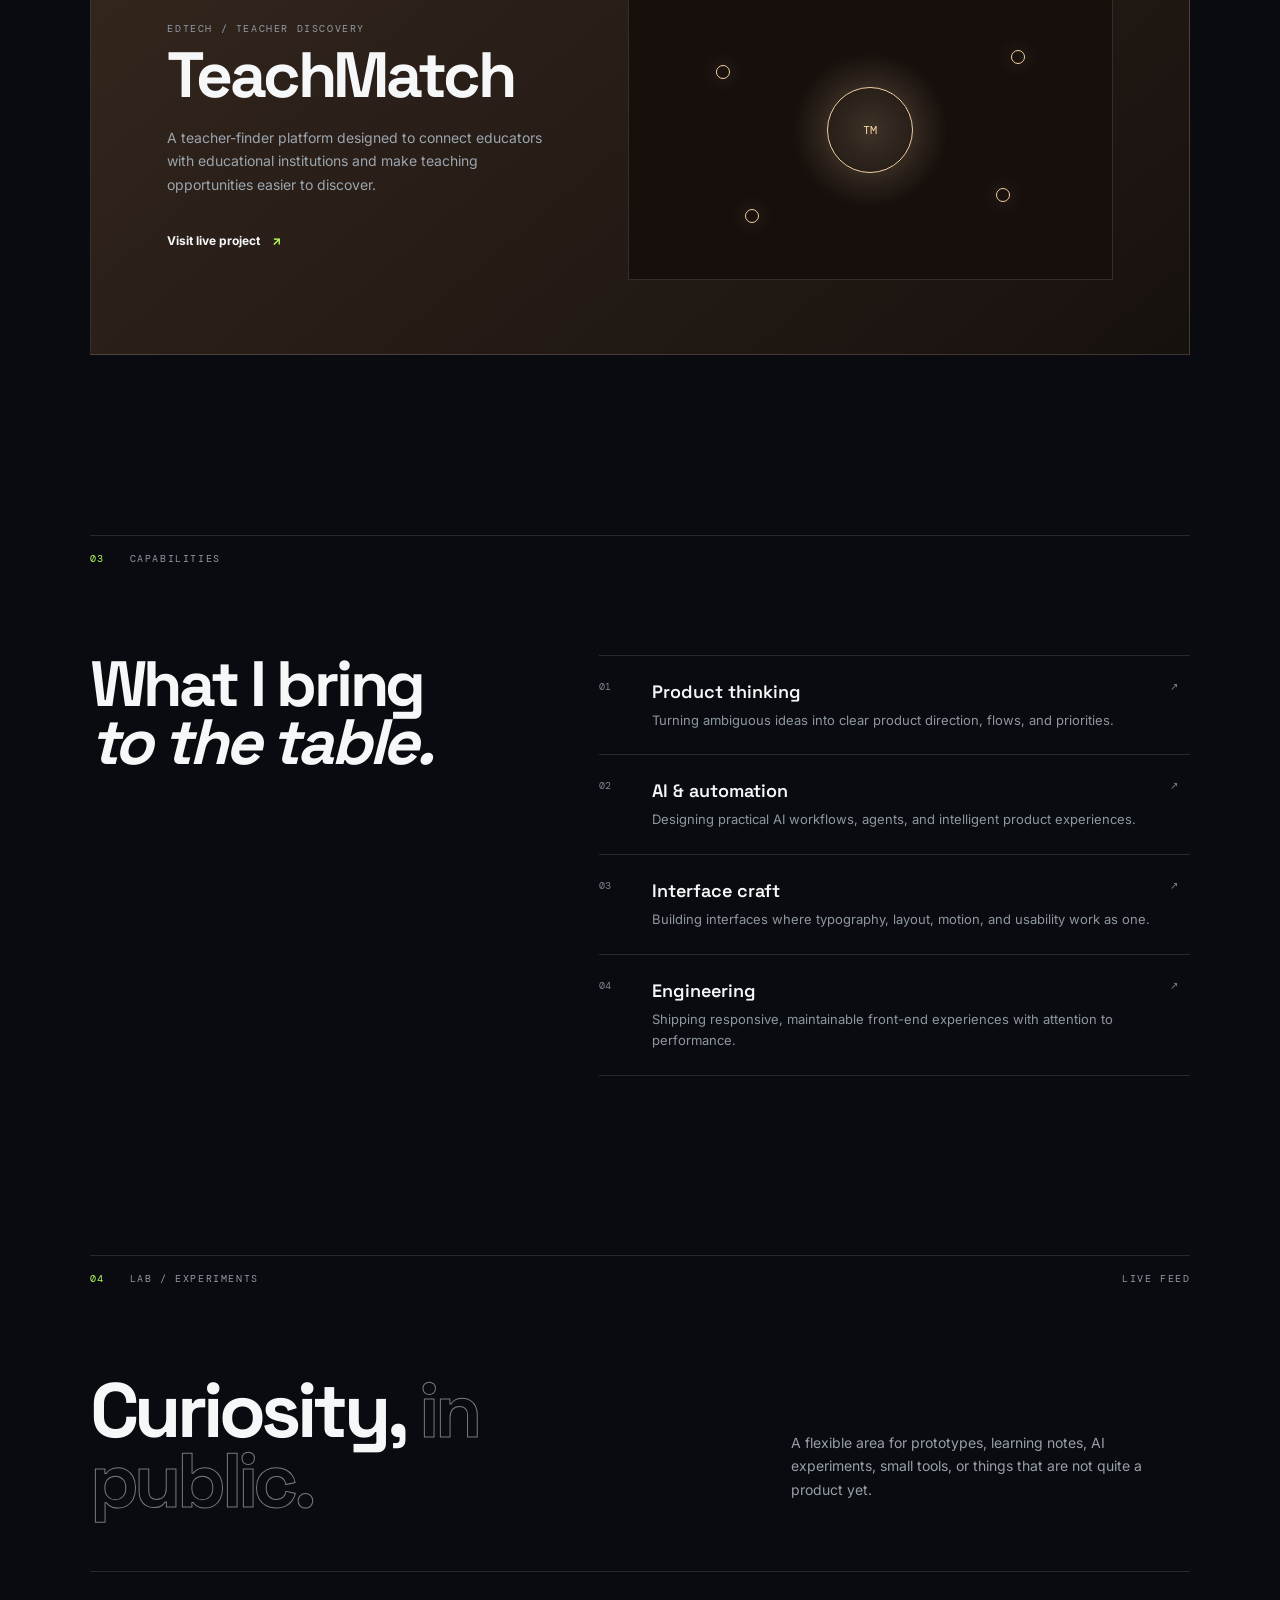
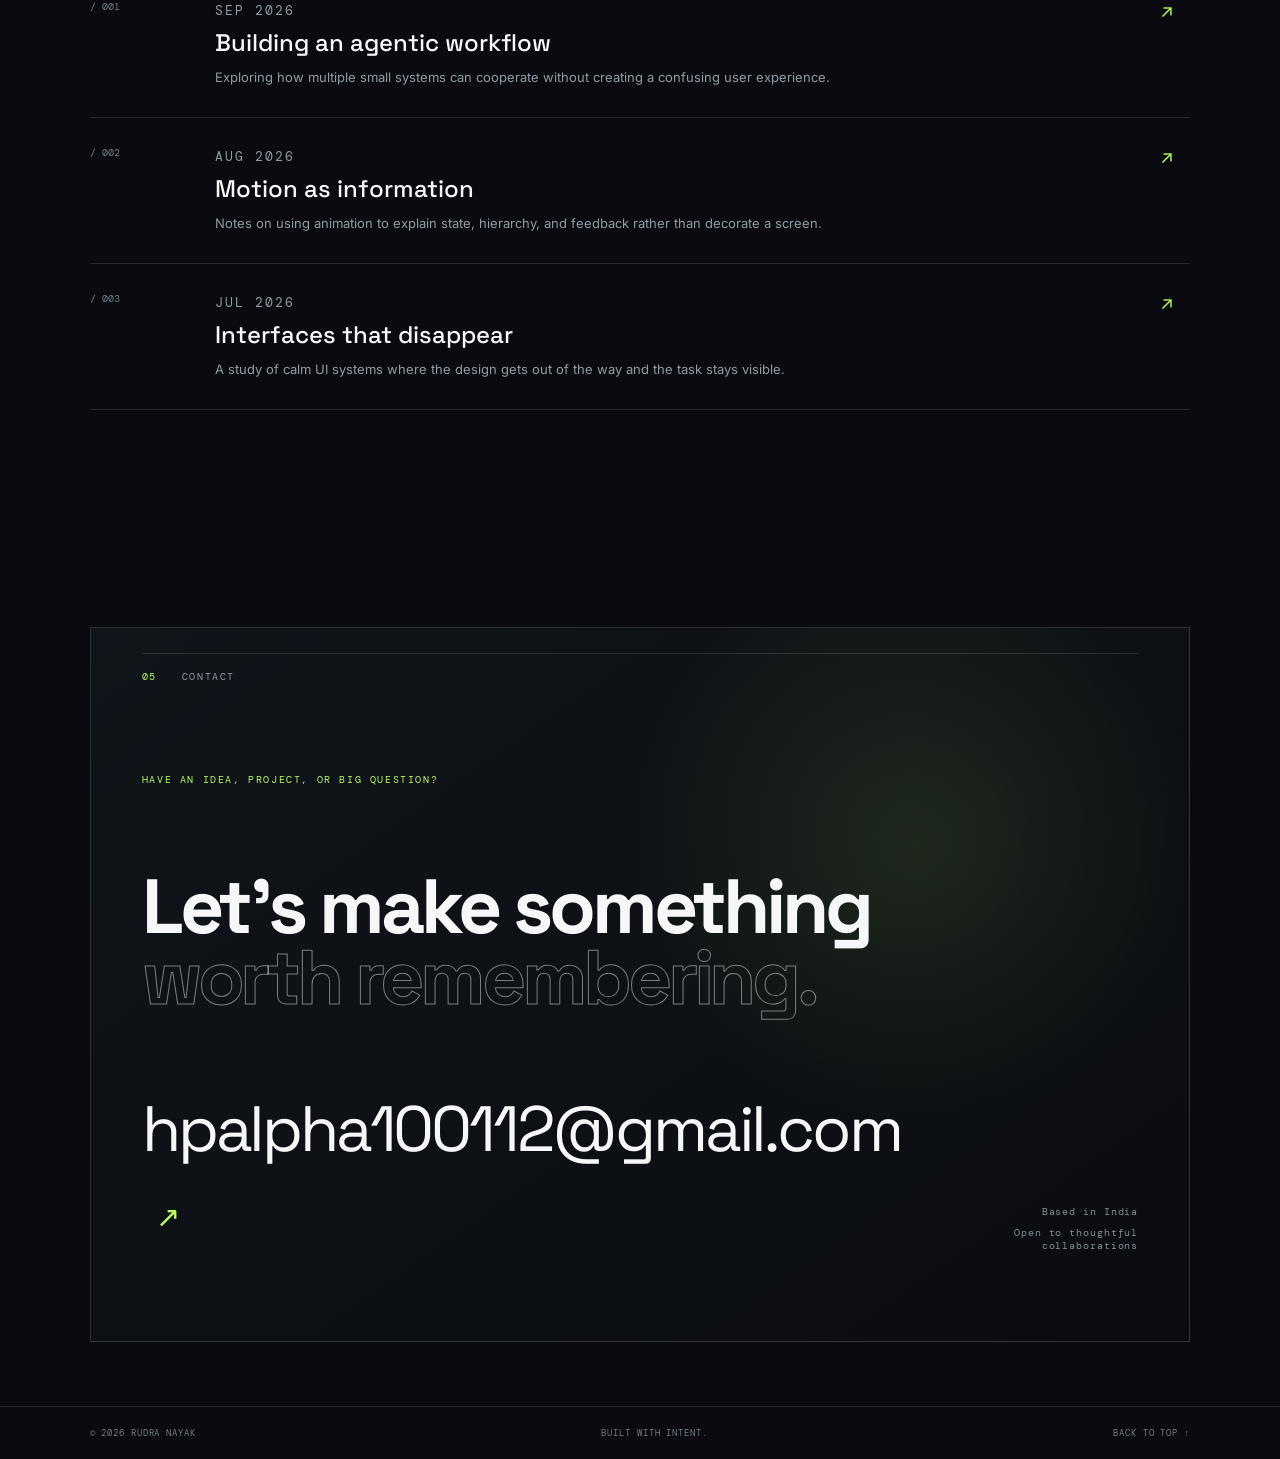
==== commit 0d41b590: "Replace placeholder name with Rudra Nayak" ====
--- a/index.html
+++ b/index.html
@@ -5,7 +5,7 @@
   <meta name="viewport" content="width=device-width, initial-scale=1" />
   <meta name="theme-color" content="#090b10" />
   <meta name="description" content="Professional personal portfolio — original dark technical visual system inspired by modern AI product sites." />
-  <title>Your Name — Systems, AI & Product</title>
+  <title>Rudra Nayak — Systems, AI & Product</title>
   <link rel="preconnect" href="https://fonts.googleapis.com" />
   <link rel="preconnect" href="https://fonts.gstatic.com" crossorigin />
   <link href="https://fonts.googleapis.com/css2?family=DM+Mono:wght@400;500&family=Inter:wght@400;500;600;700;800&family=Space+Grotesk:wght@400;500;600;700&display=swap" rel="stylesheet" />
@@ -17,7 +17,7 @@
   <div class="cursor-ring" aria-hidden="true"></div>
 
   <header class="site-header" data-reveal>
-    <a href="#top" class="brand magnetic" aria-label="Home"><span class="brand-mark">R/</span><span>YOUR NAME</span></a>
+    <a href="#top" class="brand magnetic" aria-label="Home"><span class="brand-mark">R/</span><span>RUDRA NAYAK</span></a>
     <nav class="desktop-nav" aria-label="Primary navigation">
       <a href="#work">Work</a>
       <a href="#about">About</a>
@@ -64,7 +64,7 @@
         <h2 data-reveal>Not just a website.<br><span>A point of view.</span></h2>
         <div class="manifesto-copy" data-reveal data-delay="100">
           <p>I care about the space between an idea and the moment somebody actually uses it. That means strategy, interface, engineering, motion, and the small details that make a product feel finished.</p>
-          <div class="signature-line"><span></span><small>YOUR NAME · 2026</small></div>
+          <div class="signature-line"><span></span><small>RUDRA NAYAK · 2026</small></div>
         </div>
       </div>
     </section>
@@ -137,7 +137,7 @@
   </main>
 
   <footer class="site-footer">
-    <span>© 2026 YOUR NAME</span><span>BUILT WITH INTENT.</span><span><a href="#top">BACK TO TOP ↑</a></span>
+    <span>© 2026 RUDRA NAYAK</span><span>BUILT WITH INTENT.</span><span><a href="#top">BACK TO TOP ↑</a></span>
   </footer>
 
   <div class="mobile-menu" aria-hidden="true"><a href="#work">Work</a><a href="#about">About</a><a href="#lab">Lab</a><a href="#contact">Contact</a></div>
